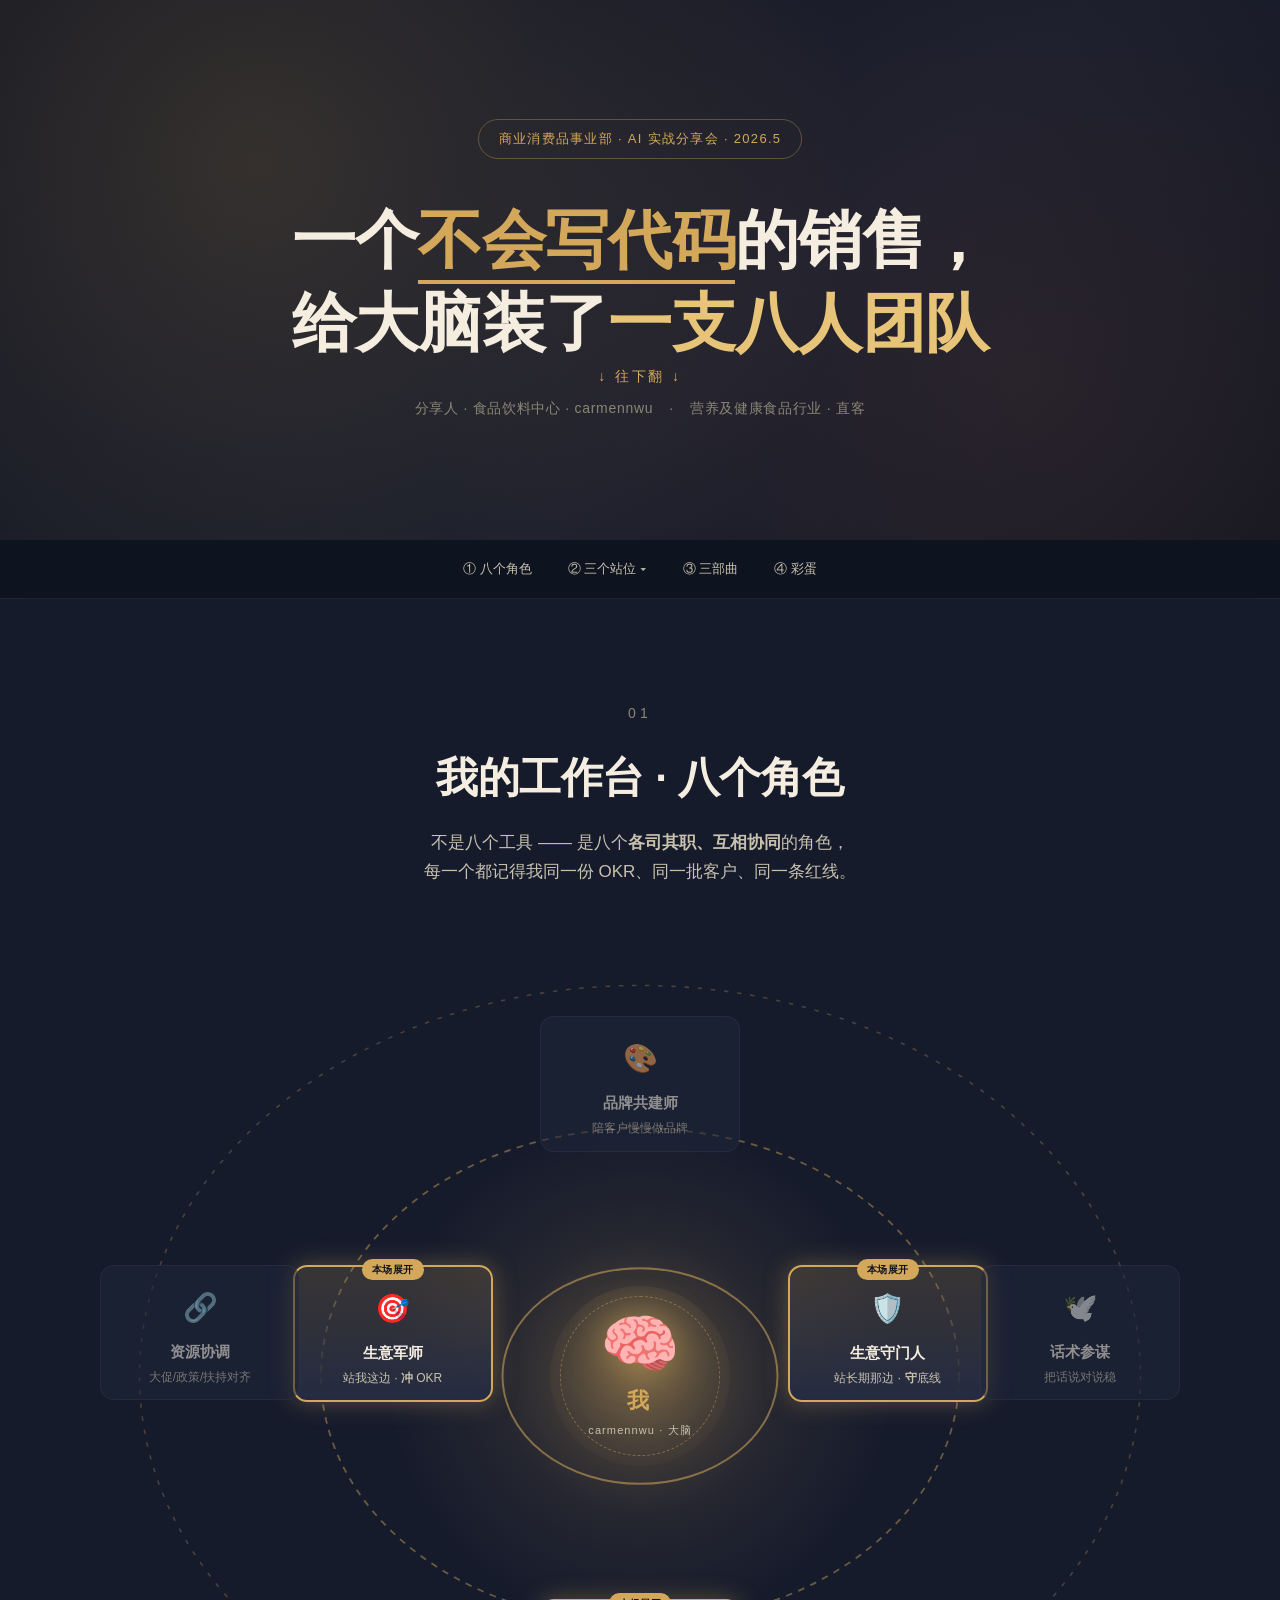
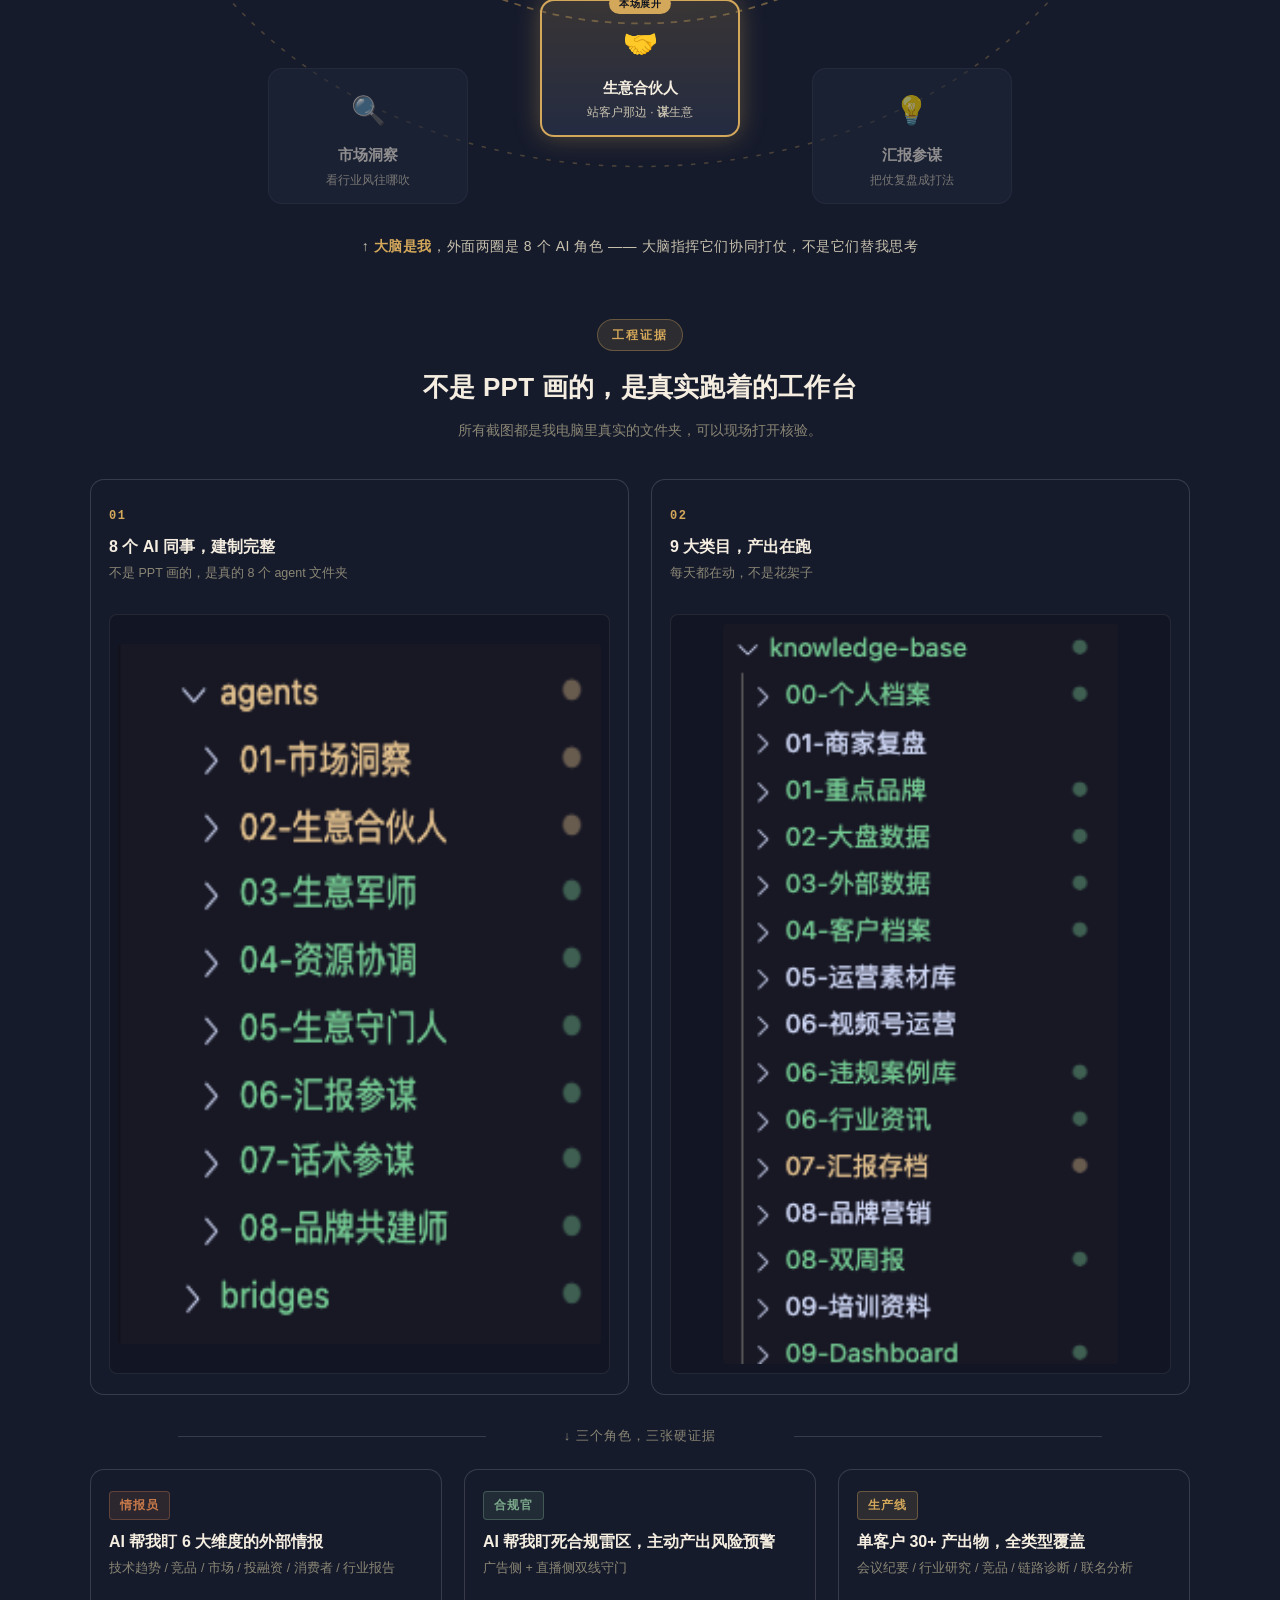
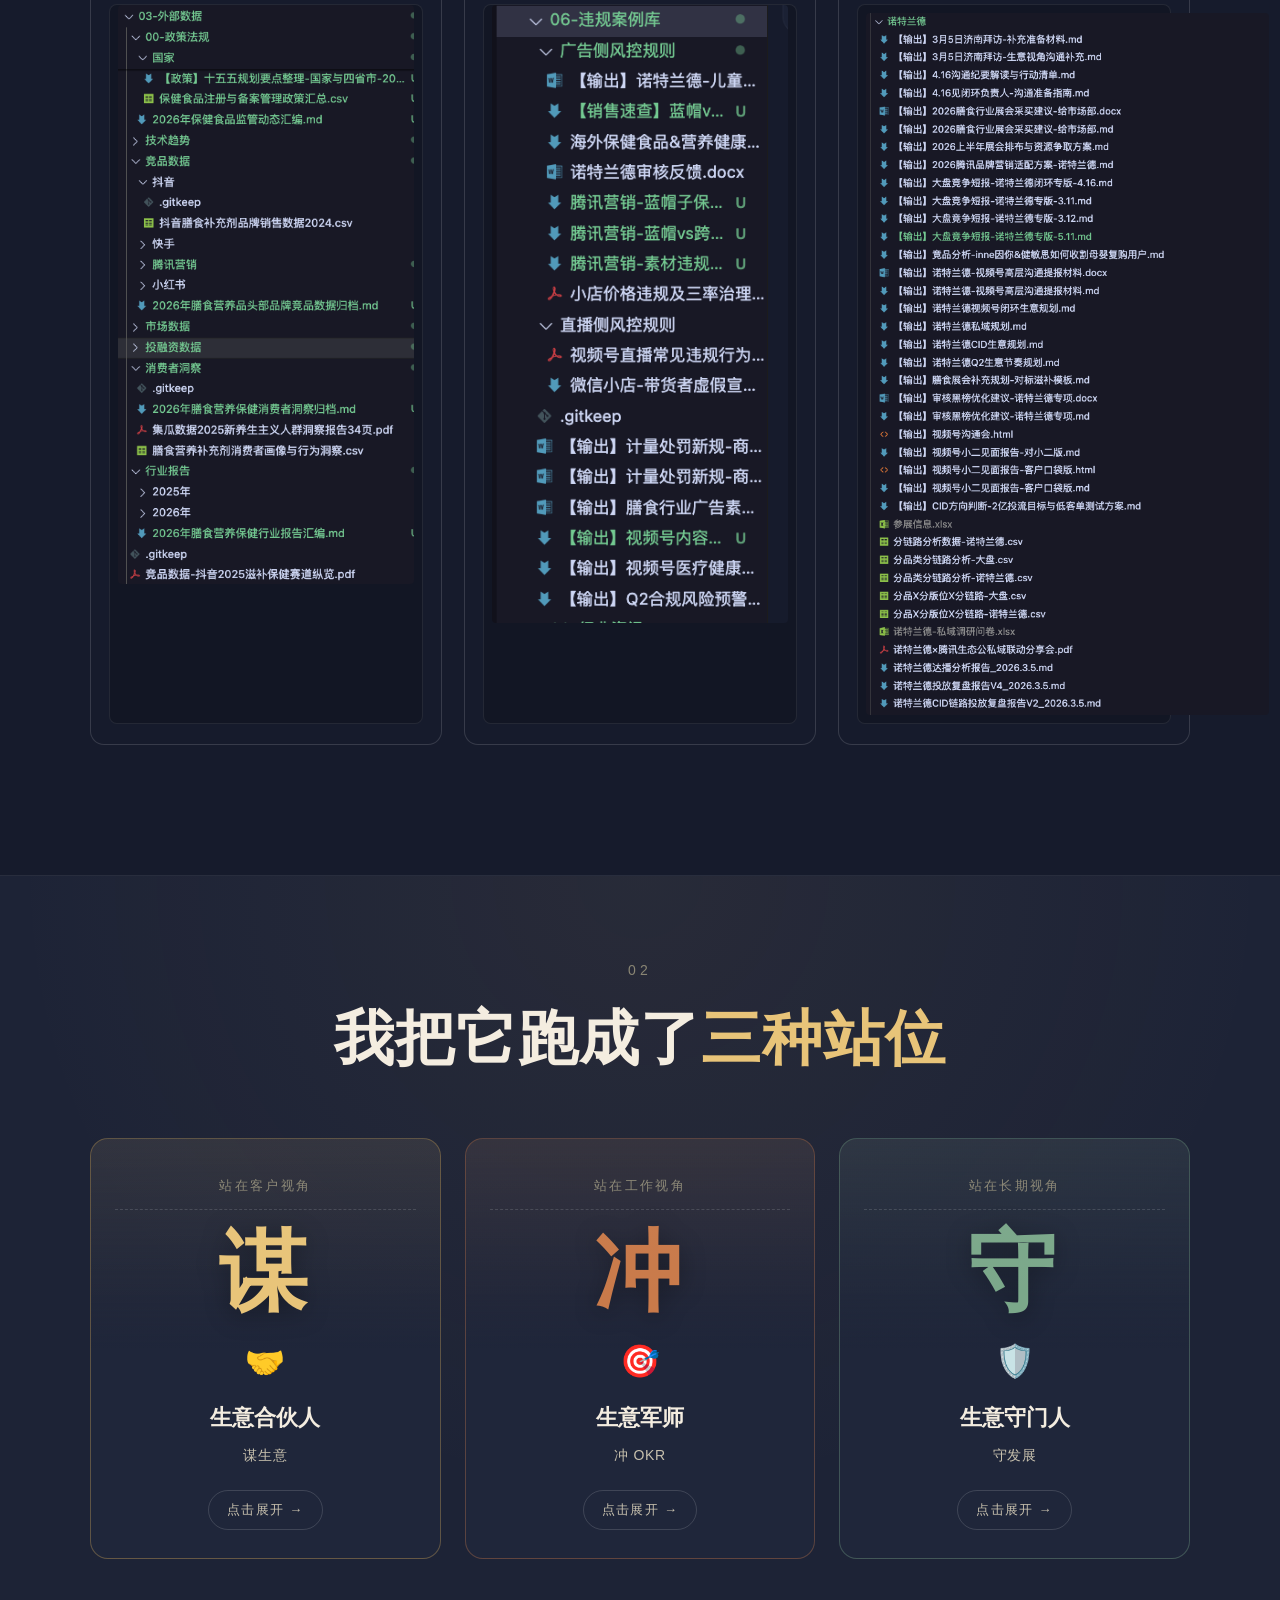
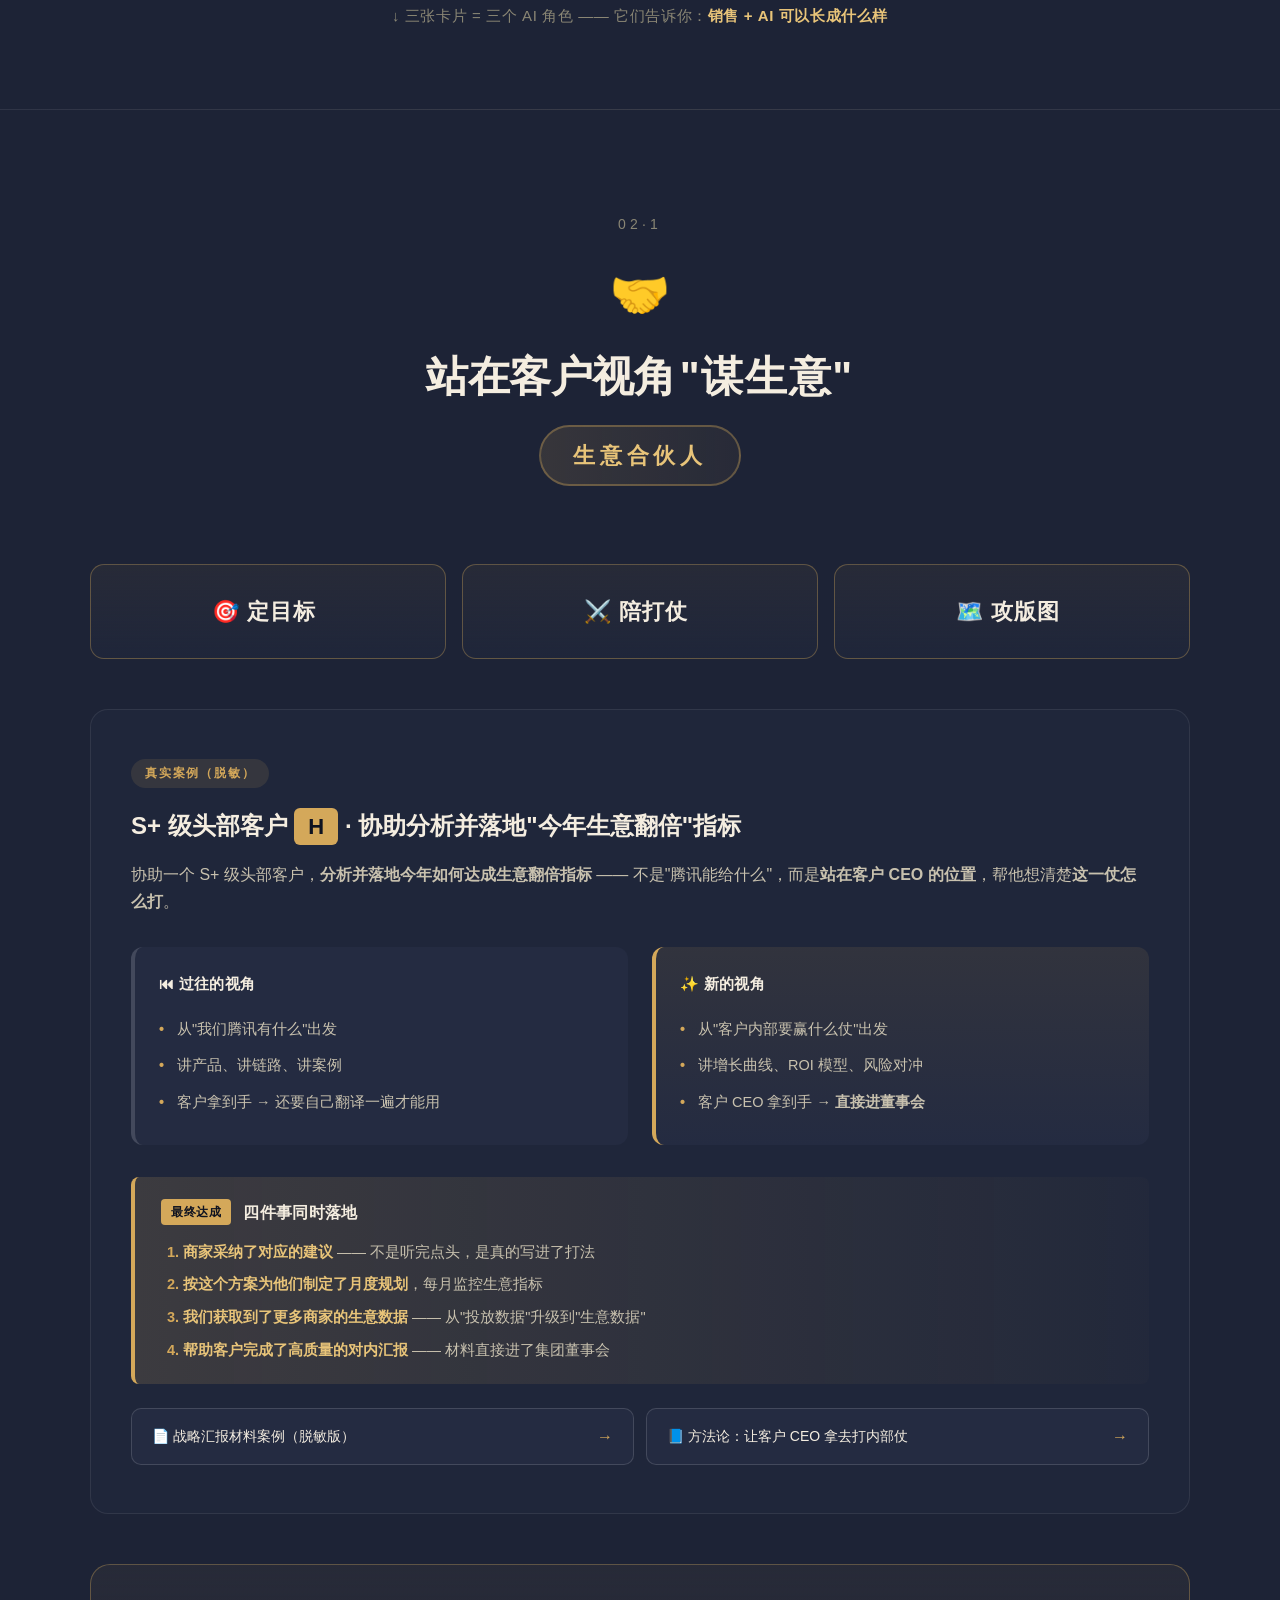
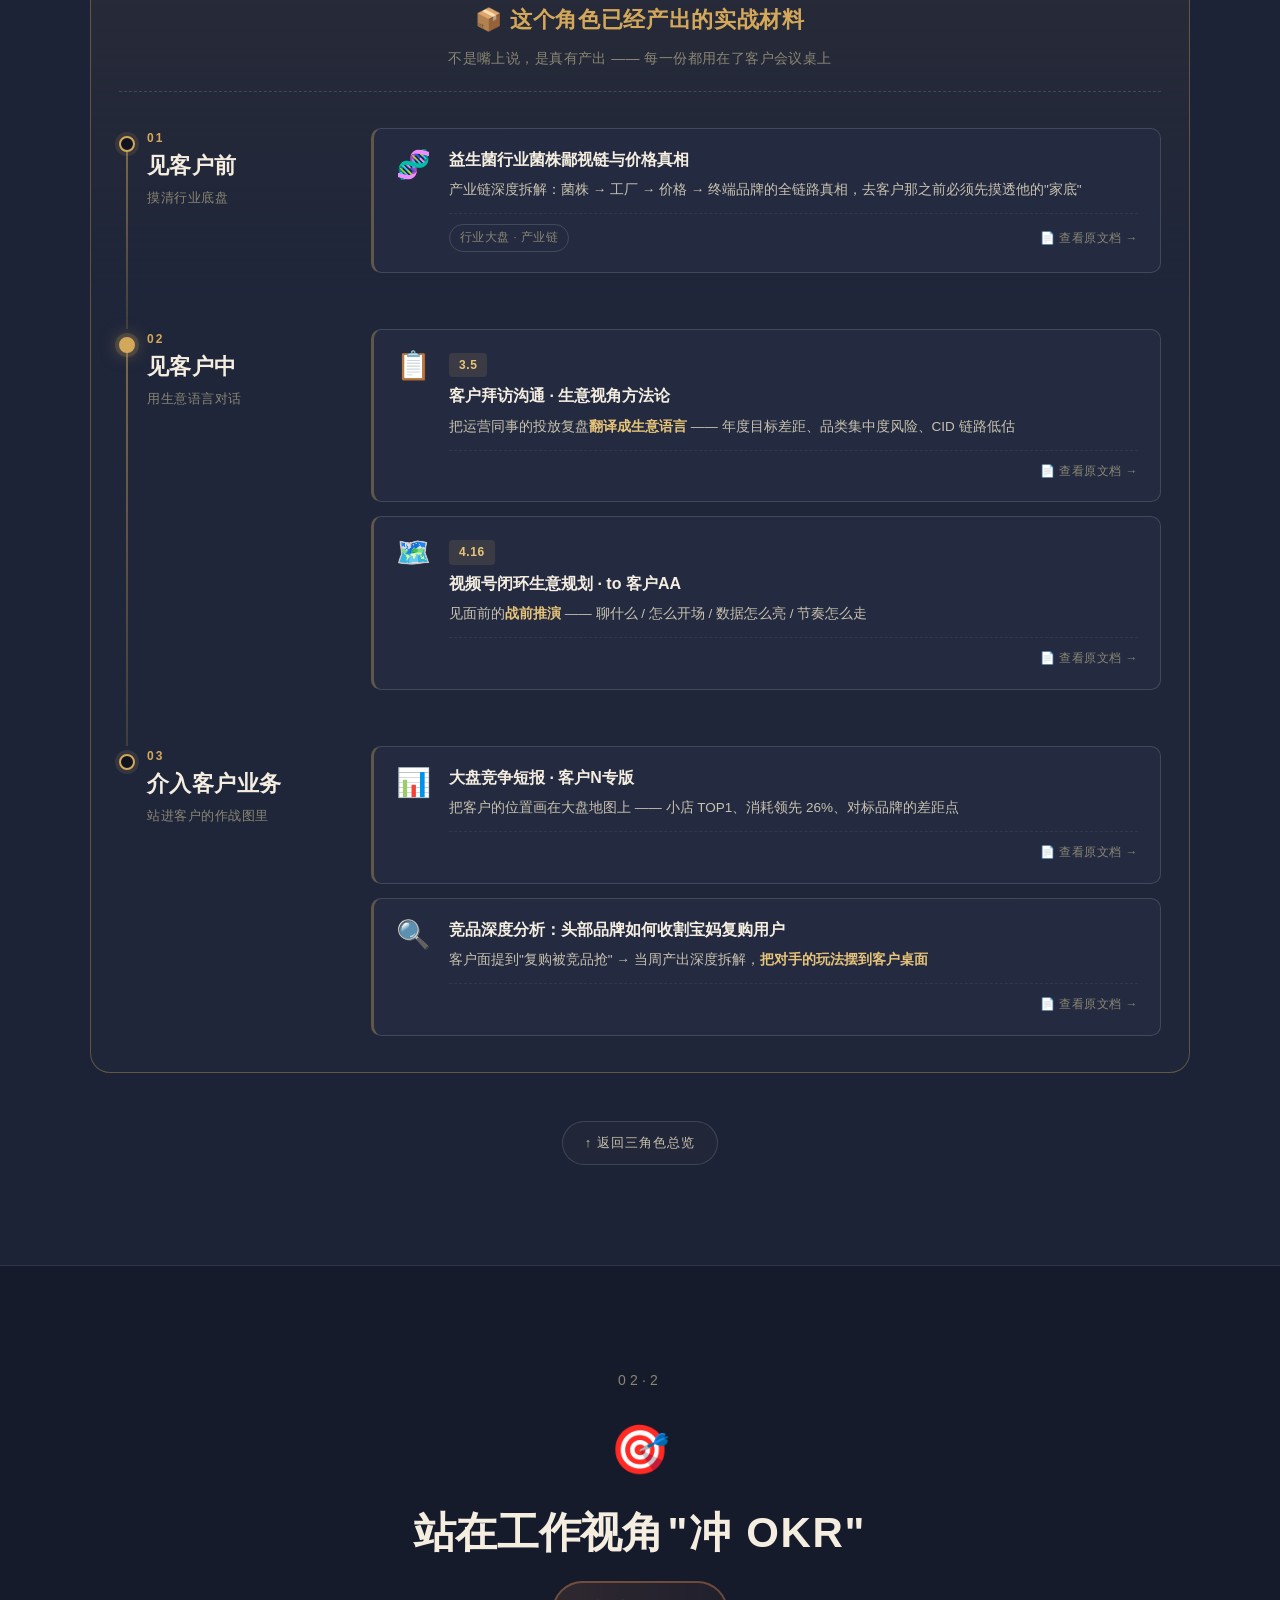
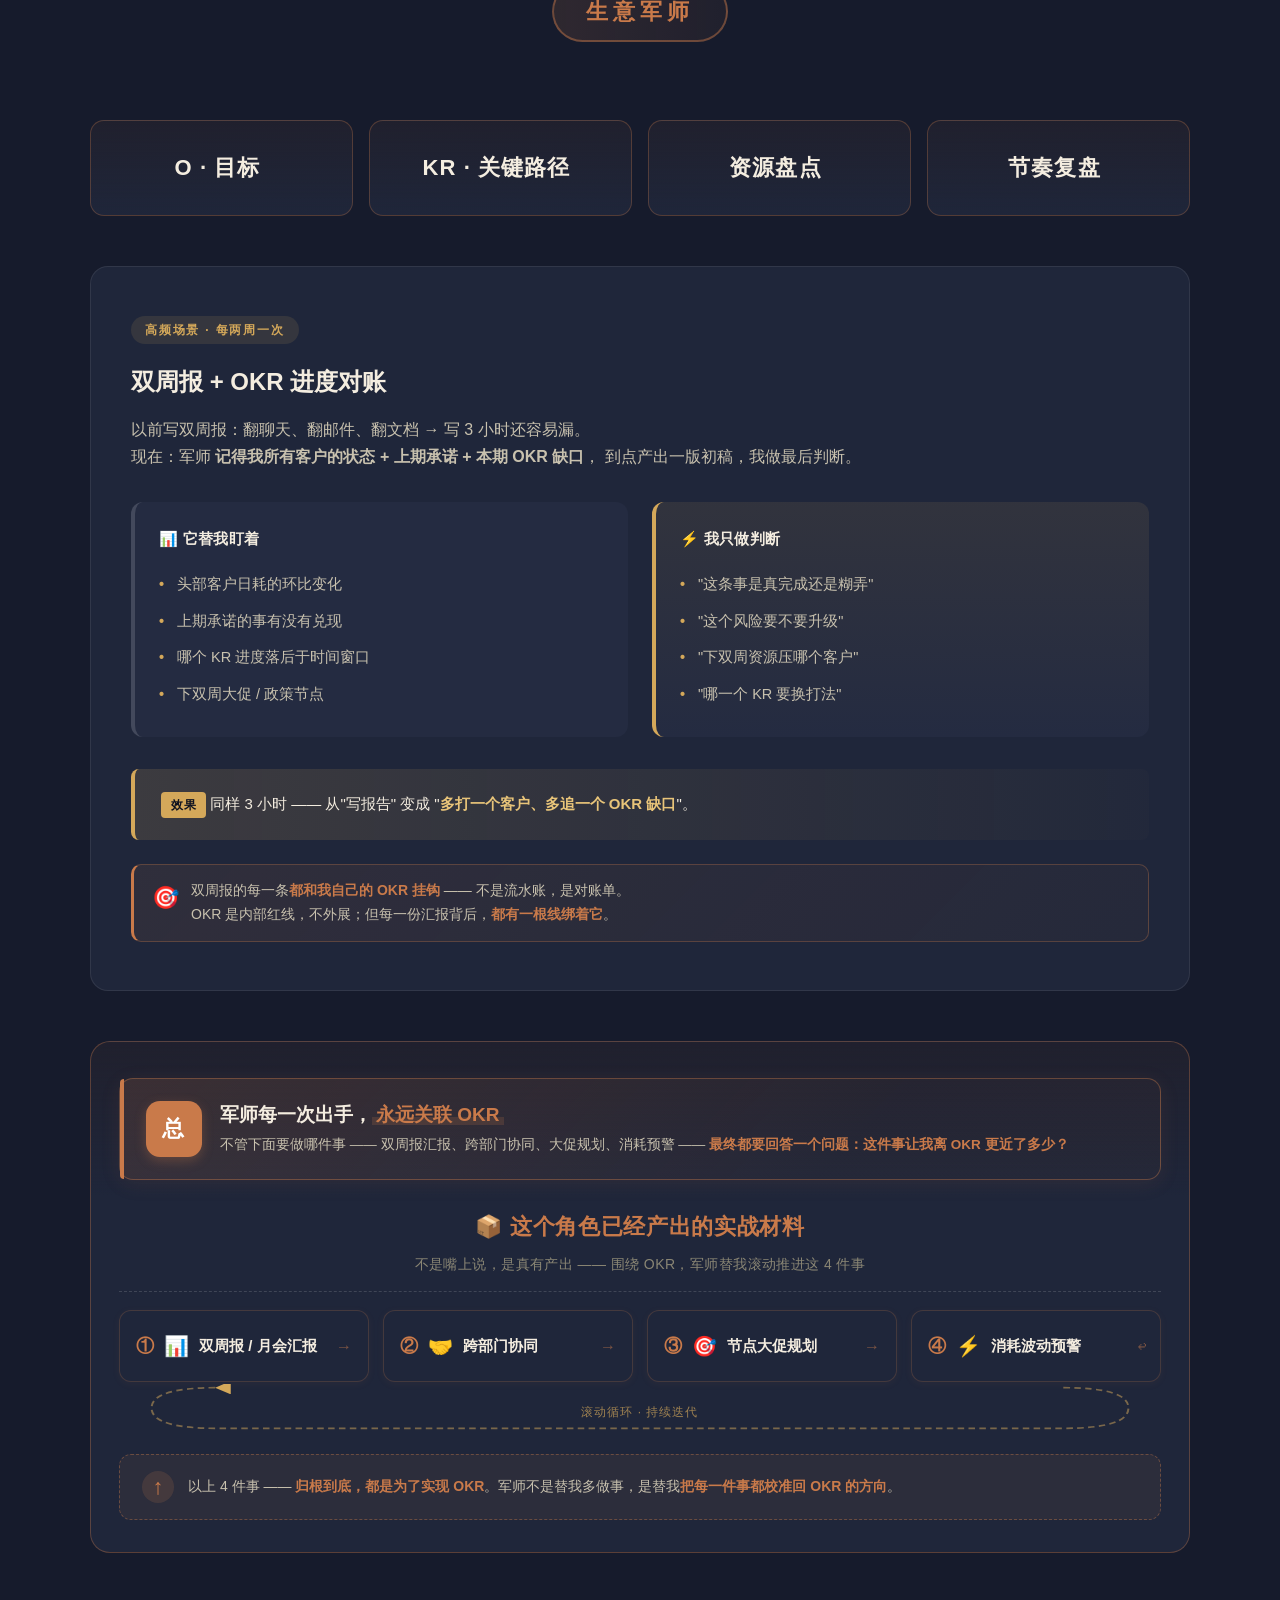
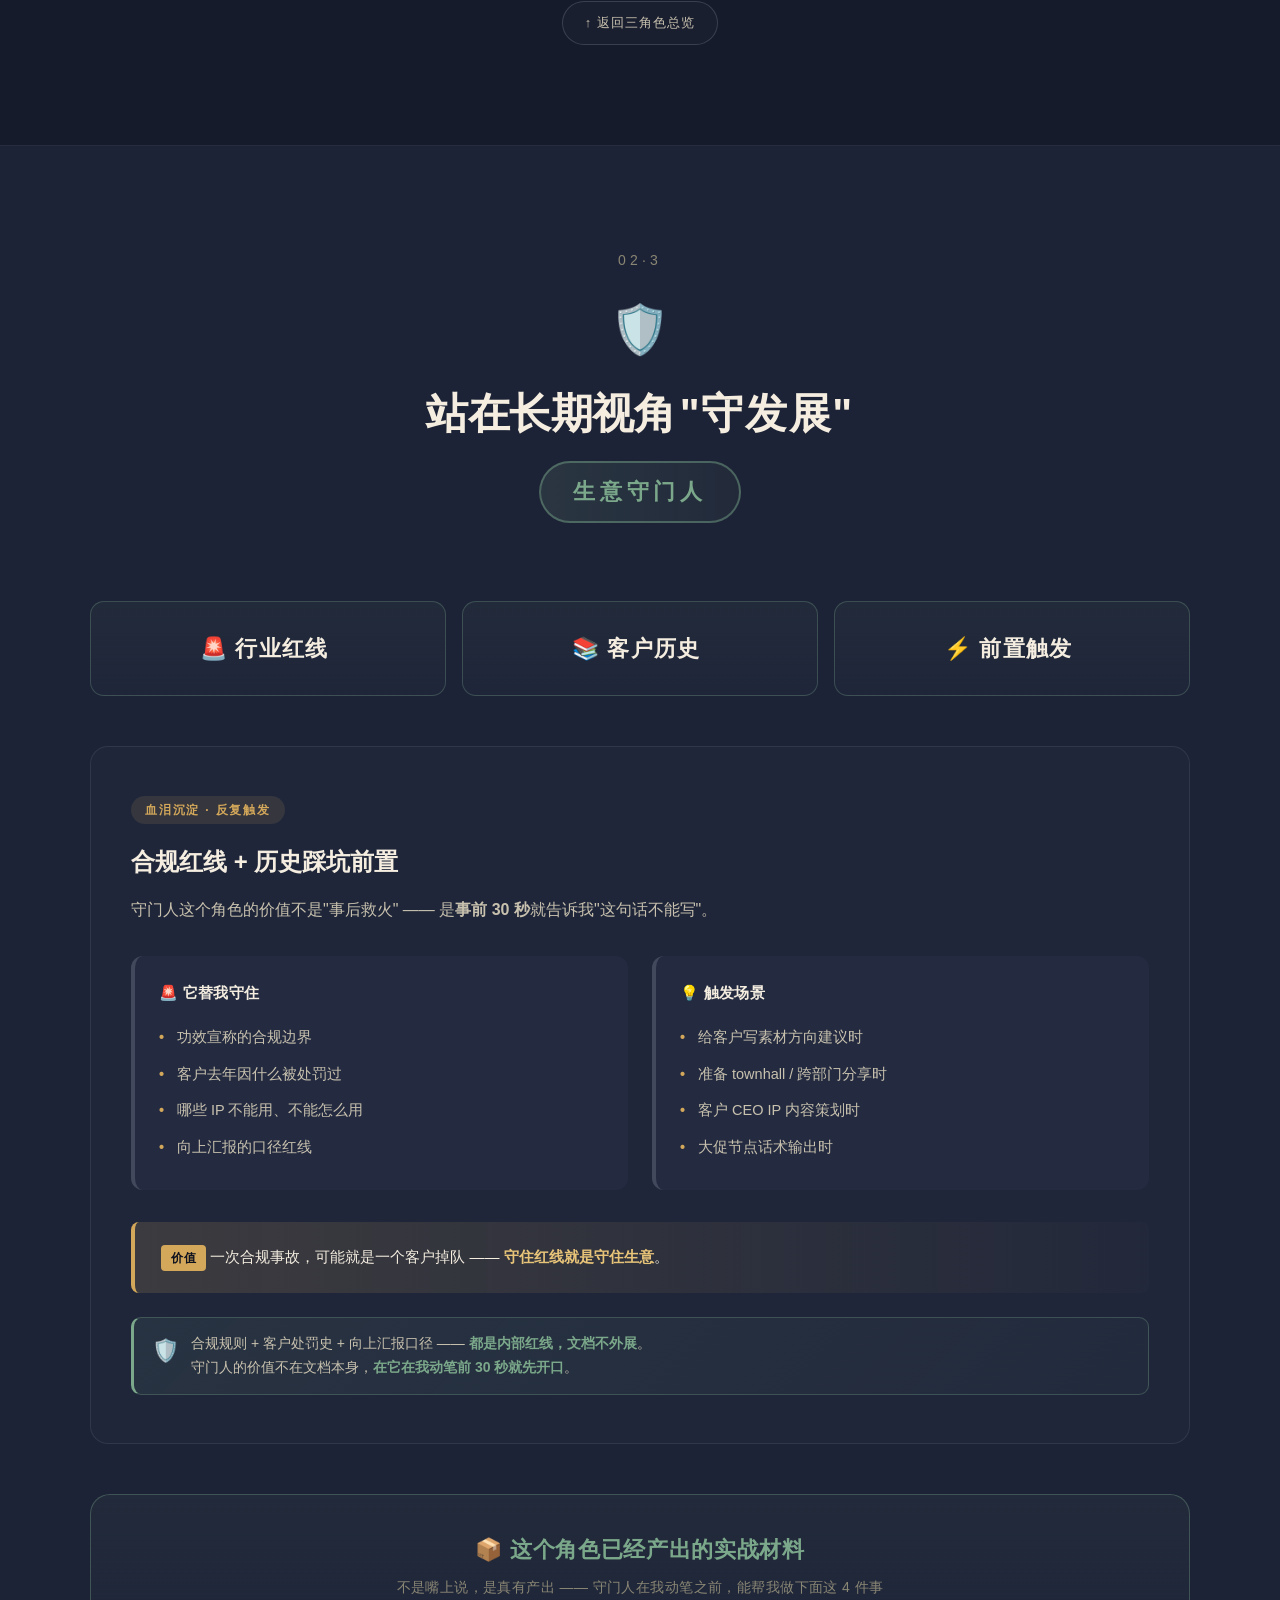
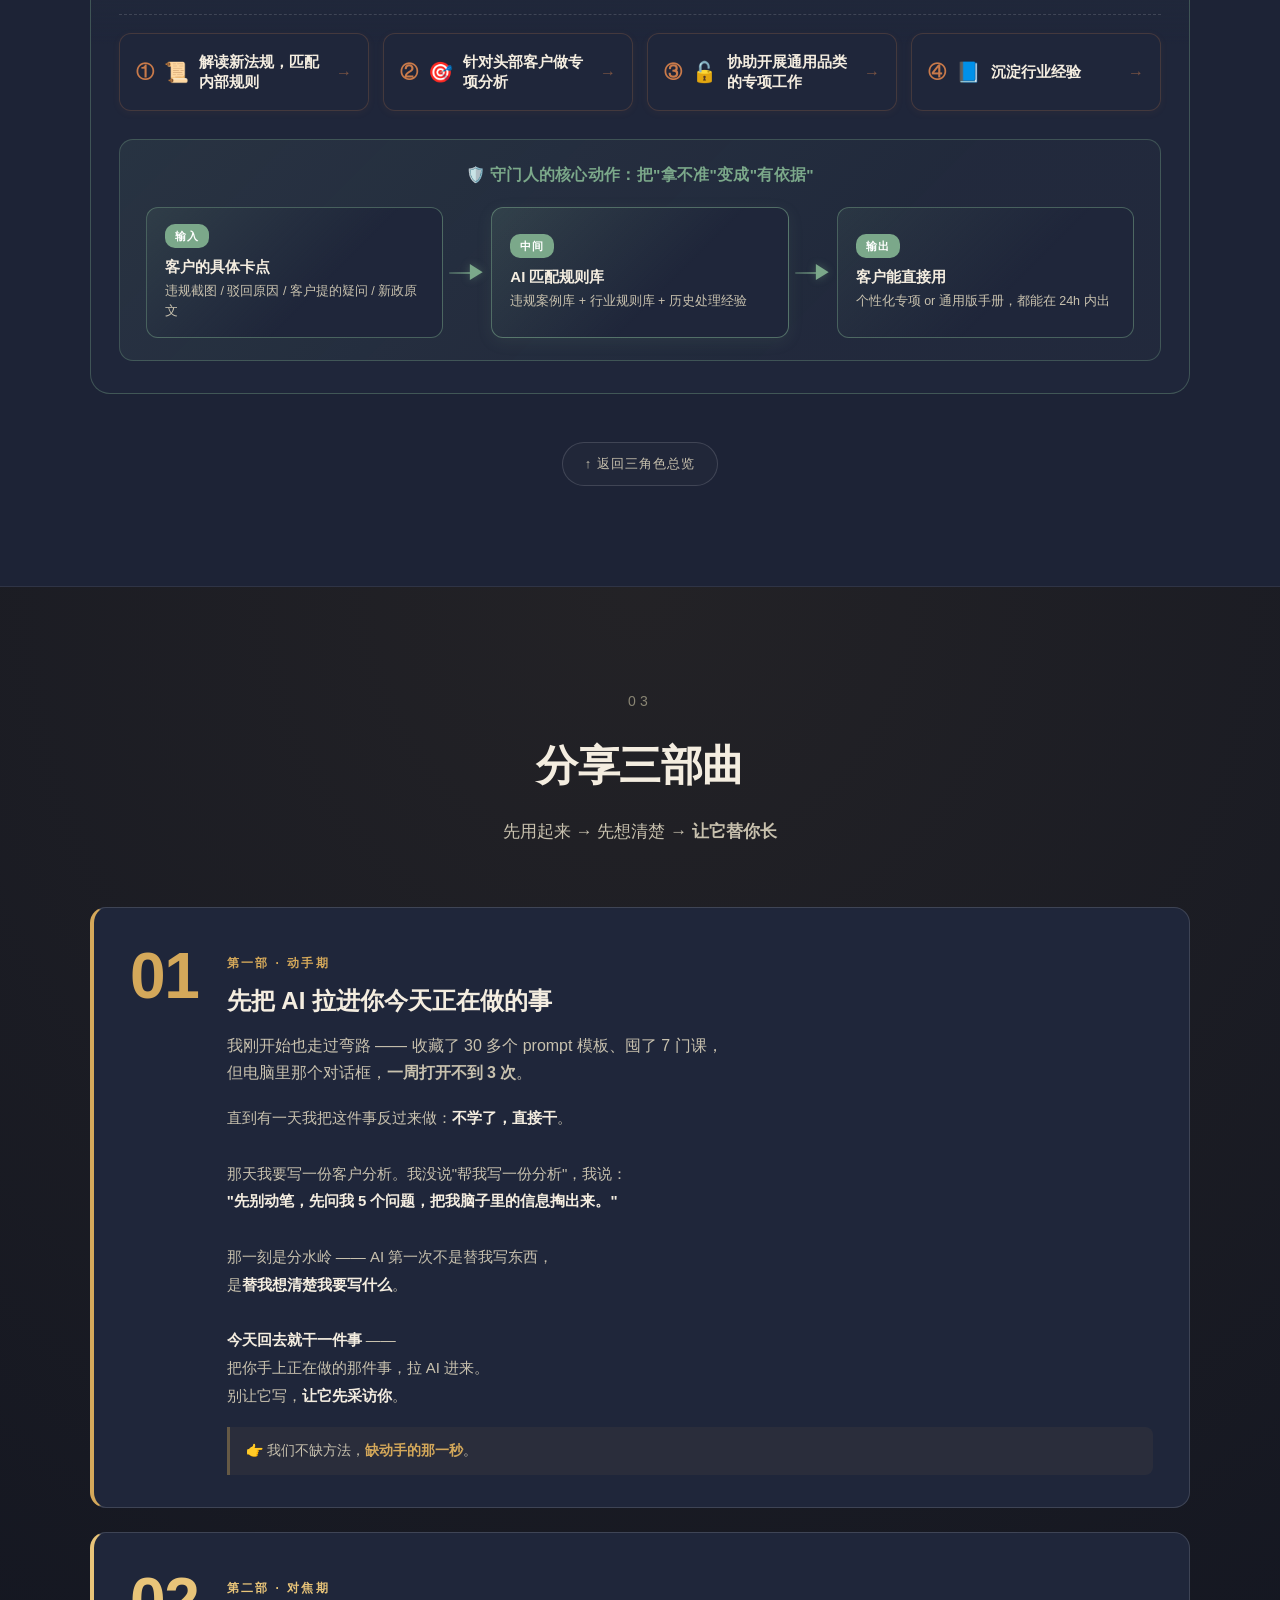
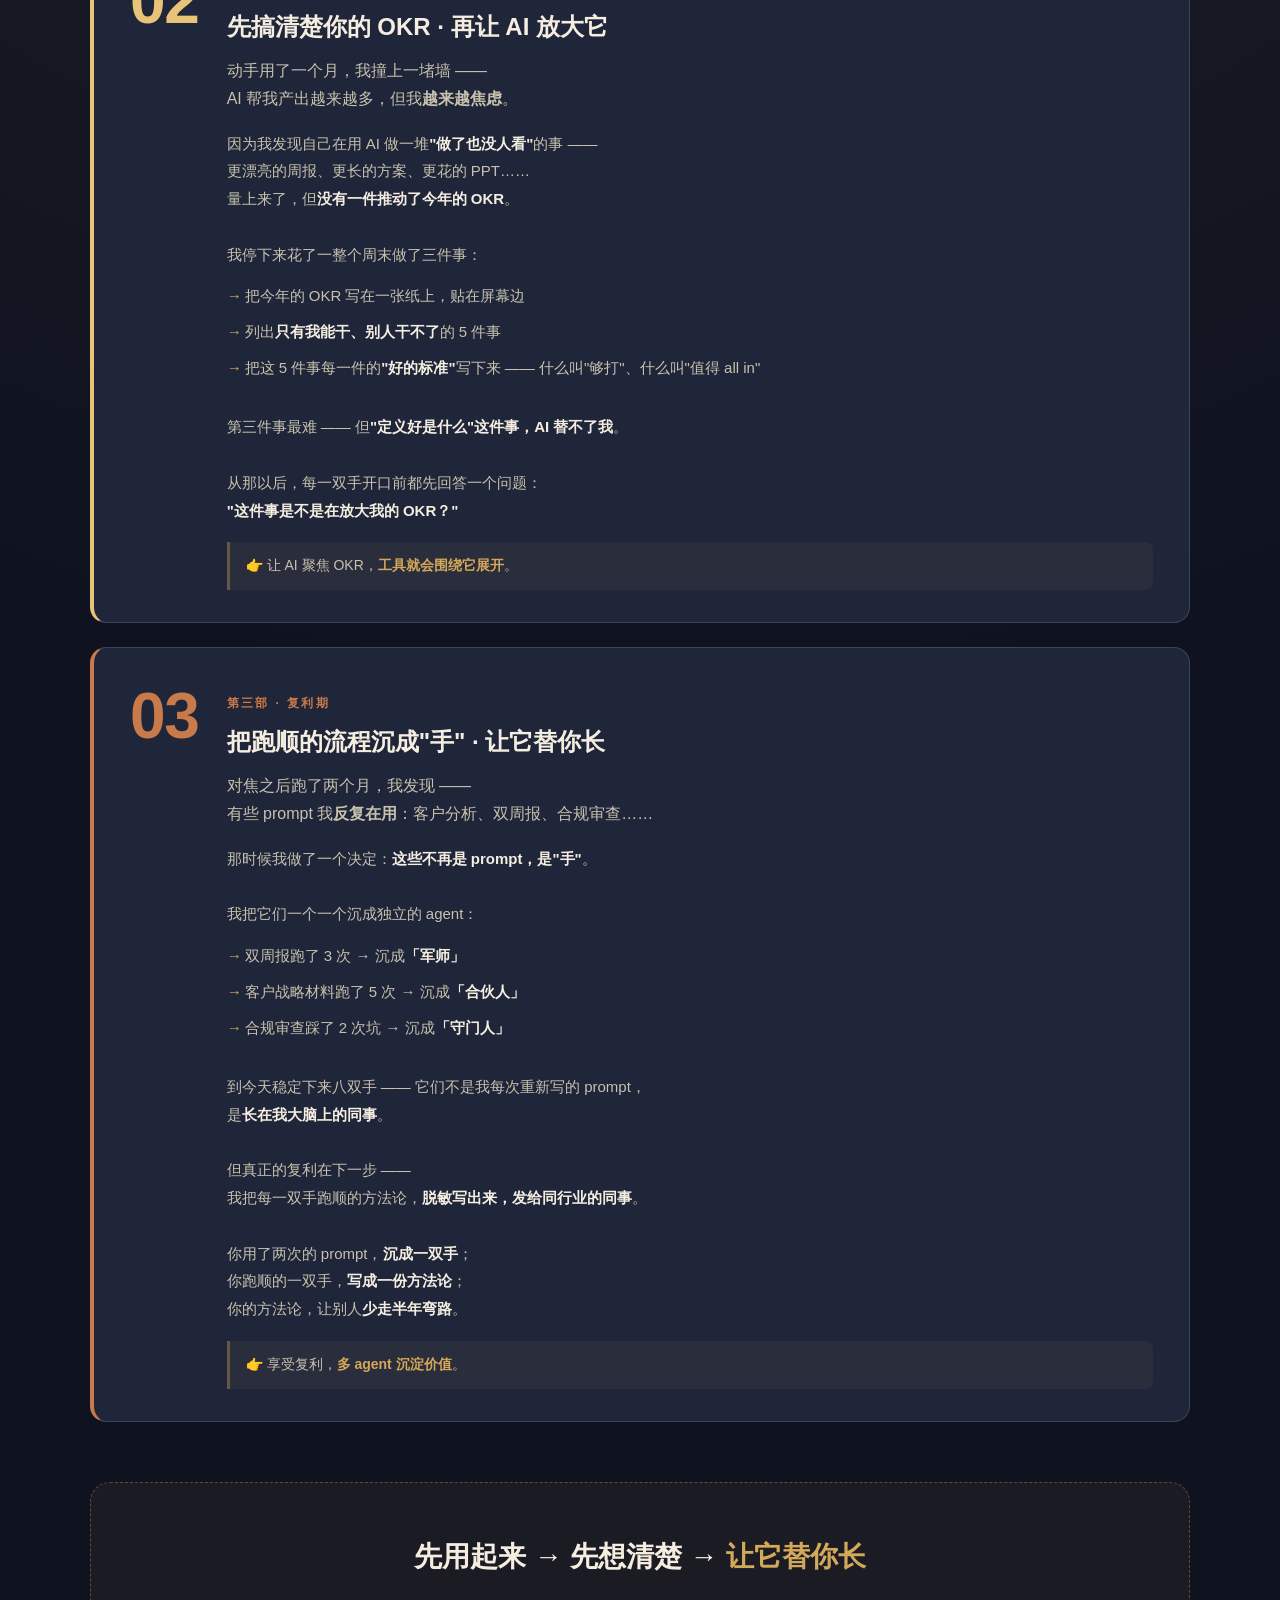
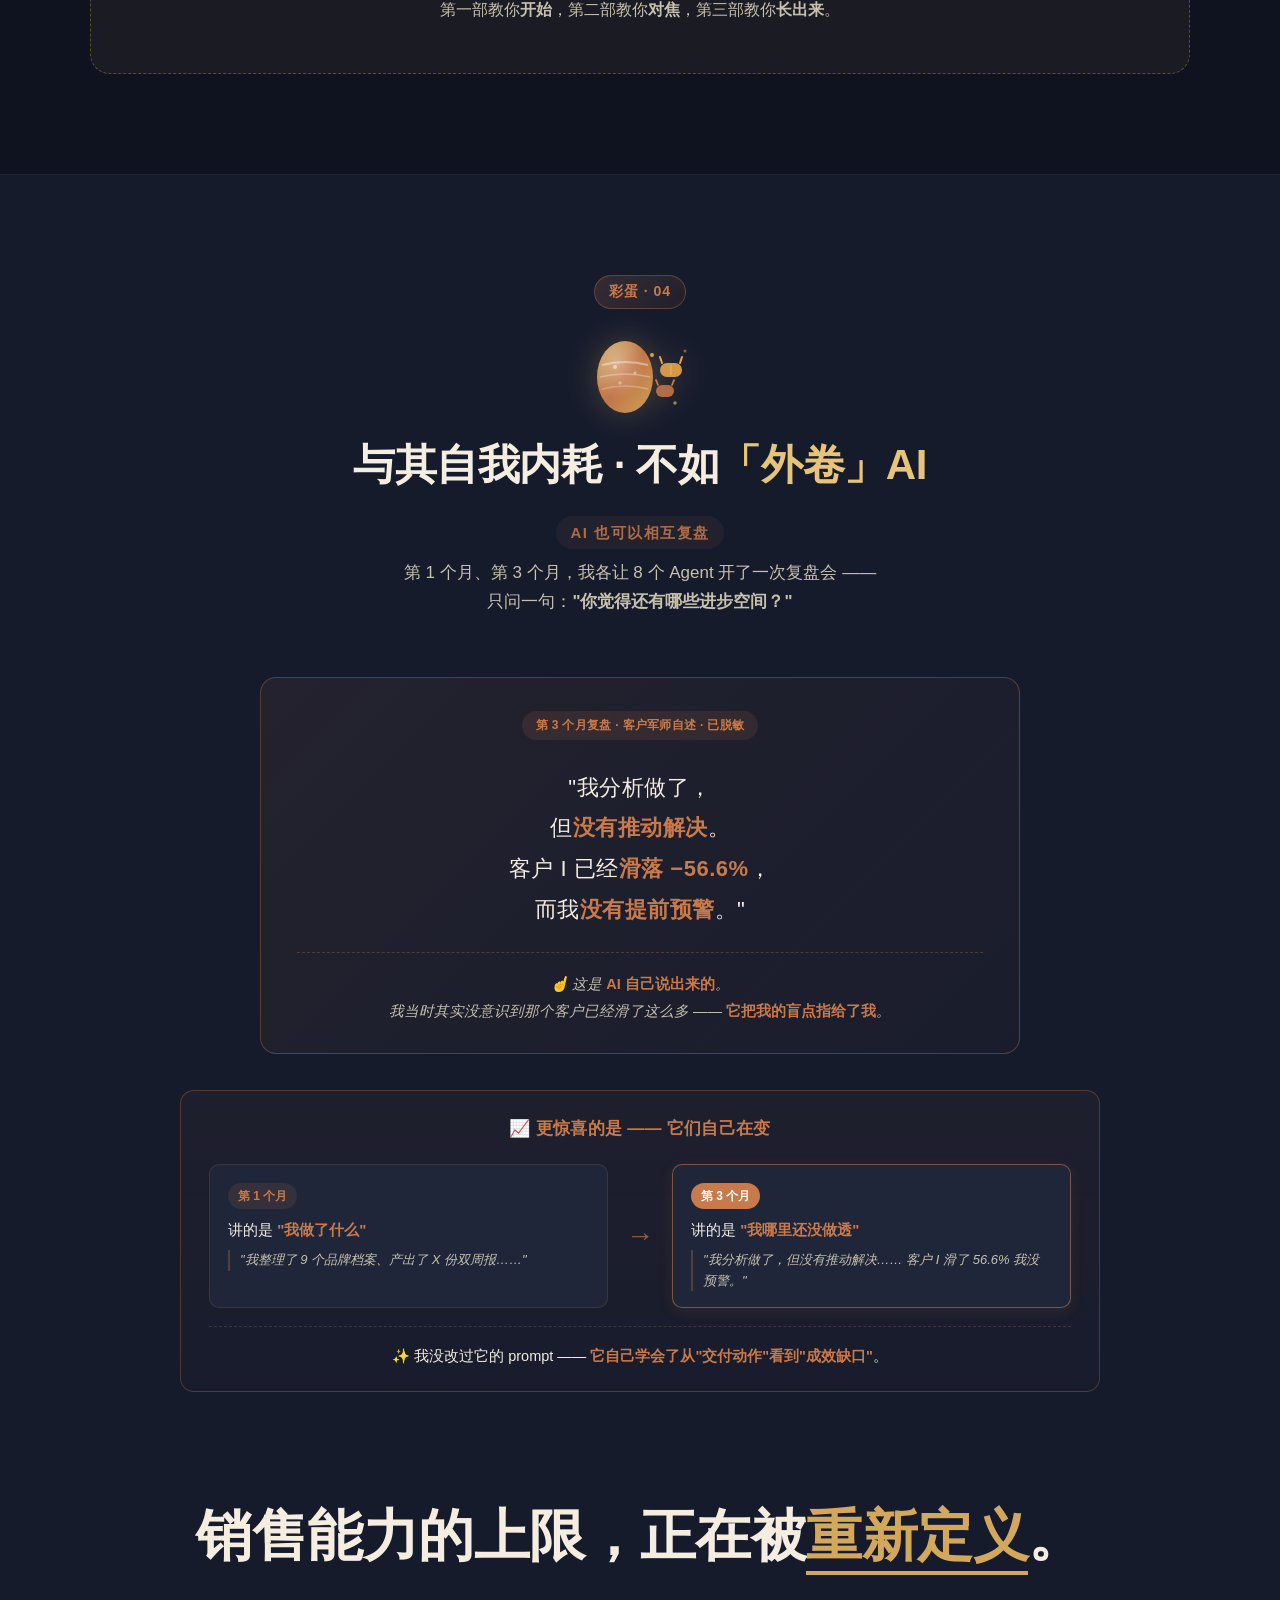
==== index.html @ 31c2bcc7 "init: townhall ai showcase 2026.5" ====
<!DOCTYPE html>
<html lang="zh-CN">
<head>
<meta charset="UTF-8">
<meta name="viewport" content="width=device-width, initial-scale=1.0">
<title>一个不会写代码的销售，给大脑装了一支团队 · carmennwu</title>
<meta name="description" content="商业消费品事业部 · AI 实战分享会 · 2026.5">
<link rel="stylesheet" href="style.css">
</head>
<body>

<!-- ============ HERO 封面 ============ -->
<section class="hero">
  <div class="hero-inner">
    <div class="hero-tag">商业消费品事业部 · AI 实战分享会 · 2026.5</div>
    <h1 class="hero-title">
      一个<span class="hl">不会写代码</span>的销售，<br>
      给大脑装了<span class="hl-2">一支八人团队</span>
    </h1>
    <div class="hero-meta">
      <span>分享人 · 食品饮料中心 · carmennwu</span>
      <span>·</span>
      <span>营养及健康食品行业 · 直客</span>
    </div>
    <div class="hero-scroll">↓ 往下翻 ↓</div>
  </div>
</section>

<!-- ============ 章节导航 ============ -->
<nav class="toc">
  <a href="#m1">① 八个角色</a>
  <div class="toc-group">
    <a href="#m-trio" class="toc-group-main">② 三个站位 ▾</a>
    <div class="toc-sub">
      <a href="#m2">谋 · 合伙人</a>
      <a href="#m3">冲 · 军师</a>
      <a href="#m4">守 · 守门人</a>
    </div>
  </div>
  <a href="#m5">③ 三部曲</a>
  <a href="#m56">④ 彩蛋</a>
</nav>

<!-- ============ 模块 1：八个角色全景 + 截图占位 ============ -->
<section class="module" id="m1">
  <div class="module-inner">
    <div class="module-head">
      <div class="module-num">01</div>
      <h2>我的工作台 · 八个角色</h2>
      <p class="module-sub">
        不是八个工具 —— 是八个<strong>各司其职、互相协同</strong>的角色，<br>
        每一个都记得我同一份 OKR、同一批客户、同一条红线。
      </p>
    </div>

    <!-- 大脑 + 8 只手 神经突触图 -->
    <div class="brain-hub">
      <!-- SVG 突触连接线（绝对定位铺满） -->
      <svg class="brain-svg" viewBox="0 0 1000 780" preserveAspectRatio="none" aria-hidden="true">
        <defs>
          <radialGradient id="brainGlow" cx="50%" cy="50%" r="50%">
            <stop offset="0%" stop-color="rgba(212,168,90,0.38)"/>
            <stop offset="55%" stop-color="rgba(212,168,90,0.08)"/>
            <stop offset="100%" stop-color="rgba(212,168,90,0)"/>
          </radialGradient>
        </defs>

        <!-- 大脑光晕 -->
        <circle cx="500" cy="390" r="230" fill="url(#brainGlow)"/>

        <!-- 三个同心圆（核心视觉）：core / 内圆 / 外圆 -->
        <!-- 核心圆（贴着大脑的金色实线圈）-->
        <ellipse cx="500" cy="390" rx="125" ry="98" fill="none"
                 stroke="rgba(212,168,90,0.55)" stroke-width="1.8"/>
        <!-- 内圆（套住3个聚光灯，金色虚线，更明显）-->
        <ellipse cx="500" cy="390" rx="290" ry="225" fill="none"
                 stroke="rgba(212,168,90,0.45)" stroke-width="1.6"
                 stroke-dasharray="6 6"/>
        <!-- 外圆（套住5个辅助，灰金色虚线）-->
        <ellipse cx="500" cy="390" rx="455" ry="355" fill="none"
                 stroke="rgba(212,168,90,0.28)" stroke-width="1.4"
                 stroke-dasharray="4 8"/>
      </svg>

      <!-- 中心大脑节点 -->
      <div class="brain-core">
        <div class="brain-core-emoji">🧠</div>
        <div class="brain-core-label">我</div>
        <div class="brain-core-sub">carmennwu · 大脑</div>
        <div class="brain-core-ring"></div>
      </div>

      <!-- 8 个角色节点：内圈 3 个 + 外圈 5 个 -->
      <!-- 内圈（金色高亮，靠近大脑）-->
      <div class="role-node inner pos-inner-b">
        <div class="card-mini highlight">
          <div class="card-badge">本场展开</div>
          <div class="card-emoji">🤝</div>
          <div class="card-name">生意合伙人</div>
          <div class="card-role">站客户那边 · <strong>谋</strong>生意</div>
        </div>
      </div>

      <div class="role-node inner pos-inner-tl">
        <div class="card-mini highlight">
          <div class="card-badge">本场展开</div>
          <div class="card-emoji">🎯</div>
          <div class="card-name">生意军师</div>
          <div class="card-role">站我这边 · <strong>冲</strong> OKR</div>
        </div>
      </div>

      <div class="role-node inner pos-inner-tr">
        <div class="card-mini highlight">
          <div class="card-badge">本场展开</div>
          <div class="card-emoji">🛡️</div>
          <div class="card-name">生意守门人</div>
          <div class="card-role">站长期那边 · <strong>守</strong>底线</div>
        </div>
      </div>

      <!-- 外圈（暗色辅助，远离大脑）-->
      <div class="role-node outer pos-outer-l">
        <div class="card-mini dim">
          <div class="card-emoji">🔍</div>
          <div class="card-name">市场洞察</div>
          <div class="card-role">看行业风往哪吹</div>
        </div>
      </div>

      <div class="role-node outer pos-outer-r">
        <div class="card-mini dim">
          <div class="card-emoji">💡</div>
          <div class="card-name">汇报参谋</div>
          <div class="card-role">把仗复盘成打法</div>
        </div>
      </div>

      <div class="role-node outer pos-outer-tl">
        <div class="card-mini dim">
          <div class="card-emoji">🔗</div>
          <div class="card-name">资源协调</div>
          <div class="card-role">大促/政策/扶持对齐</div>
        </div>
      </div>

      <div class="role-node outer pos-outer-tr">
        <div class="card-mini dim">
          <div class="card-emoji">🕊️</div>
          <div class="card-name">话术参谋</div>
          <div class="card-role">把话说对说稳</div>
        </div>
      </div>

      <div class="role-node outer pos-outer-t">
        <div class="card-mini dim">
          <div class="card-emoji">🎨</div>
          <div class="card-name">品牌共建师</div>
          <div class="card-role">陪客户慢慢做品牌</div>
        </div>
      </div>
    </div>

    <div class="brain-hub-cap">
      ↑ <strong>大脑是我</strong>，外面两圈是 8 个 AI 角色 —— 大脑指挥它们协同打仗，不是它们替我思考
    </div>

    <!-- ============ 证据墙 · 工程底座（5 张真实截图） ============ -->
    <div class="evidence-section">
      <div class="evidence-section-title">
        <span class="evidence-section-tag">工程证据</span>
        <h3>不是 PPT 画的，是真实跑着的工作台</h3>
        <p class="evidence-section-sub">所有截图都是我电脑里真实的文件夹，可以现场打开核验。</p>
      </div>

      <!-- 上排：开场组合拳 · 建制 + 产出（2 张并排） -->
      <div class="evidence-row evidence-row-2">
        <figure class="evidence-card evidence-card-gold">
          <div class="evidence-card-head">
            <span class="evidence-num">01</span>
            <div class="evidence-card-title">8 个 AI 同事，建制完整</div>
            <div class="evidence-card-sub">不是 PPT 画的，是真的 8 个 agent 文件夹</div>
          </div>
          <div class="evidence-card-img evidence-card-img-agents">
            <img src="images/evidence-1-agents.png?v=20260517" alt="agents 文件树 · 八个 AI 角色">
          </div>
        </figure>

        <figure class="evidence-card evidence-card-gold">
          <div class="evidence-card-head">
            <span class="evidence-num">02</span>
            <div class="evidence-card-title">9 大类目，产出在跑</div>
            <div class="evidence-card-sub">每天都在动，不是花架子</div>
          </div>
          <div class="evidence-card-img evidence-card-img-kb">
            <img src="images/evidence-2-knowledge-base.png" alt="knowledge-base 文件树 · 9 大类目">
          </div>
        </figure>
      </div>

      <div class="evidence-row-divider">
        <span>↓ 三个角色，三张硬证据</span>
      </div>

      <!-- 下排：3 张证据墙 · 情报员 / 合规官 / 生产线 -->
      <div class="evidence-row evidence-row-3">
        <figure class="evidence-card evidence-card-warm">
          <div class="evidence-card-head">
            <span class="evidence-role-tag">情报员</span>
            <div class="evidence-card-title">AI 帮我盯 6 大维度的外部情报</div>
            <div class="evidence-card-sub">技术趋势 / 竞品 / 市场 / 投融资 / 消费者 / 行业报告</div>
          </div>
          <div class="evidence-card-img evidence-card-img-external">
            <img src="images/evidence-4-external-data.png?v=20260517" alt="03-外部数据 · 6 大维度">
          </div>
        </figure>

        <figure class="evidence-card evidence-card-leaf">
          <div class="evidence-card-head">
            <span class="evidence-role-tag evidence-role-tag-leaf">合规官</span>
            <div class="evidence-card-title">AI 帮我盯死合规雷区，主动产出风险预警</div>
            <div class="evidence-card-sub">广告侧 + 直播侧双线守门</div>
          </div>
          <div class="evidence-card-img evidence-card-img-compliance">
            <img src="images/evidence-5-compliance.png" alt="06-违规案例库 · 双线规则">
          </div>
        </figure>

        <figure class="evidence-card evidence-card-gold">
          <div class="evidence-card-head">
            <span class="evidence-role-tag evidence-role-tag-gold">生产线</span>
            <div class="evidence-card-title">单客户 30+ 产出物，全类型覆盖</div>
            <div class="evidence-card-sub">会议纪要 / 行业研究 / 竞品 / 链路诊断 / 联名分析</div>
          </div>
          <div class="evidence-card-img evidence-card-img-noteland">
            <img src="images/evidence-3-noteland.png" alt="头部客户 N · 30+ 输出物">
          </div>
        </figure>
      </div>
    </div>
  </div>
</section>

<!-- ============ 模块 1.5：三角色总览导航卡（演讲入口） ============ -->
<section class="module trio-nav" id="m-trio">
  <div class="module-inner">
    <div class="module-head">
      <div class="module-num">02</div>
      <h2 class="module-title-stance">我把它跑成了<span class="stance-hl">三种站位</span></h2>
    </div>

    <div class="trio-grid">

      <!-- 谋 -->
      <a href="#m2" class="trio-card trio-mou">
        <div class="trio-card-stance">站在客户视角</div>
        <div class="trio-card-bigword">谋</div>
        <div class="trio-card-emoji">🤝</div>
        <div class="trio-card-name">生意合伙人</div>
        <div class="trio-card-line">谋生意</div>
        <div class="trio-card-cta">点击展开 →</div>
      </a>

      <!-- 冲 -->
      <a href="#m3" class="trio-card trio-duan">
        <div class="trio-card-stance">站在工作视角</div>
        <div class="trio-card-bigword">冲</div>
        <div class="trio-card-emoji">🎯</div>
        <div class="trio-card-name">生意军师</div>
        <div class="trio-card-line">冲 OKR</div>
        <div class="trio-card-cta">点击展开 →</div>
      </a>

      <!-- 守 -->
      <a href="#m4" class="trio-card trio-shou">
        <div class="trio-card-stance">站在长期视角</div>
        <div class="trio-card-bigword">守</div>
        <div class="trio-card-emoji">🛡️</div>
        <div class="trio-card-name">生意守门人</div>
        <div class="trio-card-line">守发展</div>
        <div class="trio-card-cta">点击展开 →</div>
      </a>

    </div>

    <div class="trio-cap">
      ↓ 三张卡片 = 三个 AI 角色 —— 它们告诉你：<strong>销售 + AI 可以长成什么样</strong>
    </div>
  </div>
</section>

<!-- ============ 模块 2：合伙人（深化版） ============ -->
<section class="module alt" id="m2">
  <div class="module-inner">
    <div class="module-head">
      <div class="module-num">02·1</div>
      <div class="module-emoji">🤝</div>
      <h2 class="role-bigtitle role-bigtitle-mou">站在客户视角<span class="role-bigtitle-quote">"谋生意"</span></h2>
      <div class="role-name-pill role-name-pill-mou">生意合伙人</div>
    </div>

    <!-- 三层职责（演讲屏 · 只留钩子） -->
    <ul class="layer-list layer-list-tight">
      <li><strong>🎯 定目标</strong></li>
      <li><strong>⚔️ 陪打仗</strong></li>
      <li><strong>🗺️ 攻版图</strong></li>
    </ul>

    <!-- 案例卡 -->
    <div class="case">
      <div class="case-tag">真实案例（脱敏）</div>
      <div class="case-title">
        S+ 级头部客户 <span class="brand-code">H</span> · 协助分析并落地"今年生意翻倍"指标
      </div>
      <div class="case-desc">
        协助一个 S+ 级头部客户，<strong>分析并落地今年如何达成生意翻倍指标</strong> ——
        不是"腾讯能给什么"，而是<strong>站在客户 CEO 的位置</strong>，帮他想清楚<strong>这一仗怎么打</strong>。
      </div>

      <div class="case-grid">
        <div class="case-col">
          <div class="case-col-head">⏮ 过往的视角</div>
          <ul>
            <li>从"我们腾讯有什么"出发</li>
            <li>讲产品、讲链路、讲案例</li>
            <li>客户拿到手 → 还要自己翻译一遍才能用</li>
          </ul>
        </div>
        <div class="case-col case-col-right">
          <div class="case-col-head">✨ 新的视角</div>
          <ul>
            <li>从"客户内部要赢什么仗"出发</li>
            <li>讲增长曲线、ROI 模型、风险对冲</li>
            <li>客户 CEO 拿到手 → <strong>直接进董事会</strong></li>
          </ul>
        </div>
      </div>

      <div class="case-result">
        <div class="case-result-head">
          <span class="case-result-label">最终达成</span>
          四件事同时落地
        </div>
        <ol class="case-result-list">
          <li><strong>商家采纳了对应的建议</strong> —— 不是听完点头，是真的写进了打法</li>
          <li><strong>按这个方案为他们制定了月度规划</strong>，每月监控生意指标</li>
          <li><strong>我们获取到了更多商家的生意数据</strong> —— 从"投放数据"升级到"生意数据"</li>
          <li><strong>帮助客户完成了高质量的对内汇报</strong> —— 材料直接进了集团董事会</li>
        </ol>
      </div>

      <div class="case-links">
        <a href="https://doc.weixin.qq.com/doc/w3_AcQAYgblAHkCNOMmdiGmsTeC1jId9?scode=AJEAIQdfAAoIws0OCIAcQAYgblAHk" class="link-doc" target="_blank" rel="noopener">
          📄 战略汇报材料案例（脱敏版）
          <span class="link-arrow">→</span>
        </a>
        <a href="https://doc.weixin.qq.com/doc/w3_AcQAYgblAHkCNjiAT6eGKSFSHjdV3?scode=AJEAIQdfAAoVJldXHXAcQAYgblAHk" class="link-doc" target="_blank" rel="noopener">
          📘 方法论：让客户 CEO 拿去打内部仗
          <span class="link-arrow">→</span>
        </a>
      </div>
    </div>

    <!-- ===== 实战材料板 · 合伙人已产出 ===== -->
    <div class="evidence-board evidence-mou">
      <div class="evidence-head">
        <div class="evidence-title">📦 这个角色已经产出的实战材料</div>
        <div class="evidence-sub">不是嘴上说，是真有产出 —— 每一份都用在了客户会议桌上</div>
      </div>

      <!-- ============ 时间轴 · 见客户前 → 中 → 介入业务 ============ -->
      <div class="timeline">

        <!-- 阶段 1：见客户前 -->
        <div class="timeline-stage">
          <div class="timeline-node">
            <div class="timeline-dot"></div>
            <div class="timeline-stage-label">
              <div class="timeline-stage-num">01</div>
              <div class="timeline-stage-title">见客户前</div>
              <div class="timeline-stage-sub">摸清行业底盘</div>
            </div>
          </div>
          <div class="timeline-cards">
            <a href="docs/【脱敏】益生菌行业深度拆解-菌株鄙视链与价格真相.html" target="_blank" rel="noopener" class="timeline-card">
              <div class="timeline-card-icon">🧬</div>
              <div class="timeline-card-body">
                <div class="timeline-card-name">益生菌行业菌株鄙视链与价格真相</div>
                <div class="timeline-card-desc">产业链深度拆解：菌株 → 工厂 → 价格 → 终端品牌的全链路真相，去客户那之前必须先摸透他的"家底"</div>
                <div class="timeline-card-foot">
                  <span class="timeline-card-tag">行业大盘 · 产业链</span>
                  <span class="timeline-card-link">📄 查看原文档 →</span>
                </div>
              </div>
            </a>
          </div>
        </div>

        <!-- 阶段 2：见客户中 -->
        <div class="timeline-stage">
          <div class="timeline-node">
            <div class="timeline-dot timeline-dot-active"></div>
            <div class="timeline-stage-label">
              <div class="timeline-stage-num">02</div>
              <div class="timeline-stage-title">见客户中</div>
              <div class="timeline-stage-sub">用生意语言对话</div>
            </div>
          </div>
          <div class="timeline-cards">
            <a href="https://doc.weixin.qq.com/doc/w3_AcQAYgblAHkCNJsnAtpAMTX0UVPW7?scode=AJEAIQdfAAo80RNTWgAcQAYgblAHk" target="_blank" rel="noopener" class="timeline-card">
              <div class="timeline-card-icon">📋</div>
              <div class="timeline-card-body">
                <div class="timeline-card-date">3.5</div>
                <div class="timeline-card-name">客户拜访沟通 · 生意视角方法论</div>
                <div class="timeline-card-desc">把运营同事的投放复盘<strong>翻译成生意语言</strong> —— 年度目标差距、品类集中度风险、CID 链路低估</div>
                <div class="timeline-card-foot">
                  <span class="timeline-card-link">📄 查看原文档 →</span>
                </div>
              </div>
            </a>
            <a href="https://doc.weixin.qq.com/doc/w3_AcQAYgblAHkCNASrGKFuMTbip1GsL?scode=AJEAIQdfAAoEt7kkJJAcQAYgblAHk" target="_blank" rel="noopener" class="timeline-card">
              <div class="timeline-card-icon">🗺️</div>
              <div class="timeline-card-body">
                <div class="timeline-card-date">4.16</div>
                <div class="timeline-card-name">视频号闭环生意规划 · to 客户AA</div>
                <div class="timeline-card-desc">见面前的<strong>战前推演</strong> —— 聊什么 / 怎么开场 / 数据怎么亮 / 节奏怎么走</div>
                <div class="timeline-card-foot">
                  <span class="timeline-card-link">📄 查看原文档 →</span>
                </div>
              </div>
            </a>
          </div>
        </div>

        <!-- 阶段 3：介入客户业务 -->
        <div class="timeline-stage">
          <div class="timeline-node timeline-node-last">
            <div class="timeline-dot"></div>
            <div class="timeline-stage-label">
              <div class="timeline-stage-num">03</div>
              <div class="timeline-stage-title">介入客户业务</div>
              <div class="timeline-stage-sub">站进客户的作战图里</div>
            </div>
          </div>
          <div class="timeline-cards">
            <a href="https://doc.weixin.qq.com/doc/w3_AcQAYgblAHkCNb2MnJPQ7RnuA0ZGK?scode=AJEAIQdfAAoBku9In8AcQAYgblAHk" target="_blank" rel="noopener" class="timeline-card">
              <div class="timeline-card-icon">📊</div>
              <div class="timeline-card-body">
                <div class="timeline-card-name">大盘竞争短报 · 客户N专版</div>
                <div class="timeline-card-desc">把客户的位置画在大盘地图上 —— 小店 TOP1、消耗领先 26%、对标品牌的差距点</div>
                <div class="timeline-card-foot">
                  <span class="timeline-card-link">📄 查看原文档 →</span>
                </div>
              </div>
            </a>
            <a href="https://doc.weixin.qq.com/doc/w3_AcQAYgblAHkCN1ArQ1Z16SROjCUty?scode=AJEAIQdfAAonj03VbNAcQAYgblAHk" target="_blank" rel="noopener" class="timeline-card">
              <div class="timeline-card-icon">🔍</div>
              <div class="timeline-card-body">
                <div class="timeline-card-name">竞品深度分析：头部品牌如何收割宝妈复购用户</div>
                <div class="timeline-card-desc">客户面提到"复购被竞品抢" → 当周产出深度拆解，<strong>把对手的玩法摆到客户桌面</strong></div>
                <div class="timeline-card-foot">
                  <span class="timeline-card-link">📄 查看原文档 →</span>
                </div>
              </div>
            </a>
          </div>
        </div>

      </div>
      <!-- ============ /时间轴 ============ -->
    </div>

    <a href="#m-trio" class="back-to-trio">↑ 返回三角色总览</a>
  </div>
</section>

<!-- ============ 模块 3：军师（修正版） ============ -->
<section class="module" id="m3">
  <div class="module-inner">
    <div class="module-head">
      <div class="module-num">02·2</div>
      <div class="module-emoji">🎯</div>
      <h2 class="role-bigtitle role-bigtitle-duan">站在工作视角<span class="role-bigtitle-quote">"冲 OKR"</span></h2>
      <div class="role-name-pill role-name-pill-duan">生意军师</div>
    </div>

    <!-- 四层拆解（演讲屏 · 只留钩子） -->
    <ul class="layer-list layer-list-tight">
      <li><strong>O · 目标</strong></li>
      <li><strong>KR · 关键路径</strong></li>
      <li><strong>资源盘点</strong></li>
      <li><strong>节奏复盘</strong></li>
    </ul>

    <div class="case">
      <div class="case-tag">高频场景 · 每两周一次</div>
      <div class="case-title">双周报 + OKR 进度对账</div>
      <div class="case-desc">
        以前写双周报：翻聊天、翻邮件、翻文档 → 写 3 小时还容易漏。<br>
        现在：军师 <strong>记得我所有客户的状态 + 上期承诺 + 本期 OKR 缺口</strong>，
        到点产出一版初稿，我做最后判断。
      </div>

      <div class="case-grid-2">
        <div class="case-col">
          <div class="case-col-head">📊 它替我盯着</div>
          <ul>
            <li>头部客户日耗的环比变化</li>
            <li>上期承诺的事有没有兑现</li>
            <li>哪个 KR 进度落后于时间窗口</li>
            <li>下双周大促 / 政策节点</li>
          </ul>
        </div>
        <div class="case-col case-col-right">
          <div class="case-col-head">⚡ 我只做判断</div>
          <ul>
            <li>"这条事是真完成还是糊弄"</li>
            <li>"这个风险要不要升级"</li>
            <li>"下双周资源压哪个客户"</li>
            <li>"哪一个 KR 要换打法"</li>
          </ul>
        </div>
      </div>

      <div class="case-result">
        <span class="case-result-label">效果</span>
        同样 3 小时 —— 从"写报告" 变成 "<strong>多打一个客户、多追一个 OKR 缺口</strong>"。
      </div>

      <div class="case-okr-note">
        <span class="case-okr-icon">🎯</span>
        <span class="case-okr-text">双周报的每一条<strong>都和我自己的 OKR 挂钩</strong> —— 不是流水账，是对账单。<br>OKR 是内部红线，不外展；但每一份汇报背后，<strong>都有一根线绑着它</strong>。</span>
      </div>
    </div>

    <!-- ===== 实战材料板 · 军师已产出（总-分结构） ===== -->
    <div class="evidence-board evidence-duan">

      <!-- 【总】军师的中心句 -->
      <div class="duan-anchor">
        <div class="duan-anchor-badge">总</div>
        <div class="duan-anchor-main">
          <div class="duan-anchor-title">军师每一次出手，<strong>永远关联 OKR</strong></div>
          <div class="duan-anchor-sub">不管下面要做哪件事 —— 双周报汇报、跨部门协同、大促规划、消耗预警 —— <strong>最终都要回答一个问题：这件事让我离 OKR 更近了多少？</strong></div>
        </div>
      </div>

      <!-- 【分】4 件围绕 OKR 展开的事 -->
      <div class="evidence-head evidence-head-tight">
        <div class="evidence-title">📦 这个角色已经产出的实战材料</div>
        <div class="evidence-sub">不是嘴上说，是真有产出 —— 围绕 OKR，军师替我滚动推进这 4 件事</div>
      </div>

      <!-- ===== 4 卡片入口（循环闭环 · ④ 回到 ①） ===== -->
      <div class="okr-entry-loop-wrap">
        <div class="okr-entry-grid">
          <a class="okr-entry-card" href="https://doc.weixin.qq.com/doc/w3_AcQAYgblAHkCN0TWEUXJSR0u7uOq6?scode=AJEAIQdfAAoep6lde7AcQAYgblAHk" target="_blank" rel="noopener">
            <span class="okr-entry-num">①</span>
            <span class="okr-entry-emoji">📊</span>
            <span class="okr-entry-title">双周报 / 月会汇报</span>
            <span class="okr-entry-arrow">→</span>
          </a>
          <a class="okr-entry-card" href="https://doc.weixin.qq.com/doc/w3_AcQAYgblAHkCNVyu7naSYRfK5vpG1?scode=AJEAIQdfAAoLOCn073AcQAYgblAHk" target="_blank" rel="noopener">
            <span class="okr-entry-num">②</span>
            <span class="okr-entry-emoji">🤝</span>
            <span class="okr-entry-title">跨部门协同</span>
            <span class="okr-entry-arrow">→</span>
          </a>
          <a class="okr-entry-card" href="https://doc.weixin.qq.com/doc/w3_AcQAYgblAHkCNsfdhWOszTnSt1woP?scode=AJEAIQdfAAolb810SvAcQAYgblAHk" target="_blank" rel="noopener">
            <span class="okr-entry-num">③</span>
            <span class="okr-entry-emoji">🎯</span>
            <span class="okr-entry-title">节点大促规划</span>
            <span class="okr-entry-arrow">→</span>
          </a>
          <a class="okr-entry-card" href="https://doc.weixin.qq.com/doc/w3_AcQAYgblAHkCNuiecfQvOS5uEkAWC?scode=AJEAIQdfAAokRSKwzKAcQAYgblAHk" target="_blank" rel="noopener">
            <span class="okr-entry-num">④</span>
            <span class="okr-entry-emoji">⚡</span>
            <span class="okr-entry-title">消耗波动预警</span>
            <span class="okr-entry-arrow okr-entry-arrow-loop">↩</span>
          </a>
        </div>
        <!-- 循环回指箭头：④ 回到 ① -->
        <div class="okr-loop-back">
          <svg class="okr-loop-back-svg" viewBox="0 0 960 52" preserveAspectRatio="none" aria-hidden="true">
            <defs>
              <linearGradient id="loopGrad" x1="100%" y1="0" x2="0%" y2="0">
                <stop offset="0%" stop-color="rgba(212,168,90,0.5)"/>
                <stop offset="100%" stop-color="rgba(212,168,90,0.5)"/>
              </linearGradient>
              <marker id="loopArrow" viewBox="0 0 10 10" refX="1" refY="5"
                      markerWidth="8" markerHeight="8" orient="auto">
                <path d="M 10 0 L 0 5 L 10 10 z" fill="var(--gold, #d4a85a)"/>
              </marker>
            </defs>
            <!-- 路径：从右侧（④）向下绕到左侧（①），箭头指向① -->
            <path d="M 870,4 Q 930,4 930,26 Q 930,48 870,48 L 90,48 Q 30,48 30,26 Q 30,4 90,4"
                  fill="none" stroke="url(#loopGrad)" stroke-width="1.8"
                  stroke-dasharray="6 4" marker-end="url(#loopArrow)"/>
          </svg>
          <span class="okr-loop-back-label">滚动循环 · 持续迭代</span>
        </div>
      </div>



      <!-- 收尾回扣总句 -->
      <div class="duan-anchor-recall">
        <span class="duan-anchor-recall-icon">↑</span>
        <span class="duan-anchor-recall-text">以上 4 件事 —— <strong>归根到底，都是为了实现 OKR</strong>。军师不是替我多做事，是替我<strong>把每一件事都校准回 OKR 的方向</strong>。</span>
      </div>

    </div>

    <a href="#m-trio" class="back-to-trio">↑ 返回三角色总览</a>
  </div>
</section>

<!-- ============ 模块 4：守门人 ============ -->
<section class="module alt" id="m4">
  <div class="module-inner">
    <div class="module-head">
      <div class="module-num">02·3</div>
      <div class="module-emoji">🛡️</div>
      <h2 class="role-bigtitle role-bigtitle-shou">站在长期视角<span class="role-bigtitle-quote">"守发展"</span></h2>
      <div class="role-name-pill role-name-pill-shou">生意守门人</div>
    </div>

    <ul class="layer-list layer-list-tight">
      <li><strong>🚨 行业红线</strong></li>
      <li><strong>📚 客户历史</strong></li>
      <li><strong>⚡ 前置触发</strong></li>
    </ul>

    <div class="case">
      <div class="case-tag">血泪沉淀 · 反复触发</div>
      <div class="case-title">合规红线 + 历史踩坑前置</div>
      <div class="case-desc">
        守门人这个角色的价值不是"事后救火" —— 是<strong>事前 30 秒</strong>就告诉我"这句话不能写"。
      </div>

      <div class="case-grid-2">
        <div class="case-col">
          <div class="case-col-head">🚨 它替我守住</div>
          <ul>
            <li>功效宣称的合规边界</li>
            <li>客户去年因什么被处罚过</li>
            <li>哪些 IP 不能用、不能怎么用</li>
            <li>向上汇报的口径红线</li>
          </ul>
        </div>
        <div class="case-col">
          <div class="case-col-head">💡 触发场景</div>
          <ul>
            <li>给客户写素材方向建议时</li>
            <li>准备 townhall / 跨部门分享时</li>
            <li>客户 CEO IP 内容策划时</li>
            <li>大促节点话术输出时</li>
          </ul>
        </div>
      </div>

      <div class="case-result">
        <span class="case-result-label">价值</span>
        一次合规事故，可能就是一个客户掉队 —— <strong>守住红线就是守住生意</strong>。
      </div>

      <div class="case-okr-note case-okr-note-shou">
        <span class="case-okr-icon">🛡️</span>
        <span class="case-okr-text">合规规则 + 客户处罚史 + 向上汇报口径 —— <strong>都是内部红线，文档不外展</strong>。<br>守门人的价值不在文档本身，<strong>在它在我动笔前 30 秒就先开口</strong>。</span>
      </div>
    </div>

    <!-- ===== 实战材料板 · 守门人已产出（4 件事） ===== -->
    <div class="evidence-board evidence-shou">
      <div class="evidence-head evidence-head-tight">
        <div class="evidence-title">📦 这个角色已经产出的实战材料</div>
        <div class="evidence-sub">不是嘴上说，是真有产出 —— 守门人在我动笔之前，能帮我做下面这 4 件事</div>
      </div>

      <!-- ===== 4 卡片入口（简洁横排 · 整卡可点 · 跳脱敏文档） ===== -->
      <div class="okr-entry-grid okr-entry-grid-shou">
        <a class="okr-entry-card" href="https://doc.weixin.qq.com/doc/w3_AcQAYgblAHkCNxMcZVLEDRNONFHur?scode=AJEAIQdfAAoGIsBniKAcQAYgblAHk" target="_blank" rel="noopener">
          <span class="okr-entry-num">①</span>
          <span class="okr-entry-emoji">📜</span>
          <span class="okr-entry-title">解读新法规，匹配内部规则</span>
          <span class="okr-entry-arrow">→</span>
        </a>
        <a class="okr-entry-card" href="https://doc.weixin.qq.com/doc/w3_AcQAYgblAHkCNRrkR6dBCQdiWetKZ?scode=AJEAIQdfAAoYd5SjdAAcQAYgblAHk" target="_blank" rel="noopener">
          <span class="okr-entry-num">②</span>
          <span class="okr-entry-emoji">🎯</span>
          <span class="okr-entry-title">针对头部客户做专项分析</span>
          <span class="okr-entry-arrow">→</span>
        </a>
        <a class="okr-entry-card" href="https://doc.weixin.qq.com/doc/w3_AcQAYgblAHkCN1dpSbIB0TXGrozdV?scode=AJEAIQdfAAoHIH8XfMAcQAYgblAHk" target="_blank" rel="noopener">
          <span class="okr-entry-num">③</span>
          <span class="okr-entry-emoji">🔓</span>
          <span class="okr-entry-title">协助开展通用品类的专项工作</span>
          <span class="okr-entry-arrow">→</span>
        </a>
        <a class="okr-entry-card" href="https://doc.weixin.qq.com/doc/w3_AcQAYgblAHkCNYlfLfkUtS06JMPDL?scode=AJEAIQdfAAo1Z7AMsnAcQAYgblAHk" target="_blank" rel="noopener">
          <span class="okr-entry-num">④</span>
          <span class="okr-entry-emoji">📘</span>
          <span class="okr-entry-title">沉淀行业经验</span>
          <span class="okr-entry-arrow">→</span>
        </a>
      </div>

      <!-- 守门人价值底注：输入 → 中间 → 输出（带箭头流程图） -->
      <div class="shou-flow">
        <div class="shou-flow-head">🛡️ 守门人的核心动作：把"拿不准"变成"有依据"</div>
        <div class="shou-flow-pipeline">

          <div class="shou-flow-node shou-flow-node-in">
            <div class="shou-flow-node-tag">输入</div>
            <div class="shou-flow-node-name">客户的具体卡点</div>
            <div class="shou-flow-node-desc">违规截图 / 驳回原因 / 客户提的疑问 / 新政原文</div>
          </div>

          <div class="shou-flow-arrow" aria-hidden="true">
            <span class="shou-flow-arrow-line"></span>
            <span class="shou-flow-arrow-head">▶</span>
          </div>

          <div class="shou-flow-node shou-flow-node-mid">
            <div class="shou-flow-node-tag">中间</div>
            <div class="shou-flow-node-name">AI 匹配规则库</div>
            <div class="shou-flow-node-desc">违规案例库 + 行业规则库 + 历史处理经验</div>
          </div>

          <div class="shou-flow-arrow" aria-hidden="true">
            <span class="shou-flow-arrow-line"></span>
            <span class="shou-flow-arrow-head">▶</span>
          </div>

          <div class="shou-flow-node shou-flow-node-out">
            <div class="shou-flow-node-tag">输出</div>
            <div class="shou-flow-node-name">客户能直接用</div>
            <div class="shou-flow-node-desc">个性化专项 or 通用版手册，都能在 24h 内出</div>
          </div>

        </div>
      </div>
    </div>

    <a href="#m-trio" class="back-to-trio">↑ 返回三角色总览</a>
  </div>
</section>

<!-- ============ 模块 5：三步走（替代"抄作业"） ============ -->
<section class="module climax" id="m5">
  <div class="module-inner">
    <div class="module-head">
      <div class="module-num">03</div>
      <h2>分享三部曲</h2>
      <p class="module-sub">
        先用起来 → 先想清楚 → <strong>让它替你长</strong>
      </p>
    </div>

    <div class="ladder">

      <!-- 第一部 · 动手期 -->
      <div class="ladder-card">
        <div class="ladder-num">01</div>
        <div class="ladder-body">
          <div class="ladder-stage">第一部 · 动手期</div>
          <div class="ladder-name">先把 AI 拉进你今天正在做的事</div>
          <div class="ladder-line">
            我刚开始也走过弯路 —— 收藏了 30 多个 prompt 模板、囤了 7 门课，<br>
            但电脑里那个对话框，<strong>一周打开不到 3 次</strong>。
          </div>
          <div class="ladder-detail">
            直到有一天我把这件事反过来做：<strong>不学了，直接干</strong>。<br><br>
            那天我要写一份客户分析。我没说"帮我写一份分析"，我说：<br>
            <strong>"先别动笔，先问我 5 个问题，把我脑子里的信息掏出来。"</strong><br><br>
            那一刻是分水岭 —— AI 第一次不是替我写东西，<br>
            是<strong>替我想清楚我要写什么</strong>。<br><br>
            <strong>今天回去就干一件事</strong> ——<br>
            把你手上正在做的那件事，拉 AI 进来。<br>
            别让它写，<strong>让它先采访你</strong>。
            <div class="ladder-audience">
              👉 我们不缺方法，<strong>缺动手的那一秒</strong>。
            </div>
          </div>
        </div>
      </div>

      <!-- 第二部 · 对焦期 -->
      <div class="ladder-card lv2">
        <div class="ladder-num">02</div>
        <div class="ladder-body">
          <div class="ladder-stage">第二部 · 对焦期</div>
          <div class="ladder-name">先搞清楚你的 OKR · 再让 AI 放大它</div>
          <div class="ladder-line">
            动手用了一个月，我撞上一堵墙 ——<br>
            AI 帮我产出越来越多，但我<strong>越来越焦虑</strong>。
          </div>
          <div class="ladder-detail">
            因为我发现自己在用 AI 做一堆<strong>"做了也没人看"</strong>的事 ——<br>
            更漂亮的周报、更长的方案、更花的 PPT……<br>
            量上来了，但<strong>没有一件推动了今年的 OKR</strong>。<br><br>
            我停下来花了一整个周末做了三件事：
            <ul>
              <li>把今年的 OKR 写在一张纸上，贴在屏幕边</li>
              <li>列出<strong>只有我能干、别人干不了</strong>的 5 件事</li>
              <li>把这 5 件事每一件的<strong>"好的标准"</strong>写下来 —— 什么叫"够打"、什么叫"值得 all in"</li>
            </ul>
            <br>
            第三件事最难 —— 但<strong>"定义好是什么"这件事，AI 替不了我</strong>。<br><br>
            从那以后，每一双手开口前都先回答一个问题：<br>
            <strong>"这件事是不是在放大我的 OKR？"</strong>
            <div class="ladder-audience">
              👉 让 AI 聚焦 OKR，<strong>工具就会围绕它展开</strong>。
            </div>
          </div>
        </div>
      </div>

      <!-- 第三部 · 复利期 -->
      <div class="ladder-card lv3">
        <div class="ladder-num">03</div>
        <div class="ladder-body">
          <div class="ladder-stage">第三部 · 复利期</div>
          <div class="ladder-name">把跑顺的流程沉成"手" · 让它替你长</div>
          <div class="ladder-line">
            对焦之后跑了两个月，我发现 ——<br>
            有些 prompt 我<strong>反复在用</strong>：客户分析、双周报、合规审查……
          </div>
          <div class="ladder-detail">
            那时候我做了一个决定：<strong>这些不再是 prompt，是"手"</strong>。<br><br>
            我把它们一个一个沉成独立的 agent：
            <ul>
              <li>双周报跑了 3 次 → 沉成<strong>「军师」</strong></li>
              <li>客户战略材料跑了 5 次 → 沉成<strong>「合伙人」</strong></li>
              <li>合规审查踩了 2 次坑 → 沉成<strong>「守门人」</strong></li>
            </ul>
            <br>
            到今天稳定下来八双手 —— 它们不是我每次重新写的 prompt，<br>
            是<strong>长在我大脑上的同事</strong>。<br><br>
            但真正的复利在下一步 ——<br>
            我把每一双手跑顺的方法论，<strong>脱敏写出来，发给同行业的同事</strong>。<br><br>
            你用了两次的 prompt，<strong>沉成一双手</strong>；<br>
            你跑顺的一双手，<strong>写成一份方法论</strong>；<br>
            你的方法论，让别人<strong>少走半年弯路</strong>。
            <div class="ladder-audience">
              👉 享受复利，<strong>多 agent 沉淀价值</strong>。
            </div>
          </div>
        </div>
      </div>

    </div>

    <div class="climax-quote">
      <div class="climax-quote-text">
        先用起来 → 先想清楚 → <strong>让它替你长</strong>
      </div>
      <div class="climax-quote-sub">
        第一部教你<strong>开始</strong>，第二部教你<strong>对焦</strong>，第三部教你<strong>长出来</strong>。
      </div>
    </div>
  </div>
</section>

<!-- ============ 模块 5.6：Agent 自我进化（三个月一次复盘） ============ -->
<section class="module evolve" id="m56">
  <div class="module-inner">
    <div class="module-head">
      <div class="module-num">彩蛋 · 04</div>
      <div class="module-emoji evolve-egg-candy">
        <svg class="egg-candy-svg" width="120" height="100" viewBox="0 0 120 100" aria-hidden="true">
          <!-- 彩蛋 -->
          <defs>
            <linearGradient id="eggGrad" x1="0" y1="0" x2="1" y2="1">
              <stop offset="0%" stop-color="#d4a85a"/>
              <stop offset="50%" stop-color="#c97a4a"/>
              <stop offset="100%" stop-color="#d4a85a"/>
            </linearGradient>
            <radialGradient id="eggShine" cx="35%" cy="30%" r="50%">
              <stop offset="0%" stop-color="rgba(255,255,255,0.35)"/>
              <stop offset="100%" stop-color="rgba(255,255,255,0)"/>
            </radialGradient>
          </defs>
          <!-- 蛋体 -->
          <ellipse cx="45" cy="52" rx="28" ry="36" fill="url(#eggGrad)" opacity="0.95"/>
          <ellipse cx="45" cy="52" rx="28" ry="36" fill="url(#eggShine)"/>
          <!-- 蛋上装饰条纹 -->
          <path d="M 22 40 Q 45 34 68 40" stroke="rgba(255,255,255,0.4)" stroke-width="2" fill="none"/>
          <path d="M 20 52 Q 45 46 70 52" stroke="rgba(255,255,255,0.3)" stroke-width="1.5" fill="none"/>
          <path d="M 22 64 Q 45 58 68 64" stroke="rgba(255,255,255,0.25)" stroke-width="1.5" fill="none"/>
          <!-- 蛋上小星星装饰 -->
          <circle cx="35" cy="42" r="2" fill="rgba(255,255,255,0.5)"/>
          <circle cx="55" cy="48" r="1.5" fill="rgba(255,255,255,0.4)"/>
          <circle cx="40" cy="58" r="1.8" fill="rgba(255,255,255,0.35)"/>
          <!-- 糖果 1 -->
          <rect x="80" y="38" width="22" height="14" rx="7" fill="#e8a54b" opacity="0.9"/>
          <line x1="82" y1="38" x2="80" y2="32" stroke="#e8a54b" stroke-width="2" stroke-linecap="round"/>
          <line x1="100" y1="38" x2="102" y2="32" stroke="#e8a54b" stroke-width="2" stroke-linecap="round"/>
          <line x1="91" y1="40" x2="91" y2="50" stroke="rgba(255,255,255,0.3)" stroke-width="1"/>
          <!-- 糖果 2 -->
          <rect x="76" y="60" width="18" height="12" rx="6" fill="#c97a4a" opacity="0.85"/>
          <line x1="78" y1="60" x2="76" y2="55" stroke="#c97a4a" stroke-width="1.8" stroke-linecap="round"/>
          <line x1="92" y1="60" x2="94" y2="55" stroke="#c97a4a" stroke-width="1.8" stroke-linecap="round"/>
          <!-- 散落星光 -->
          <circle cx="72" cy="30" r="2" fill="#d4a85a" opacity="0.6">
            <animate attributeName="opacity" values="0.6;1;0.6" dur="2s" repeatCount="indefinite"/>
          </circle>
          <circle cx="105" cy="26" r="1.5" fill="#e8a54b" opacity="0.5">
            <animate attributeName="opacity" values="0.5;0.9;0.5" dur="2.5s" repeatCount="indefinite"/>
          </circle>
          <circle cx="95" cy="78" r="1.8" fill="#d4a85a" opacity="0.45">
            <animate attributeName="opacity" values="0.45;0.85;0.45" dur="3s" repeatCount="indefinite"/>
          </circle>
        </svg>
      </div>
      <h2 class="evolve-main-title">与其自我内耗 · 不如<span class="hl-inline">「外卷」AI</span></h2>
      <div class="evolve-eyebrow evolve-sub-line">AI 也可以相互复盘</div>
      <p class="module-sub">
        第 1 个月、第 3 个月，我各让 8 个 Agent 开了一次复盘会 ——<br>
        只问一句：<strong>"你觉得还有哪些进步空间？"</strong>
      </p>
    </div>

    <!-- 炸裂金句卡（AI 自己说的那句最锐利的话） -->
    <div class="evolve-punch">
      <div class="evolve-punch-tag">第 3 个月复盘 · 客户军师自述 · 已脱敏</div>
      <div class="evolve-punch-quote">
        "我分析做了，<br>
        但<strong>没有推动解决</strong>。<br>
        客户 I 已经<strong>滑落 −56.6%</strong>，<br>
        而我<strong>没有提前预警</strong>。"
      </div>
      <div class="evolve-punch-note">
        ☝️ 这是 <strong>AI 自己说出来的</strong>。<br>
        我当时其实没意识到那个客户已经滑了这么多 —— <strong>它把我的盲点指给了我</strong>。
      </div>
    </div>

    <!-- 关键发现：它们在自己成长 -->
    <div class="evolve-grow">
      <div class="evolve-grow-head">📈 更惊喜的是 —— 它们自己在变</div>
      <div class="evolve-grow-grid">
        <div class="evolve-grow-col">
          <div class="evolve-grow-tag">第 1 个月</div>
          <div class="evolve-grow-line">讲的是 <strong>"我做了什么"</strong></div>
          <div class="evolve-grow-quote">"我整理了 9 个品牌档案、产出了 X 份双周报……"</div>
        </div>
        <div class="evolve-grow-arrow">→</div>
        <div class="evolve-grow-col evolve-grow-col-now">
          <div class="evolve-grow-tag">第 3 个月</div>
          <div class="evolve-grow-line">讲的是 <strong>"我哪里还没做透"</strong></div>
          <div class="evolve-grow-quote">"我分析做了，但没有推动解决…… 客户 I 滑了 56.6% 我没预警。"</div>
        </div>
      </div>
      <div class="evolve-grow-note">
        ✨ 我没改过它的 prompt —— <strong>它自己学会了从"交付动作"看到"成效缺口"</strong>。
      </div>
    </div>

    <div class="finale-statement">
      <div class="finale-closing">销售能力的上限，正在被<strong>重新定义</strong>。</div>
    </div>

  </div>
</section>

<!-- ============ Footer ============ -->
<footer>
  <div class="footer-inner">
    <div>carmennwu · 食品饮料中心 · 营养及健康食品行业 · 直客</div>
    <div class="footer-meta">2026.5 · AI 实战分享会</div>
    <div class="footer-tiny">本网页所有客户名称均已脱敏处理</div>
  </div>
</footer>

<script src="script.js"></script>
</body>
</html>
---- style.css ----
/* ============ 基础 · 全站深色 + 暖金 ============ */
* { margin: 0; padding: 0; box-sizing: border-box; }

:root {
  /* 深色底色（统一全站） */
  --bg-1: #0f1320;          /* 最深 · 用于 hero / ending */
  --bg-2: #161b2c;          /* 标准深 · 主体 module */
  --bg-3: #1d2336;          /* 略浅 · 交替 module */
  --bg-card: #1f263a;       /* 卡片底 */
  --bg-card-2: #242b41;     /* 卡片高亮底 */

  /* 文字 */
  --text-1: #f4ede0;        /* 主文字（米白） */
  --text-2: #c8c1ae;        /* 次文字（暖灰） */
  --text-3: #8a8674;        /* 弱文字 */
  --text-4: #5a5648;        /* 极弱 */

  /* 金色系（点缀） */
  --gold: #d4a85a;          /* 主金 */
  --gold-2: #e8c479;        /* 亮金 */
  --gold-soft: rgba(212,168,90,0.12);
  --gold-line: rgba(212,168,90,0.35);

  /* 辅色（极少用，只用于"对比"色） */
  --warm: #c97a4a;          /* 暖橙（结果 / 强调） */
  --leaf: #7ba88a;          /* 茶绿（守门人专用） */

  /* 线条 */
  --line: rgba(255,255,255,0.08);
  --line-2: rgba(255,255,255,0.14);

  /* 全站统一中文字体（一处改全站改） */
  --font-zh: -apple-system, "PingFang SC", "Microsoft YaHei", "Helvetica Neue", Arial, sans-serif;
}

html { scroll-behavior: smooth; }

body {
  font-family: var(--font-zh);
  color: var(--text-1);
  background: var(--bg-2);
  line-height: 1.7;
  font-size: 16px;
}

/* ============ HERO ============ */
.hero {
  min-height: 60vh;
  background:
    radial-gradient(circle at 20% 30%, rgba(212,168,90,0.18) 0%, transparent 55%),
    radial-gradient(circle at 80% 70%, rgba(201,122,74,0.12) 0%, transparent 55%),
    linear-gradient(135deg, #0f1320 0%, #161b2c 60%, #0f1320 100%);
  color: var(--text-1);
  display: flex;
  align-items: center;
  justify-content: center;
  position: relative;
  padding: 40px 24px;
}
.hero-inner { position: relative; max-width: 900px; text-align: center; }
.hero-tag {
  display: inline-block;
  padding: 8px 20px;
  border: 1px solid var(--gold-line);
  border-radius: 999px;
  font-size: 13px;
  letter-spacing: 0.1em;
  color: var(--gold);
  margin-bottom: 40px;
}
.hero-title {
  font-size: clamp(36px, 6vw, 64px);
  font-weight: 800;
  line-height: 1.3;
  margin-bottom: 32px;
  letter-spacing: -0.01em;
}
.hl  { color: var(--gold); border-bottom: 4px solid var(--gold); padding-bottom: 4px; }
.hl-2 { color: var(--gold-2); }
.hl-warm { color: var(--warm); }

.hero-sub {
  font-size: clamp(18px, 2.4vw, 24px);
  color: var(--text-2);
  margin-bottom: 48px;
  line-height: 1.6;
}
.hero-sub strong { color: var(--text-1); font-weight: 600; }
.hero-meta {
  display: flex; justify-content: center; gap: 16px;
  font-size: 14px; color: var(--text-3);
  letter-spacing: 0.05em; flex-wrap: wrap;
}
.hero-scroll {
  position: absolute; bottom: 32px; left: 50%;
  transform: translateX(-50%);
  color: var(--gold);
  font-size: 14px;
  animation: bounce 2s infinite;
  letter-spacing: 0.2em;
}
@keyframes bounce {
  0%,100% { transform: translateX(-50%) translateY(0); }
  50%     { transform: translateX(-50%) translateY(8px); }
}

/* ============ TOC 导航（深色） ============ */
.toc {
  position: sticky; top: 0; z-index: 100;
  background: rgba(15,19,32,0.92);
  backdrop-filter: blur(10px);
  border-bottom: 1px solid var(--line);
  padding: 12px 24px;
  display: flex; gap: 8px; justify-content: center; flex-wrap: wrap;
  font-size: 13px;
}
.toc a {
  color: var(--text-2);
  text-decoration: none;
  padding: 6px 14px;
  border-radius: 6px;
  transition: all 0.2s;
  white-space: nowrap;
}
.toc a:hover { background: var(--gold); color: var(--bg-1); }

/* ============ 通用 module（全站深色） ============ */
.module {
  padding: 100px 24px;
  background: var(--bg-2);
  border-bottom: 1px solid var(--line);
}
.module.alt    { background: var(--bg-3); }
.module.deep   { background: var(--bg-1); }
.module.climax { background: var(--bg-1); position: relative; overflow: hidden; }
.module.climax::before {
  content: ""; position: absolute; inset: 0;
  background:
    radial-gradient(circle at 50% 0%, rgba(212,168,90,0.10) 0%, transparent 60%);
  pointer-events: none;
}
.module.ending { background: var(--bg-1); padding: 120px 24px; }

.module-inner { max-width: 1100px; margin: 0 auto; position: relative; }

.module-head { text-align: center; margin-bottom: 60px; }
.module-num {
  display: inline-block;
  font-family: var(--font-zh);
  font-size: 14px;
  color: var(--text-3);
  letter-spacing: 0.3em;
  margin-bottom: 16px;
}
.module-emoji { font-size: 48px; margin-bottom: 16px; }
.module-head h2 {
  font-size: clamp(28px, 4vw, 42px);
  font-weight: 800;
  margin-bottom: 16px;
  letter-spacing: -0.01em;
  color: var(--text-1);
}

/* "销售这个岗位 + AI —— 我把它跑成了三种站位" 主标题（放大版） */
.module-head h2.module-title-stance {
  font-size: clamp(34px, 5.4vw, 60px);
  font-weight: 800;
  line-height: 1.32;
  letter-spacing: 0.02em;
  margin-bottom: 8px;
}
.module-title-stance .stance-hl {
  color: var(--gold-2);
  font-weight: 900;
}
@media (max-width: 768px) {
  .module-head h2.module-title-stance { font-size: 28px; line-height: 1.35; }
}
.module-sub {
  font-size: 17px;
  color: var(--text-2);
  max-width: 760px;
  margin: 0 auto;
}
.module-note {
  text-align: center; margin-top: 60px;
  font-size: 16px; color: var(--text-2);
}
.muted { color: var(--text-3); font-size: 14px; }

.module-badge-top {
  display: inline-block;
  padding: 6px 18px;
  background: var(--gold);
  color: var(--bg-1);
  border-radius: 999px;
  font-size: 13px;
  font-weight: 700;
  letter-spacing: 0.1em;
  margin-bottom: 16px;
}

/* ============ 八双手网格 ============ */
.grid-8 {
  display: grid;
  grid-template-columns: repeat(4, 1fr);
  gap: 20px;
  margin-bottom: 40px;
}
.card-mini {
  background: var(--bg-card);
  border: 1px solid var(--line);
  border-radius: 14px;
  padding: 28px 20px;
  text-align: center;
  transition: all 0.3s;
  position: relative;
}
.card-mini:hover {
  transform: translateY(-4px);
  box-shadow: 0 12px 32px rgba(0,0,0,0.3);
  border-color: var(--gold-line);
}
/* 三双手高亮（八双手图里的金色三张） */
.card-mini.highlight {
  background: linear-gradient(180deg, rgba(212,168,90,0.18) 0%, var(--bg-card-2) 100%);
  border-color: var(--gold);
  border-width: 2px;
}
.card-mini.dim { opacity: 0.55; }
.card-badge {
  position: absolute;
  top: -10px; left: 50%;
  transform: translateX(-50%);
  background: var(--gold);
  color: var(--bg-1);
  font-size: 11px;
  padding: 3px 12px;
  border-radius: 999px;
  letter-spacing: 0.05em;
  white-space: nowrap;
  font-weight: 700;
}
.card-emoji { font-size: 36px; margin-bottom: 12px; }
.card-name {
  font-weight: 700; font-size: 17px; margin-bottom: 6px;
  color: var(--text-1);
}
.card-role { font-size: 13px; color: var(--text-2); }

/* ============ 大脑 + 8 只手 神经突触图 ============ */
.brain-hub {
  position: relative;
  width: 100%;
  max-width: 1100px;
  margin: 30px auto 30px;
  aspect-ratio: 1000 / 780;
  min-height: 680px;
}
.brain-svg {
  position: absolute;
  inset: 0;
  width: 100%;
  height: 100%;
  pointer-events: none;
  z-index: 1;
}
/* 中心大脑 */
.brain-core {
  position: absolute;
  top: 50%; left: 50%;
  transform: translate(-50%, -50%);
  width: 180px; height: 180px;
  display: flex;
  flex-direction: column;
  align-items: center;
  justify-content: center;
  z-index: 3;
  background: radial-gradient(circle at 50% 40%, rgba(212,168,90,0.25) 0%, rgba(212,168,90,0.05) 60%, transparent 100%);
  border-radius: 50%;
}
.brain-core-emoji {
  font-size: 64px;
  line-height: 1;
  filter: drop-shadow(0 0 18px rgba(212,168,90,0.55));
  animation: brainPulse 3.5s ease-in-out infinite;
}
.brain-core-label {
  font-size: 22px;
  font-weight: 800;
  color: var(--gold);
  margin-top: 6px;
  letter-spacing: 0.15em;
}
.brain-core-sub {
  font-size: 11px;
  color: var(--text-2);
  letter-spacing: 0.1em;
  margin-top: 2px;
}
.brain-core-ring {
  position: absolute;
  inset: 10px;
  border: 1.5px dashed rgba(212,168,90,0.45);
  border-radius: 50%;
  animation: ringSpin 28s linear infinite;
}
@keyframes brainPulse {
  0%, 100% { transform: scale(1); filter: drop-shadow(0 0 18px rgba(212,168,90,0.55)); }
  50% { transform: scale(1.05); filter: drop-shadow(0 0 28px rgba(212,168,90,0.8)); }
}
@keyframes ringSpin {
  to { transform: rotate(360deg); }
}

/* 角色节点（卡片容器） */
.role-node {
  position: absolute;
  z-index: 2;
  width: 200px;
  display: flex;
  flex-direction: column;
  align-items: center;
}
.role-node .hand-icon {
  font-size: 28px;
  line-height: 1;
  margin-bottom: 6px;
  filter: drop-shadow(0 2px 8px rgba(0,0,0,0.4));
  animation: handFloat 4s ease-in-out infinite;
}
.role-node:nth-child(odd) .hand-icon { animation-delay: -1.5s; }
.role-node:nth-child(even) .hand-icon { animation-delay: -3s; }
@keyframes handFloat {
  0%, 100% { transform: translateY(0); }
  50% { transform: translateY(-4px); }
}
.role-node .card-mini {
  width: 100%;
  padding: 18px 12px 14px;
  box-sizing: border-box;
}
.role-node .card-emoji { font-size: 28px; margin-bottom: 8px; }
.role-node .card-name { font-size: 15px; margin-bottom: 4px; }
.role-node .card-role { font-size: 12px; line-height: 1.4; }
.role-node .card-badge { font-size: 10px; padding: 2px 10px; top: -8px; }

/* 内圈三个聚光灯（靠近大脑） */
.role-node.inner .card-mini.highlight {
  box-shadow: 0 0 24px rgba(212,168,90,0.35);
}
/* ========== 同心双圆布局 ==========
   中心 = (50%, 50%)
   内圆半径 r1 ≈ 26%（聚光灯三个，120° 等分）
   外圆半径 r2 ≈ 42%（辅助五个，72° 等分）
   节点宽度 200px，用 margin 负值居中
*/
.role-node {
  margin-left: -100px;  /* 居中：宽度 200 / 2 */
}

/* 内圈 3 个 · 120° 等分 */
/* 军师（冲 OKR）在左 210°: x = 50% - 22.5%, y = 50% - 13% */
.pos-inner-tl { top: 37%; left: 27.5%; }
/* 守门人（守）在右 330°: x = 50% + 22.5%,  y = 50% - 13% */
.pos-inner-tr { top: 37%; left: 72.5%; }
/* 合伙人（谋·主场）在下 90°: x = 50%, y = 50% + 26% = 76% */
.pos-inner-b  { top: 76%; left: 50%; }

/* 外圈 5 个 · 72° 等分 */
/* 品牌共建师 -90° (顶部正中): x=50%, y=50% - 42% = 8% */
.pos-outer-t  { top: 8%;  left: 50%; }
/* 话术参谋 -18°: x = 50% + 42%*cos(-18°) = 50% + 40%, y = 50% + 42%*sin(-18°) = 50% - 13% */
.pos-outer-tr { top: 37%; left: 90%; }
/* 汇报参谋 54°: x = 50% + 42%*cos(54°) = 50% + 24.7%, y = 50% + 42%*sin(54°) = 50% + 34% */
.pos-outer-r  { top: 84%; left: 74.7%; }
/* 市场洞察 126°: x = 50% - 24.7%, y = 50% + 34% */
.pos-outer-l  { top: 84%; left: 25.3%; }
/* 资源协调 198°: x = 50% + 42%*cos(198°) = 50% - 40%, y = 50% - 13% */
.pos-outer-tl { top: 37%; left: 10%; }

.brain-hub-cap {
  text-align: center;
  font-size: 14px;
  color: var(--text-2);
  margin: 10px auto 40px;
  letter-spacing: 0.04em;
}
.brain-hub-cap strong {
  color: var(--gold);
  font-weight: 700;
}

/* 响应式：窄屏降级回原网格 */
@media (max-width: 900px) {
  .brain-hub {
    aspect-ratio: auto;
    min-height: auto;
    display: grid;
    grid-template-columns: repeat(2, 1fr);
    gap: 12px;
    padding: 0;
  }
  .brain-svg { display: none; }
  .brain-core {
    position: static;
    transform: none;
    width: 100%;
    height: 120px;
    grid-column: 1 / -1;
    background: linear-gradient(180deg, rgba(212,168,90,0.18) 0%, transparent 100%);
    border-radius: 14px;
    margin-bottom: 8px;
  }
  .brain-core-emoji { font-size: 44px; }
  .brain-core-label { font-size: 18px; }
  .brain-core-ring { display: none; }
  .role-node {
    position: static;
    transform: none !important;
    width: 100%;
    margin-left: 0 !important;
    top: auto !important; left: auto !important; right: auto !important; bottom: auto !important;
  }
  .role-node .hand-icon { display: none; }
}

/* CodeBuddy 截图占位 */
.screenshot-frame {
  margin: 50px auto 20px;
  max-width: 880px;
  background: var(--bg-card);
  border: 1px solid var(--line-2);
  border-radius: 14px;
  padding: 16px;
}
.screenshot-frame img {
  display: block;
  width: 100%;
  border-radius: 8px;
}
.screenshot-placeholder {
  border: 2px dashed var(--gold-line);
  border-radius: 8px;
  padding: 80px 24px;
  text-align: center;
  color: var(--text-3);
  background: rgba(212,168,90,0.04);
}
.screenshot-placeholder .ph-title {
  font-size: 18px; font-weight: 700; color: var(--gold);
  margin-bottom: 8px;
}
.screenshot-placeholder .ph-sub {
  font-size: 13px; color: var(--text-3);
  font-family: Menlo, Consolas, monospace;
}
.screenshot-cap {
  text-align: center;
  font-size: 13px;
  color: var(--text-3);
  margin-top: 14px;
  letter-spacing: 0.02em;
}

/* ============ 证据墙 · 工程底座（5 张真实截图） ============ */
.evidence-section {
  margin: 60px auto 30px;
  max-width: 1180px;
}
.evidence-section-title {
  text-align: center;
  margin-bottom: 36px;
}
.evidence-section-tag {
  display: inline-block;
  font-size: 12px;
  letter-spacing: 0.18em;
  color: var(--gold);
  background: var(--gold-soft);
  border: 1px solid var(--gold-line);
  padding: 5px 14px;
  border-radius: 999px;
  margin-bottom: 14px;
  font-weight: 600;
}
.evidence-section-title h3 {
  font-size: 26px;
  font-weight: 700;
  color: var(--text-1);
  margin-bottom: 10px;
  letter-spacing: 0.01em;
}
.evidence-section-title .evidence-section-sub {
  font-size: 14px;
  color: var(--text-3);
}

.evidence-row {
  display: grid;
  gap: 22px;
  margin-bottom: 18px;
}
.evidence-row-2 { grid-template-columns: 1fr 1fr; }
.evidence-row-3 { grid-template-columns: 1fr 1fr 1fr; }

.evidence-row-divider {
  text-align: center;
  margin: 30px 0 22px;
  color: var(--text-3);
  font-size: 13px;
  letter-spacing: 0.08em;
  position: relative;
}
.evidence-row-divider::before,
.evidence-row-divider::after {
  content: "";
  position: absolute;
  top: 50%;
  width: 28%;
  height: 1px;
  background: var(--line-2);
}
.evidence-row-divider::before { left: 8%; }
.evidence-row-divider::after  { right: 8%; }

.evidence-card {
  background: var(--bg-card);
  border: 1px solid var(--line);
  border-radius: 14px;
  padding: 18px 18px 16px;
  display: flex;
  flex-direction: column;
  transition: transform 0.25s ease, border-color 0.25s ease;
}
.evidence-card:hover {
  transform: translateY(-3px);
  border-color: var(--gold-line);
}
.evidence-card-gold { border-top: 3px solid var(--gold); }
.evidence-card-warm { border-top: 3px solid var(--warm); }
.evidence-card-leaf { border-top: 3px solid var(--leaf); }

.evidence-card-head {
  margin-bottom: 14px;
  min-height: 92px;
}
.evidence-num {
  display: inline-block;
  font-family: "SF Mono", Menlo, monospace;
  font-size: 12px;
  color: var(--gold);
  letter-spacing: 0.12em;
  margin-bottom: 8px;
  font-weight: 700;
}
.evidence-role-tag {
  display: inline-block;
  font-size: 12px;
  font-weight: 700;
  letter-spacing: 0.08em;
  color: var(--warm);
  background: rgba(201,122,74,0.12);
  border: 1px solid rgba(201,122,74,0.35);
  padding: 3px 10px;
  border-radius: 4px;
  margin-bottom: 10px;
}
.evidence-role-tag-leaf {
  color: var(--leaf);
  background: rgba(123,168,138,0.12);
  border-color: rgba(123,168,138,0.35);
}
.evidence-role-tag-gold {
  color: var(--gold);
  background: var(--gold-soft);
  border-color: var(--gold-line);
}
.evidence-card-title {
  font-size: 16px;
  font-weight: 700;
  color: var(--text-1);
  line-height: 1.45;
  margin-bottom: 6px;
}
.evidence-card-sub {
  font-size: 12.5px;
  color: var(--text-3);
  line-height: 1.55;
}

.evidence-card-img {
  background: rgba(0,0,0,0.18);
  border: 1px solid var(--line);
  border-radius: 8px;
  padding: 8px;
  flex-grow: 1;
  display: flex;
  align-items: flex-start;
  justify-content: center;
  overflow: hidden;
}
.evidence-card-img img {
  display: block;
  width: 100%;
  height: auto;
  border-radius: 4px;
}

/* 上排（2 张并排）：长图，要把核心信息露足 */
.evidence-row-2 .evidence-card-img {
  height: 760px;
  position: relative;
}
.evidence-row-2 .evidence-card-img img {
  position: absolute;
  left: 8px;
  right: 8px;
  width: calc(100% - 16px);
  height: auto;
}

/* 01 · agents：新图已是裁好的 8 个 agent 精简版（234×290），按比例放大居中填满卡片 */
.evidence-card-img-agents {
  align-items: center !important;
  justify-content: center !important;
}
.evidence-card-img-agents img {
  position: static !important;
  width: auto !important;
  height: 100% !important;
  max-width: 100%;
  max-height: 700px;
  margin: 0 auto;
  top: auto !important;
}

/* 02 · knowledge-base：新图已是裁好的 9 大类目精简版（194×364），按比例放大填满卡片 */
.evidence-card-img-kb {
  height: 760px !important;
  align-items: center !important;
  justify-content: center !important;
}
.evidence-card-img-kb img {
  position: static !important;
  width: auto !important;
  height: 100% !important;
  max-width: 100%;
  max-height: 740px;
  margin: 0 auto;
}

/* 下排（3 张并排）：3 张并列，单卡高度受限但要把核心露出 */
.evidence-row-3 .evidence-card-img {
  height: 720px;
  position: relative;
}
.evidence-row-3 .evidence-card-img img {
  position: absolute;
  left: 8px;
  right: 8px;
  width: calc(100% - 16px);
  height: auto;
}

/* 04 · 外部数据：从 0 开始，6 大维度尽量展示 */
.evidence-card-img-external img {
  top: 0;
}

/* 05 · 合规库：原图较短可整张展示 */
.evidence-card-img-compliance img {
  top: 0;
}

/* 03 · 诺特兰德：新图是干净的输出物清单（624×1086，无《半熟》）
   按高度撑满整张卡片，宽度等比例放大；允许向右溢出卡片以保证字够大 */
.evidence-card-img-noteland {
  overflow: visible !important;
  position: relative;
}
.evidence-card-img-noteland img {
  position: absolute !important;
  top: 8px !important;
  left: 8px !important;
  right: auto !important;
  width: auto !important;
  height: calc(100% - 16px) !important;
  max-width: none !important;
  z-index: 2;
}

@media (max-width: 900px) {
  .evidence-row-2,
  .evidence-row-3 { grid-template-columns: 1fr; }
  .evidence-card-head { min-height: auto; }
  .evidence-row-2 .evidence-card-img,
  .evidence-row-3 .evidence-card-img { height: 600px; }
}

/* ============ 案例卡（深色版） ============ */
.case {
  background: var(--bg-card);
  border-radius: 18px;
  padding: 48px 40px;
  border: 1px solid var(--line);
  margin-bottom: 40px;
}
.case-tag {
  display: inline-block;
  font-size: 12px;
  letter-spacing: 0.15em;
  color: var(--gold);
  background: var(--gold-soft);
  padding: 4px 14px;
  border-radius: 999px;
  margin-bottom: 20px;
  font-weight: 700;
}
.case-title {
  font-size: 24px;
  font-weight: 700;
  margin-bottom: 16px;
  line-height: 1.5;
  color: var(--text-1);
}
.brand-code {
  display: inline-block;
  background: var(--gold);
  color: var(--bg-1);
  font-family: var(--font-zh);
  padding: 2px 14px;
  border-radius: 6px;
  font-size: 22px;
  font-weight: 700;
}
.case-desc {
  font-size: 16px;
  color: var(--text-2);
  margin-bottom: 32px;
}
.case-grid, .case-grid-2 {
  display: grid;
  grid-template-columns: 1fr 1fr;
  gap: 24px;
  margin-bottom: 32px;
}
.case-grid-3 {
  display: grid;
  grid-template-columns: repeat(3, 1fr);
  gap: 18px;
  margin-bottom: 32px;
}
.case-col {
  background: var(--bg-card-2);
  border-radius: 12px;
  padding: 24px;
  border-left: 4px solid var(--line-2);
}
.case-col-right {
  border-left-color: var(--gold);
  background: linear-gradient(180deg, rgba(212,168,90,0.10) 0%, var(--bg-card-2) 100%);
}
.case-col-head {
  font-weight: 700;
  font-size: 15px;
  margin-bottom: 14px;
  letter-spacing: 0.02em;
  color: var(--text-1);
}
.case-col ul { list-style: none; }
.case-col li {
  padding: 6px 0 6px 18px;
  position: relative;
  font-size: 14.5px;
  color: var(--text-2);
}
.case-col li::before {
  content: "•";
  position: absolute; left: 0;
  color: var(--gold);
  font-weight: 700;
}
.case-result {
  background: linear-gradient(90deg, rgba(212,168,90,0.16) 0%, rgba(212,168,90,0.02) 100%);
  border-left: 4px solid var(--gold);
  padding: 22px 26px;
  border-radius: 8px;
  font-size: 15px;
  color: var(--text-1);
  margin-bottom: 24px;
}
.case-result-head {
  display: flex;
  align-items: center;
  gap: 12px;
  margin-bottom: 14px;
  font-size: 16px;
  font-weight: 600;
  color: var(--text-1);
  letter-spacing: 0.02em;
}
.case-result-label {
  display: inline-block;
  background: var(--gold);
  color: var(--bg-1);
  font-size: 12px;
  padding: 3px 10px;
  border-radius: 4px;
  font-weight: 700;
  letter-spacing: 0.05em;
}
.case-result-list {
  margin: 0;
  padding-left: 22px;
  display: flex;
  flex-direction: column;
  gap: 8px;
}
.case-result-list li {
  font-size: 14.5px;
  line-height: 1.7;
  color: var(--text-2);
}
.case-result-list li::marker {
  color: var(--gold);
  font-weight: 700;
}
.case-result strong { color: var(--gold-2); }

/* ============ 三层职责小标 ============ */
.layer-list {
  list-style: none;
  margin-bottom: 32px;
}
.layer-list li {
  padding: 16px 20px;
  background: var(--bg-card-2);
  border-left: 3px solid var(--gold);
  border-radius: 8px;
  margin-bottom: 10px;
  font-size: 15px;
  color: var(--text-2);
}
.layer-list li strong {
  color: var(--gold);
  display: inline-block;
  margin-right: 8px;
  font-weight: 700;
}

/* ============ 文档链接 ============ */
.case-links {
  display: flex; gap: 12px; flex-wrap: wrap;
}
.link-doc {
  flex: 1; min-width: 240px;
  display: flex; align-items: center; justify-content: space-between;
  padding: 14px 20px;
  background: var(--bg-card-2);
  border: 1px solid var(--line-2);
  border-radius: 10px;
  text-decoration: none;
  color: var(--text-1);
  font-size: 14px; font-weight: 500;
  transition: all 0.2s;
}
.link-doc:hover {
  background: var(--gold);
  color: var(--bg-1);
  border-color: var(--gold);
}
.link-pending {
  font-size: 11px;
  color: var(--text-3);
  background: rgba(255,255,255,0.06);
  padding: 2px 8px;
  border-radius: 4px;
  margin-left: 12px;
  font-weight: 400;
}
.link-doc:hover .link-pending {
  background: rgba(15,19,32,0.2);
  color: var(--bg-1);
}
.link-arrow {
  font-size: 16px;
  font-weight: 700;
  color: var(--gold);
  margin-left: 12px;
  transition: transform 0.2s;
  display: inline-block;
}
.link-doc:hover .link-arrow {
  color: var(--bg-1);
  transform: translateX(4px);
}

/* ============ 引言块（深色版） ============ */
.quote-block {
  text-align: center;
  padding: 40px 24px 0;
  position: relative;
}
.quote-mark {
  font-family: var(--font-zh);
  font-size: 80px;
  color: var(--gold);
  line-height: 1;
  margin-bottom: 4px;
  opacity: 0.7;
}
.quote-text {
  font-size: 22px;
  font-weight: 600;
  color: var(--text-1);
  line-height: 1.7;
  max-width: 760px;
  margin: 0 auto;
}
.quote-text strong { color: var(--gold); }

/* ============ 收尾三层 · 重写版（替代原"抄作业"） ============ */
.ladder {
  display: grid;
  grid-template-columns: 1fr;
  gap: 24px;
  margin-bottom: 60px;
}
.ladder-card {
  background: var(--bg-card);
  border-radius: 16px;
  padding: 36px 36px 32px;
  border: 1px solid var(--line-2);
  border-left: 4px solid var(--gold);
  position: relative;
  display: grid;
  grid-template-columns: auto 1fr;
  gap: 28px;
  align-items: start;
}
.ladder-card.lv2 { border-left-color: var(--gold-2); }
.ladder-card.lv3 { border-left-color: var(--warm); }
.ladder-num {
  font-family: var(--font-zh);
  font-size: 64px;
  font-weight: 800;
  color: var(--gold);
  line-height: 1;
  letter-spacing: -0.02em;
}
.ladder-card.lv2 .ladder-num { color: var(--gold-2); }
.ladder-card.lv3 .ladder-num { color: var(--warm); }
.ladder-body { padding-top: 4px; }
.ladder-stage {
  display: inline-block;
  font-size: 12px;
  letter-spacing: 0.2em;
  color: var(--gold);
  margin-bottom: 8px;
  font-weight: 700;
}
.ladder-card.lv2 .ladder-stage { color: var(--gold-2); }
.ladder-card.lv3 .ladder-stage { color: var(--warm); }
.ladder-name {
  font-size: 24px;
  font-weight: 800;
  margin-bottom: 10px;
  color: var(--text-1);
}
.ladder-line {
  font-size: 16px;
  color: var(--text-2);
  margin-bottom: 18px;
  font-weight: 500;
}
.ladder-detail {
  font-size: 15px;
  color: var(--text-2);
  line-height: 1.85;
}
.ladder-detail strong { color: var(--text-1); }
.ladder-detail ul {
  list-style: none;
  margin-top: 10px;
}
.ladder-detail li {
  padding: 4px 0 4px 18px;
  position: relative;
}
.ladder-detail li::before {
  content: "→";
  position: absolute; left: 0;
  color: var(--gold);
  font-weight: 700;
}
.ladder-audience {
  margin-top: 18px;
  padding: 12px 16px;
  background: rgba(212,168,90,0.06);
  border-left: 3px solid var(--gold-line);
  border-radius: 0 8px 8px 0;
  font-size: 14px;
  color: var(--text-2);
  line-height: 1.7;
}
.ladder-audience strong { color: var(--gold); }

.climax-quote {
  text-align: center;
  padding: 50px 24px;
  background: rgba(212,168,90,0.06);
  border-radius: 20px;
  border: 1px dashed var(--gold-line);
  position: relative;
}
.climax-quote-text {
  font-size: clamp(20px, 2.6vw, 28px);
  font-weight: 800;
  line-height: 1.7;
  margin-bottom: 16px;
  color: var(--text-1);
}
.climax-quote-text strong { color: var(--gold); }
.climax-quote-sub {
  font-size: 16px;
  color: var(--text-2);
}

/* ============ 收尾金句（对标首页hero-title字体） ============ */
.finale-statement {
  text-align: center;
  padding: 60px 24px 40px;
  margin-top: 3rem;
}
.finale-line {
  font-size: clamp(20px, 2.6vw, 28px);
  font-weight: 600;
  color: var(--text-2);
  line-height: 1.6;
  margin-bottom: 24px;
}
.finale-line strong { color: var(--gold); }
.finale-closing {
  font-size: clamp(32px, 5vw, 56px);
  font-weight: 800;
  line-height: 1.3;
  letter-spacing: -0.01em;
  color: var(--text-1);
}
.finale-closing strong {
  color: var(--gold);
  border-bottom: 4px solid var(--gold);
  padding-bottom: 4px;
}

/* ============ 模块 5.5：三联金句压轴板（谋/冲/守 · 三色对仗） ============ */
.module.trio {
  background: var(--bg-1);
  position: relative;
  overflow: hidden;
  padding: 110px 24px;
}
.module.trio::before {
  content: "";
  position: absolute; inset: 0;
  background:
    radial-gradient(circle at 50% 50%, rgba(212,168,90,0.08) 0%, transparent 70%);
  pointer-events: none;
}
.trio-grid {
  display: grid;
  grid-template-columns: repeat(3, 1fr);
  gap: 24px;
  margin-bottom: 50px;
  position: relative;
  max-width: 1100px;
  margin-left: auto;
  margin-right: auto;
}
.trio-card {
  background: var(--bg-card);
  border: 1.5px solid var(--line-2);
  border-radius: 18px;
  padding: 44px 28px 40px;
  text-align: center;
  position: relative;
  transition: all 0.35s;
}
/* 三色独立：合伙人(金) / 军师(暖橙) / 守门人(茶绿) */
.trio-card.trio-mou {
  background: linear-gradient(180deg, rgba(212,168,90,0.08) 0%, var(--bg-card) 75%);
  border-color: var(--gold-line);
}
.trio-card.trio-mou:hover {
  border-color: var(--gold);
  box-shadow: 0 16px 48px rgba(212,168,90,0.20);
  transform: translateY(-4px);
}
.trio-card.trio-duan {
  background: linear-gradient(180deg, rgba(201,122,74,0.08) 0%, var(--bg-card) 75%);
  border-color: rgba(201,122,74,0.35);
}
.trio-card.trio-duan:hover {
  border-color: var(--warm);
  box-shadow: 0 16px 48px rgba(201,122,74,0.20);
  transform: translateY(-4px);
}
.trio-card.trio-shou {
  background: linear-gradient(180deg, rgba(123,168,138,0.08) 0%, var(--bg-card) 75%);
  border-color: rgba(123,168,138,0.35);
}
.trio-card.trio-shou:hover {
  border-color: var(--leaf);
  box-shadow: 0 16px 48px rgba(123,168,138,0.20);
  transform: translateY(-4px);
}

.trio-emoji { font-size: 44px; margin-bottom: 14px; line-height: 1; }
.trio-role {
  font-size: 18px;
  font-weight: 700;
  margin-bottom: 8px;
  letter-spacing: 0.05em;
}
.trio-mou .trio-role { color: var(--gold); }
.trio-duan .trio-role { color: var(--warm); }
.trio-shou .trio-role { color: var(--leaf); }

.trio-stance {
  font-size: 13px;
  color: var(--text-3);
  margin-bottom: 22px;
  letter-spacing: 0.12em;
}

.trio-verb-line {
  padding: 16px 0;
  border-top: 1px dashed var(--line-2);
  border-bottom: 1px dashed var(--line-2);
  margin-bottom: 26px;
  display: flex;
  align-items: baseline;
  justify-content: center;
  gap: 8px;
}
.trio-verb-big {
  font-family: var(--font-zh);
  font-size: 44px;
  font-weight: 800;
  line-height: 1;
}
.trio-mou .trio-verb-big { color: var(--gold-2); }
.trio-duan .trio-verb-big { color: var(--warm); }
.trio-shou .trio-verb-big { color: var(--leaf); }

.trio-verb-obj {
  font-size: 17px;
  color: var(--text-1);
  font-weight: 600;
  letter-spacing: 0.03em;
}

.trio-jinju {
  font-size: clamp(19px, 2.3vw, 24px);
  font-weight: 800;
  line-height: 1.4;
  color: var(--text-1);
  letter-spacing: 0.04em;
  padding: 8px 4px;
  position: relative;
}
.trio-mou .trio-jinju {
  background: linear-gradient(180deg, transparent 60%, rgba(212,168,90,0.30) 60%);
}
.trio-duan .trio-jinju {
  background: linear-gradient(180deg, transparent 60%, rgba(201,122,74,0.30) 60%);
}
.trio-shou .trio-jinju {
  background: linear-gradient(180deg, transparent 60%, rgba(123,168,138,0.30) 60%);
}

.trio-coda {
  text-align: center;
  font-size: clamp(17px, 2vw, 22px);
  color: var(--text-1);
  font-weight: 600;
  padding: 28px 24px;
  border-top: 1px solid var(--gold-line);
  border-bottom: 1px solid var(--gold-line);
  letter-spacing: 0.03em;
  max-width: 1100px;
  margin: 0 auto;
}
.trio-coda strong { color: var(--gold); }
.trio-coda-mou {
  font-family: var(--font-zh);
  font-size: 30px;
  font-weight: 800;
  color: var(--gold-2);
  vertical-align: middle;
  margin: 0 4px;
}
.trio-coda-duan {
  font-family: var(--font-zh);
  font-size: 30px;
  font-weight: 800;
  color: var(--warm);
  vertical-align: middle;
  margin: 0 4px;
}
.trio-coda-shou {
  font-family: var(--font-zh);
  font-size: 30px;
  font-weight: 800;
  color: var(--leaf);
  vertical-align: middle;
  margin: 0 4px;
}

/* ============ 模块 5.6：Agent 自我进化段 ============ */
.module.evolve {
  background: var(--bg-2);
  padding: 100px 24px;
}

/* 三联机制卡 */
.evolve-mech {
  display: grid;
  grid-template-columns: repeat(3, 1fr);
  gap: 20px;
  margin-bottom: 60px;
}
.evolve-mech-card {
  background: var(--bg-card);
  border: 1px solid var(--line-2);
  border-radius: 14px;
  padding: 28px 24px;
  text-align: center;
  transition: all 0.3s;
}
.evolve-mech-card:hover {
  border-color: var(--gold-line);
  transform: translateY(-3px);
}
.evolve-mech-num {
  font-family: var(--font-zh);
  font-size: 36px;
  color: var(--gold);
  font-weight: 800;
  line-height: 1;
  margin-bottom: 12px;
}
.evolve-mech-title {
  font-size: 18px;
  font-weight: 800;
  color: var(--text-1);
  margin-bottom: 12px;
  letter-spacing: 0.04em;
}
.evolve-mech-desc {
  font-size: 14px;
  color: var(--text-2);
  line-height: 1.7;
}
.evolve-mech-desc strong { color: var(--gold); }

/* 真实节选区 */
.evolve-cite {
  background: var(--bg-card);
  border-radius: 18px;
  padding: 40px 36px 32px;
  border: 1px solid var(--line-2);
  margin-bottom: 40px;
}
.evolve-cite-tag {
  display: inline-block;
  font-size: 12px;
  letter-spacing: 0.12em;
  color: var(--gold);
  background: var(--gold-soft);
  padding: 4px 14px;
  border-radius: 999px;
  margin-bottom: 28px;
  font-weight: 700;
}
.evolve-cite-block {
  background: var(--bg-card-2);
  border-left: 3px solid var(--gold);
  border-radius: 8px;
  padding: 20px 24px;
  margin-bottom: 16px;
}
.evolve-cite-role {
  font-size: 14px;
  font-weight: 700;
  color: var(--text-1);
  margin-bottom: 12px;
  letter-spacing: 0.02em;
}
.evolve-cite-self {
  display: inline-block;
  background: rgba(201,122,74,0.18);
  color: var(--warm);
  font-size: 11px;
  padding: 2px 8px;
  border-radius: 4px;
  margin-left: 6px;
  letter-spacing: 0.05em;
  font-weight: 700;
}
.evolve-cite-peer {
  display: inline-block;
  background: rgba(123,168,138,0.18);
  color: var(--leaf);
  font-size: 11px;
  padding: 2px 8px;
  border-radius: 4px;
  margin-left: 6px;
  letter-spacing: 0.05em;
  font-weight: 700;
}
.evolve-cite-quant {
  display: inline-block;
  background: var(--gold-soft);
  color: var(--gold);
  font-size: 11px;
  padding: 2px 8px;
  border-radius: 4px;
  margin-left: 6px;
  letter-spacing: 0.05em;
  font-weight: 700;
}
.evolve-cite-text {
  font-size: 14.5px;
  color: var(--text-2);
  line-height: 1.85;
}
.evolve-cite-text strong { color: var(--gold-2); }

.evolve-cite-grid {
  display: grid;
  grid-template-columns: repeat(3, 1fr);
  gap: 14px;
}
.evolve-cite-stat {
  background: var(--bg-card);
  border: 1px solid var(--gold-line);
  border-radius: 10px;
  padding: 16px 12px;
  text-align: center;
}
.evolve-cite-stat.warn { border-color: rgba(201,122,74,0.5); }
.evolve-cite-stat-num {
  font-family: var(--font-zh);
  font-size: 28px;
  font-weight: 800;
  color: var(--gold);
  line-height: 1.1;
  margin-bottom: 6px;
}
.evolve-cite-stat.warn .evolve-cite-stat-num { color: var(--warm); }
.evolve-cite-stat-lbl {
  font-size: 12px;
  color: var(--text-2);
  line-height: 1.5;
}
.evolve-cite-stat .lbl-sub {
  display: block;
  font-size: 10.5px;
  color: var(--text-3);
  margin-top: 2px;
}

/* 段尾金句 */
.evolve-quote {
  text-align: center;
  padding: 40px 24px 0;
}
.evolve-quote-text {
  font-size: clamp(20px, 2.4vw, 26px);
  font-weight: 700;
  color: var(--text-1);
  line-height: 1.7;
  margin-bottom: 14px;
}
.evolve-quote-text strong { color: var(--gold); }
.evolve-quote-sub {
  font-size: 16px;
  color: var(--text-2);
  line-height: 1.7;
}
.evolve-quote-sub strong { color: var(--gold-2); }

/* ===== 彩蛋徽标（module-num "彩蛋 · 05·6"） ===== */
.evolve .module-num {
  background: linear-gradient(135deg, rgba(201,122,74,0.18), rgba(201,122,74,0.06));
  color: var(--accent-warm, #c97a4a);
  border: 1px solid rgba(201,122,74,0.35);
  padding: 4px 14px;
  border-radius: 999px;
  font-weight: 700;
  letter-spacing: 1px;
}

/* ===== 彩蛋 SVG 图形（🥚🍬） ===== */
.evolve-egg-candy {
  font-size: inherit !important;
  margin-bottom: 12px !important;
  display: flex;
  justify-content: center;
  align-items: center;
  filter: drop-shadow(0 0 16px rgba(212,168,90,0.3));
}
.egg-candy-svg {
  width: 120px;
  height: 100px;
}

/* ===== 彩蛋主标题放大（"与其自我内耗·不如外卷AI"） ===== */
.evolve-main-title {
  font-size: clamp(26px, 4.5vw, 44px);
  font-weight: 800;
  margin-bottom: 12px;
  letter-spacing: -0.01em;
  line-height: 1.35;
}

/* ===== 彩蛋副标题缩小（"AI也可以相互复盘"） ===== */
.evolve-sub-line {
  font-size: 15px !important;
  letter-spacing: 1.5px !important;
  margin-top: 4px;
  opacity: 0.85;
}
@media (max-width: 768px) {
  .evolve-egg-candy .egg-candy-svg { width: 90px; height: 75px; }
  .evolve-main-title { font-size: 22px; }
  .evolve-sub-line { font-size: 13px !important; }
}

/* ===== 自评/互评下方的"我的反思批注"小字带 ===== */
.evolve-cite-after {
  margin-top: 12px;
  padding: 12px 14px;
  background: rgba(201,122,74,0.06);
  border-left: 3px solid rgba(201,122,74,0.45);
  border-radius: 6px;
  font-size: 13.5px;
  line-height: 1.75;
  color: var(--text-2, #5a5a5a);
  font-style: italic;
}
.evolve-cite-after strong {
  color: var(--accent-warm, #c97a4a);
  font-style: normal;
}

/* ===== 1 个月 vs 3 个月对比块（关键发现：它们在自我成长） ===== */
.evolve-grow {
  margin: 36px auto 0;
  max-width: 920px;
  padding: 24px 28px 22px;
  background: linear-gradient(180deg, rgba(201,122,74,0.05), rgba(201,122,74,0.01));
  border: 1.5px solid rgba(201,122,74,0.3);
  border-radius: 14px;
}
.evolve-grow-head {
  font-size: 17px;
  font-weight: 700;
  text-align: center;
  color: var(--accent-warm, #c97a4a);
  margin-bottom: 20px;
  letter-spacing: 0.3px;
}
.evolve-grow-grid {
  display: grid;
  grid-template-columns: 1fr auto 1fr;
  gap: 18px;
  align-items: stretch;
}
.evolve-grow-col {
  background: var(--bg-card, #fff);
  padding: 16px 18px;
  border-radius: 10px;
  border: 1px solid rgba(201,122,74,0.18);
}
.evolve-grow-col-now {
  border-color: rgba(201,122,74,0.55);
  box-shadow: 0 4px 14px rgba(201,122,74,0.12);
}
.evolve-grow-tag {
  display: inline-block;
  font-size: 12px;
  padding: 3px 10px;
  background: rgba(201,122,74,0.12);
  color: var(--accent-warm, #c97a4a);
  border-radius: 999px;
  margin-bottom: 10px;
  font-weight: 600;
}
.evolve-grow-col-now .evolve-grow-tag {
  background: var(--accent-warm, #c97a4a);
  color: #fff;
}
.evolve-grow-line {
  font-size: 15px;
  color: var(--text-1, #2c2c2c);
  margin-bottom: 8px;
  line-height: 1.5;
}
.evolve-grow-line strong {
  color: var(--accent-warm, #c97a4a);
}
.evolve-grow-quote {
  font-size: 13px;
  color: var(--text-2, #5a5a5a);
  line-height: 1.6;
  font-style: italic;
  padding-left: 10px;
  border-left: 2px solid rgba(201,122,74,0.3);
}
.evolve-grow-arrow {
  align-self: center;
  font-size: 28px;
  font-weight: 700;
  color: var(--accent-warm, #c97a4a);
  opacity: 0.7;
}
.evolve-grow-note {
  margin-top: 18px;
  padding-top: 16px;
  border-top: 1px dashed rgba(201,122,74,0.25);
  text-align: center;
  font-size: 14.5px;
  color: var(--text-1, #2c2c2c);
  line-height: 1.8;
}
.evolve-grow-note strong {
  color: var(--accent-warm, #c97a4a);
}

/* ===== 彩蛋小钩子句（主标题之上） ===== */
.evolve-eyebrow {
  display: inline-block;
  font-size: 14px;
  color: var(--accent-warm, #c97a4a);
  letter-spacing: 1.2px;
  font-weight: 600;
  margin: 6px 0 10px;
  padding: 4px 14px;
  background: rgba(201,122,74,0.08);
  border-radius: 999px;
}
@media (max-width: 768px) {
  .evolve-eyebrow { font-size: 12.5px; letter-spacing: 0.8px; }
}

/* ===== 炸裂金句卡（AI 自己说出来的那句最锐利的话） ===== */
.evolve-punch {
  max-width: 760px;
  margin: 32px auto 0;
  padding: 32px 36px 28px;
  background: linear-gradient(135deg, rgba(201,122,74,0.08), rgba(201,122,74,0.02));
  border: 1.5px solid rgba(201,122,74,0.35);
  border-radius: 16px;
  text-align: center;
  position: relative;
}
.evolve-punch-tag {
  display: inline-block;
  font-size: 12px;
  padding: 4px 14px;
  background: rgba(201,122,74,0.12);
  color: var(--accent-warm, #c97a4a);
  border-radius: 999px;
  margin-bottom: 18px;
  letter-spacing: 0.3px;
  font-weight: 600;
}
.evolve-punch-quote {
  font-size: 22px;
  line-height: 1.85;
  color: var(--text-1, #2c2c2c);
  font-weight: 500;
  letter-spacing: 0.5px;
  margin: 10px 0 22px;
}
.evolve-punch-quote strong {
  color: var(--accent-warm, #c97a4a);
  font-weight: 700;
}
.evolve-punch-note {
  font-size: 14.5px;
  line-height: 1.85;
  color: var(--text-2, #5a5a5a);
  padding-top: 18px;
  border-top: 1px dashed rgba(201,122,74,0.3);
  font-style: italic;
}
.evolve-punch-note strong {
  color: var(--accent-warm, #c97a4a);
  font-style: normal;
}
@media (max-width: 768px) {
  .evolve-punch { padding: 22px 18px 18px; }
  .evolve-punch-quote { font-size: 17px; line-height: 1.75; }
  .evolve-punch-note { font-size: 13px; }
}

/* 移动端：竖排 */
@media (max-width: 768px) {
  .evolve-grow { padding: 18px 16px; }
  .evolve-grow-grid {
    grid-template-columns: 1fr;
    gap: 12px;
  }
  .evolve-grow-arrow {
    transform: rotate(90deg);
    font-size: 22px;
    justify-self: center;
  }
  .evolve-grow-head { font-size: 15px; }
  .evolve-grow-note { font-size: 13.5px; }
}

/* ============ 收尾段 ============ */
.ending-card { max-width: 800px; margin: 0 auto; text-align: center; }
.ending-tag {
  display: inline-block;
  padding: 6px 18px;
  border: 1px solid var(--gold-line);
  border-radius: 999px;
  font-size: 12px;
  letter-spacing: 0.3em;
  color: var(--gold);
  margin-bottom: 40px;
}
.ending-title {
  font-size: clamp(32px, 5vw, 52px);
  font-weight: 800;
  line-height: 1.4;
  margin-bottom: 40px;
  color: var(--text-1);
}
.ending-sub {
  font-size: 19px;
  color: var(--text-2);
  margin-bottom: 60px;
  line-height: 1.7;
}
.ending-sub strong { color: var(--gold); }
.ending-cta {
  padding: 32px;
  background: var(--bg-card);
  border-radius: 16px;
  border: 1px solid var(--line-2);
}
.ending-cta-text { font-size: 15px; color: var(--text-3); margin-bottom: 14px; }
.ending-cta-action { font-size: 24px; font-weight: 700; color: var(--gold); }

/* ============ Footer ============ */
footer {
  background: var(--bg-1);
  color: var(--text-3);
  padding: 40px 24px;
  text-align: center;
  font-size: 13px;
  border-top: 1px solid var(--line);
}
.footer-meta { margin-top: 8px; color: var(--text-4); }
.footer-tiny {
  margin-top: 16px;
  font-size: 11px;
  color: var(--text-4);
  letter-spacing: 0.05em;
}

/* ============ 响应式 ============ */
@media (max-width: 900px) {
  .grid-8 { grid-template-columns: repeat(2, 1fr); }
  .case-grid, .case-grid-2 { grid-template-columns: 1fr; }
  .case-grid-3 { grid-template-columns: 1fr; }
  .case { padding: 32px 24px; }
  .module { padding: 70px 20px; }
  .toc { font-size: 12px; padding: 10px 12px; gap: 4px; }
  .toc a { padding: 5px 10px; }
  .ladder-card { grid-template-columns: 1fr; gap: 12px; padding: 28px 24px; }
  .ladder-num { font-size: 48px; }
  .screenshot-placeholder { padding: 50px 16px; }
  .trio-grid { grid-template-columns: 1fr; gap: 16px; }
  .evolve-mech { grid-template-columns: 1fr; gap: 14px; }
  .evolve-cite { padding: 28px 20px; }
  .evolve-cite-grid { grid-template-columns: 1fr; }
}
@media (max-width: 560px) {
  .grid-8 { grid-template-columns: 1fr 1fr; gap: 12px; }
  .card-mini { padding: 20px 12px; }
  .card-emoji { font-size: 28px; }
  .card-name { font-size: 15px; }
  .card-role { font-size: 12px; }
}

/* ============================================================ */
/* 角色开篇金句条 · 谋/冲/守 三色独立                              */
/* ============================================================ */
.role-jinju {
  display: inline-flex;
  align-items: center;
  gap: 18px;
  margin: 18px auto 26px;
  padding: 14px 28px;
  border-radius: 999px;
  border: 1.5px solid var(--line-2);
  background: var(--bg-card);
  position: relative;
}
.role-jinju-stance {
  font-size: 13px;
  color: var(--text-3);
  letter-spacing: 0.12em;
}
.role-jinju-bigword {
  font-family: var(--font-zh);
  font-size: 34px;
  font-weight: 800;
  line-height: 1;
  padding: 0 4px;
}
.role-jinju-line {
  font-size: clamp(16px, 1.9vw, 19px);
  font-weight: 700;
  color: var(--text-1);
  letter-spacing: 0.04em;
}
/* 三色独立 */
.role-jinju-mou {
  border-color: var(--gold-line);
  background: linear-gradient(90deg, rgba(212,168,90,0.10) 0%, var(--bg-card) 60%);
}
.role-jinju-mou .role-jinju-bigword { color: var(--gold-2); }

.role-jinju-duan {
  border-color: rgba(201,122,74,0.35);
  background: linear-gradient(90deg, rgba(201,122,74,0.10) 0%, var(--bg-card) 60%);
}
.role-jinju-duan .role-jinju-bigword { color: var(--warm); }

.role-jinju-shou {
  border-color: rgba(123,168,138,0.35);
  background: linear-gradient(90deg, rgba(123,168,138,0.10) 0%, var(--bg-card) 60%);
}
.role-jinju-shou .role-jinju-bigword { color: var(--leaf); }


/* ============================================================ */
/* 角色页头新版式：大字标题（金句整句） + 大药丸（角色名）          */
/* 顺序：02 → emoji → 大字主标题 → 角色名大药丸                    */
/* ============================================================ */
.role-bigtitle {
  font-family: var(--font-zh);
  font-size: clamp(34px, 4.6vw, 54px);
  font-weight: 700;
  line-height: 1.3;
  letter-spacing: 0.06em;
  margin: 14px 0 22px;
}
.role-bigtitle-mou { color: var(--gold-2); }
.role-bigtitle-duan { color: var(--warm); }
.role-bigtitle-shou { color: var(--leaf); }

/* 大字标题中带引号的"动作短语"——略微加重视觉 */
.role-bigtitle-quote {
  margin-left: 0.1em;
  font-weight: 900;
  letter-spacing: 0.04em;
}

/* 角色名大药丸（放在大字标题下方，作为"署名"） */
.role-name-pill {
  display: inline-block;
  font-family: var(--font-zh);
  font-size: 22px;
  font-weight: 700;
  letter-spacing: 0.22em;
  padding: 10px 32px;
  border-radius: 999px;
  margin: 4px 0 18px;
  border: 2px solid var(--line-2);
  background: var(--bg-card);
}
.role-name-pill-mou {
  color: var(--gold-2);
  border-color: var(--gold-line);
  background: linear-gradient(90deg, rgba(212,168,90,0.14), rgba(212,168,90,0.06));
}
.role-name-pill-duan {
  color: var(--warm);
  border-color: rgba(201,122,74,0.45);
  background: linear-gradient(90deg, rgba(201,122,74,0.14), rgba(201,122,74,0.06));
}
.role-name-pill-shou {
  color: var(--leaf);
  border-color: rgba(123,168,138,0.45);
  background: linear-gradient(90deg, rgba(123,168,138,0.14), rgba(123,168,138,0.06));
}

@media (max-width: 768px) {
  .role-bigtitle { font-size: 28px; letter-spacing: 0.04em; margin: 10px 0 16px; }
  .role-name-pill { font-size: 16px; padding: 7px 22px; letter-spacing: 0.18em; }
}


/* ============================================================ */
/* 实战材料板 · evidence-board                                    */
/* ============================================================ */
.evidence-board {
  margin: 50px auto 40px;
  max-width: 1100px;
  padding: 36px 28px 32px;
  border-radius: 20px;
  border: 1.5px solid var(--line-2);
  background: var(--bg-card);
  position: relative;
}
.evidence-mou {
  border-color: var(--gold-line);
  background: linear-gradient(180deg, rgba(212,168,90,0.06) 0%, var(--bg-card) 30%);
}
.evidence-duan {
  border-color: rgba(201,122,74,0.35);
  background: linear-gradient(180deg, rgba(201,122,74,0.06) 0%, var(--bg-card) 30%);
}

/* ============================================================ */
/* 军师板块 "总-分"结构 · 锚定中心句 + 回扣句                   */
/* ============================================================ */

.duan-anchor {
  display: flex;
  align-items: stretch;
  gap: 18px;
  padding: 22px 26px;
  margin-bottom: 28px;
  border-radius: 14px;
  background: linear-gradient(135deg, rgba(201,122,74,0.16), rgba(201,122,74,0.04) 70%);
  border: 1px solid rgba(201,122,74,0.40);
  box-shadow: 0 4px 20px rgba(201,122,74,0.10);
  position: relative;
}
.duan-anchor::before {
  content: "";
  position: absolute;
  left: 0; top: 0; bottom: 0;
  width: 4px;
  background: var(--warm);
  border-radius: 14px 0 0 14px;
}
.duan-anchor-badge {
  flex: 0 0 auto;
  width: 56px;
  height: 56px;
  display: flex;
  align-items: center;
  justify-content: center;
  font-size: 22px;
  font-weight: 700;
  color: #fff;
  background: var(--warm);
  border-radius: 14px;
  letter-spacing: 2px;
  box-shadow: 0 4px 12px rgba(201,122,74,0.30);
}
.duan-anchor-main {
  flex: 1;
  display: flex;
  flex-direction: column;
  justify-content: center;
  gap: 6px;
}
.duan-anchor-title {
  font-size: 19px;
  font-weight: 700;
  color: var(--text-1);
  line-height: 1.45;
}
.duan-anchor-title strong {
  color: var(--warm);
  background: linear-gradient(180deg, transparent 60%, rgba(201,122,74,0.18) 60%);
  padding: 0 4px;
}
.duan-anchor-sub {
  font-size: 13.5px;
  color: var(--text-2);
  line-height: 1.7;
}
.duan-anchor-sub strong {
  color: var(--warm);
}

/* 分项标题：紧凑版（已有 anchor 在上方，所以不需要太大的间距） */
.evidence-head-tight {
  margin-bottom: 18px !important;
  padding-bottom: 14px !important;
}

/* 收尾回扣句 */
.duan-anchor-recall {
  margin-top: 22px;
  padding: 16px 22px;
  border-radius: 12px;
  background: rgba(201,122,74,0.08);
  border: 1px dashed rgba(201,122,74,0.40);
  display: flex;
  align-items: center;
  gap: 14px;
}
.duan-anchor-recall-icon {
  flex: 0 0 auto;
  font-size: 22px;
  font-weight: 700;
  color: var(--warm);
  width: 32px;
  height: 32px;
  display: flex;
  align-items: center;
  justify-content: center;
  border-radius: 50%;
  background: rgba(201,122,74,0.16);
}
.duan-anchor-recall-text {
  font-size: 14px;
  color: var(--text-2);
  line-height: 1.7;
}
.duan-anchor-recall-text strong {
  color: var(--warm);
}


.evidence-shou {
  border-color: rgba(123,168,138,0.35);
  background: linear-gradient(180deg, rgba(123,168,138,0.06) 0%, var(--bg-card) 30%);
}

.evidence-head {
  text-align: center;
  margin-bottom: 28px;
  padding-bottom: 20px;
  border-bottom: 1px dashed var(--line-2);
}
.evidence-title {
  font-size: clamp(18px, 2.2vw, 22px);
  font-weight: 800;
  color: var(--text-1);
  margin-bottom: 8px;
  letter-spacing: 0.03em;
}
.evidence-mou .evidence-title { color: var(--gold); }
.evidence-duan .evidence-title { color: var(--warm); }
.evidence-shou .evidence-title { color: var(--leaf); }

.evidence-sub {
  font-size: 14px;
  color: var(--text-3);
  letter-spacing: 0.03em;
}
.evidence-sub strong { color: var(--text-2); }

.evidence-row {
  margin-bottom: 26px;
}
.evidence-row:last-child { margin-bottom: 0; }

.evidence-row-label {
  font-size: 13px;
  font-weight: 700;
  color: var(--text-3);
  letter-spacing: 0.1em;
  margin-bottom: 14px;
  padding-left: 12px;
  border-left: 3px solid var(--line-2);
}
.evidence-mou .evidence-row-label { border-left-color: var(--gold); color: var(--gold); }
.evidence-duan .evidence-row-label { border-left-color: var(--warm); color: var(--warm); }
.evidence-shou .evidence-row-label { border-left-color: var(--leaf); color: var(--leaf); }

.evidence-cards {
  display: grid;
  grid-template-columns: repeat(auto-fit, minmax(280px, 1fr));
  gap: 14px;
}

.evidence-card {
  background: var(--bg-2);
  border: 1px solid var(--line-2);
  border-radius: 14px;
  padding: 20px 18px;
  transition: all 0.3s;
  position: relative;
  display: flex;
  flex-direction: column;
  gap: 8px;
}
.evidence-card:hover {
  transform: translateY(-3px);
  border-color: var(--gold-line);
  box-shadow: 0 12px 32px rgba(0,0,0,0.25);
}
.evidence-mou .evidence-card:hover { border-color: var(--gold); }
.evidence-duan .evidence-card:hover { border-color: var(--warm); }
.evidence-shou .evidence-card:hover { border-color: var(--leaf); }

.evidence-card-wide {
  grid-column: 1 / -1;
}

.evidence-card-icon {
  font-size: 26px;
  line-height: 1;
  margin-bottom: 4px;
}
.evidence-card-name {
  font-size: 15px;
  font-weight: 700;
  color: var(--text-1);
  line-height: 1.4;
  letter-spacing: 0.02em;
}
.evidence-card-desc {
  font-size: 13px;
  color: var(--text-2);
  line-height: 1.7;
  flex: 1;
}
.evidence-card-desc strong {
  color: var(--text-1);
  font-weight: 700;
}
.evidence-mou .evidence-card-desc strong { color: var(--gold-2); }
.evidence-duan .evidence-card-desc strong { color: var(--warm); }
.evidence-shou .evidence-card-desc strong { color: var(--leaf); }

.evidence-card-tag {
  display: inline-block;
  align-self: flex-start;
  margin-top: 4px;
  padding: 3px 10px;
  font-size: 11px;
  color: var(--text-3);
  background: var(--bg-card);
  border: 1px solid var(--line-2);
  border-radius: 999px;
  letter-spacing: 0.08em;
}

/* ============================================================ */
/* 军师专用 · 5 条能力线网格 + OKR 提示条 + 桥梁卡             */
/* ============================================================ */

/* OKR 提示条（替换"链接稍后补"） */
.case-okr-note {
  margin-top: 20px;
  padding: 14px 18px;
  background: linear-gradient(135deg, rgba(201,122,74,0.10), rgba(201,122,74,0.04));
  border: 1px solid rgba(201,122,74,0.30);
  border-left: 3px solid var(--warm);
  border-radius: 10px;
  display: flex;
  gap: 12px;
  align-items: flex-start;
  font-size: 14px;
  line-height: 1.7;
  color: var(--text-2);
}
.case-okr-icon {
  font-size: 22px;
  flex-shrink: 0;
}
.case-okr-text strong {
  color: var(--warm);
}
.case-okr-note-shou {
  background: linear-gradient(135deg, rgba(123,168,138,0.10), rgba(123,168,138,0.04));
  border-color: rgba(123,168,138,0.30);
  border-left-color: var(--leaf);
}
.case-okr-note-shou .case-okr-text strong {
  color: var(--leaf);
}

/* 5 条能力线网格 */
.duan-grid {
  display: grid;
  grid-template-columns: repeat(2, 1fr);
  gap: 18px;
  margin-top: 8px;
}
.duan-card {
  position: relative;
  background: var(--bg-card);
  border: 1px solid var(--line-2);
  border-left: 4px solid var(--warm);
  border-radius: 12px;
  padding: 20px 22px;
  display: flex;
  flex-direction: column;
  gap: 12px;
  transition: all 0.25s ease;
}
.duan-card:hover {
  border-color: var(--warm);
  border-left-color: var(--gold);
  transform: translateY(-2px);
  box-shadow: 0 6px 24px rgba(201,122,74,0.12);
}
.duan-card-wide {
  grid-column: 1 / -1;
  border-left-color: var(--gold);
  background: linear-gradient(135deg, rgba(212,168,90,0.05), var(--bg-card) 40%);
}
.duan-card-num {
  position: absolute;
  top: 14px;
  right: 18px;
  font-size: 32px;
  font-weight: 800;
  color: rgba(201,122,74,0.18);
  letter-spacing: -0.02em;
}
.duan-card-wide .duan-card-num {
  color: rgba(212,168,90,0.22);
}
.duan-card-head {
  display: flex;
  align-items: flex-start;
  gap: 12px;
  padding-right: 40px;
}
.duan-card-emoji {
  font-size: 28px;
  line-height: 1;
  flex-shrink: 0;
  margin-top: 2px;
}
.duan-card-title {
  font-size: 17px;
  font-weight: 700;
  color: var(--text-1);
  line-height: 1.4;
  margin-bottom: 4px;
}
.duan-card-sub {
  font-size: 13px;
  color: var(--text-3);
  line-height: 1.5;
}
.duan-card-body {
  display: flex;
  flex-direction: column;
  gap: 8px;
  padding-top: 8px;
  border-top: 1px dashed var(--line-2);
}
.duan-card-line {
  font-size: 14px;
  line-height: 1.7;
  color: var(--text-2);
}
.duan-card-line strong {
  color: var(--warm);
  font-weight: 700;
}
.duan-card-wide .duan-card-line strong {
  color: var(--gold);
}
.duan-card-line ul {
  padding-left: 18px;
  margin: 4px 0;
}
.duan-card-line li {
  margin: 3px 0;
}
.duan-card-foot {
  display: flex;
  justify-content: space-between;
  align-items: center;
  margin-top: auto;
  padding-top: 10px;
  border-top: 1px solid var(--line-2);
}
.duan-card-tag {
  display: inline-block;
  padding: 3px 10px;
  font-size: 11px;
  color: var(--warm);
  background: rgba(201,122,74,0.08);
  border: 1px solid rgba(201,122,74,0.25);
  border-radius: 999px;
  letter-spacing: 0.06em;
  font-weight: 600;
}
.duan-card-pending {
  font-size: 11px;
  color: var(--text-3);
  letter-spacing: 0.04em;
  font-style: italic;
}

/* 军师卡片底部链接（替代"内部文档不外展"占位） */
.duan-card-link {
  display: inline-flex;
  align-items: center;
  font-size: 12px;
  color: var(--accent-warm, #c97a4a);
  background: rgba(201,122,74,0.10);
  border: 1px solid rgba(201,122,74,0.35);
  padding: 4px 10px;
  border-radius: 999px;
  text-decoration: none;
  transition: all 0.2s ease;
  white-space: nowrap;
  margin-left: 6px;
}
.duan-card-link:hover {
  background: rgba(201,122,74,0.20);
  border-color: rgba(201,122,74,0.65);
  transform: translateY(-1px);
}
.duan-card-foot {
  flex-wrap: wrap;
  gap: 6px;
}

/* ============================================================ */
/* 军师 · OKR 循环图（中心 OKR + 4 步骤环绕 + 闭环箭头）          */
/* ============================================================ */

.okr-loop {
  margin: 24px 0 28px;
  padding: 24px 20px 18px;
  border-radius: 16px;
  background: linear-gradient(135deg, rgba(201,122,74,0.06), rgba(201,122,74,0.02) 70%);
  border: 1px solid rgba(201,122,74,0.28);
}
.okr-loop-stage {
  position: relative;
  width: 100%;
  max-width: 600px;
  margin: 0 auto;
  aspect-ratio: 1 / 1;
}
.okr-loop-svg {
  position: absolute;
  inset: 0;
  width: 100%;
  height: 100%;
  pointer-events: none;
}

/* 中心 OKR */
.okr-loop-center {
  position: absolute;
  left: 50%;
  top: 50%;
  transform: translate(-50%, -50%);
  width: 28%;
  aspect-ratio: 1;
  border-radius: 50%;
  background: radial-gradient(circle at 30% 30%, #e89a6c, #c97a4a 70%);
  color: #fff;
  display: flex;
  flex-direction: column;
  align-items: center;
  justify-content: center;
  text-align: center;
  box-shadow: 0 8px 24px rgba(201,122,74,0.30),
              inset 0 -4px 12px rgba(0,0,0,0.10);
  z-index: 3;
}
.okr-loop-center-icon {
  font-size: 30px;
  line-height: 1;
  margin-bottom: 4px;
}
.okr-loop-center-label {
  font-size: 22px;
  font-weight: 800;
  letter-spacing: 2px;
  line-height: 1;
}
.okr-loop-center-desc {
  font-size: 10.5px;
  opacity: 0.92;
  margin-top: 6px;
  padding: 0 8px;
  line-height: 1.3;
}

/* 4 个步骤节点 */
.okr-loop-node {
  position: absolute;
  width: 22%;
  aspect-ratio: 1;
  border-radius: 50%;
  background: var(--bg-card, #fff);
  border: 2px solid rgba(201,122,74,0.50);
  display: flex;
  flex-direction: column;
  align-items: center;
  justify-content: center;
  text-align: center;
  padding: 8px;
  box-shadow: 0 4px 14px rgba(201,122,74,0.18);
  z-index: 2;
  transition: transform 0.2s ease, box-shadow 0.2s ease, border-color 0.2s ease, background 0.2s ease;
  /* 作为 <a> 链接时的样式重置 */
  text-decoration: none;
  color: inherit;
  cursor: pointer;
}
.okr-loop-node:hover {
  transform: scale(1.06);
  box-shadow: 0 10px 28px rgba(201,122,74,0.40);
  border-color: rgba(201,122,74,0.95);
  background: linear-gradient(180deg, rgba(201,122,74,0.10), rgba(201,122,74,0.04));
}
.okr-loop-node:focus-visible {
  outline: 3px solid rgba(201,122,74,0.55);
  outline-offset: 4px;
}
.okr-loop-node-1 { left: 50%; top: 0; transform: translateX(-50%); }
.okr-loop-node-2 { right: 0; top: 50%; transform: translateY(-50%); }
.okr-loop-node-3 { left: 50%; bottom: 0; transform: translateX(-50%); }
.okr-loop-node-4 { left: 0; top: 50%; transform: translateY(-50%); }
.okr-loop-node-1:hover { transform: translateX(-50%) scale(1.06); }
.okr-loop-node-2:hover { transform: translateY(-50%) scale(1.06); }
.okr-loop-node-3:hover { transform: translateX(-50%) scale(1.06); }
.okr-loop-node-4:hover { transform: translateY(-50%) scale(1.06); }

.okr-loop-node-num {
  font-size: 13px;
  font-weight: 800;
  color: var(--accent-warm, #c97a4a);
  line-height: 1;
}
.okr-loop-node-emoji {
  font-size: 24px;
  line-height: 1;
  margin: 4px 0 4px;
}
.okr-loop-node-title {
  font-size: 12.5px;
  font-weight: 700;
  color: var(--text-1);
  line-height: 1.25;
}
.okr-loop-caption {
  margin-top: 14px;
  text-align: center;
  font-size: 12.5px;
  color: var(--text-2);
  letter-spacing: 0.3px;
}

/* ===== 4 卡片入口（极简横排 · 替代循环图） ===== */
.okr-entry-grid {
  margin-top: 18px;
  display: grid;
  grid-template-columns: repeat(4, 1fr);
  gap: 14px;
}
.okr-entry-card {
  display: flex;
  align-items: center;
  gap: 10px;
  padding: 18px 16px;
  background: var(--bg-card, #fff);
  border: 1px solid rgba(201,122,74,0.22);
  border-radius: 12px;
  box-shadow: 0 2px 8px rgba(201,122,74,0.06);
  text-decoration: none;
  color: inherit;
  cursor: pointer;
  transition: transform 0.18s ease, box-shadow 0.18s ease, border-color 0.18s ease, background 0.18s ease;
}
.okr-entry-card:hover {
  transform: translateY(-2px);
  border-color: rgba(201,122,74,0.65);
  box-shadow: 0 8px 20px rgba(201,122,74,0.18);
  background: linear-gradient(180deg, rgba(201,122,74,0.06), rgba(201,122,74,0.02));
}
.okr-entry-card:focus-visible {
  outline: 3px solid rgba(201,122,74,0.45);
  outline-offset: 3px;
}
.okr-entry-num {
  font-size: 18px;
  font-weight: 700;
  color: var(--accent-warm, #c97a4a);
  flex-shrink: 0;
}
.okr-entry-emoji {
  font-size: 20px;
  flex-shrink: 0;
}
.okr-entry-title {
  flex: 1;
  font-size: 15px;
  font-weight: 600;
  color: var(--text-1, #2c2c2c);
  line-height: 1.35;
}
.okr-entry-arrow {
  font-size: 16px;
  color: var(--accent-warm, #c97a4a);
  opacity: 0.55;
  flex-shrink: 0;
  transition: transform 0.18s ease, opacity 0.18s ease;
}
.okr-entry-card:hover .okr-entry-arrow {
  opacity: 1;
  transform: translateX(3px);
}

/* ===== 循环回指 · ④ 回到 ① ===== */
.okr-entry-loop-wrap {
  position: relative;
}
.okr-entry-arrow-loop {
  font-size: 18px;
  letter-spacing: -2px;
}
.okr-loop-back {
  position: relative;
  width: 100%;
  margin-top: 2px;
  text-align: center;
}
.okr-loop-back-svg {
  width: 100%;
  height: 48px;
  display: block;
}
.okr-loop-back-label {
  position: absolute;
  left: 50%;
  bottom: 10px;
  transform: translateX(-50%);
  font-size: 12px;
  color: var(--gold, #d4a85a);
  opacity: 0.7;
  letter-spacing: 1px;
  white-space: nowrap;
}

/* 桥梁补充卡 */
.duan-bridge {
  margin-top: 24px;
  padding: 18px 20px;
  background: rgba(15,19,32,0.25);
  border: 1px dashed var(--line-2);
  border-radius: 10px;
}
.duan-bridge-head {
  font-size: 14px;
  color: var(--text-3);
  font-weight: 600;
  margin-bottom: 12px;
  letter-spacing: 0.04em;
}
.duan-bridge-cards {
  display: grid;
  grid-template-columns: repeat(2, 1fr);
  gap: 12px;
}
.duan-bridge-card {
  display: flex;
  flex-direction: column;
  gap: 4px;
  padding: 10px 14px;
  background: var(--bg-card);
  border: 1px solid var(--line-2);
  border-radius: 8px;
  font-size: 13px;
  color: var(--text-2);
  line-height: 1.5;
}
.duan-bridge-tag {
  font-size: 10px;
  color: var(--warm);
  letter-spacing: 0.08em;
  font-weight: 600;
}
.duan-bridge-name {
  font-size: 14px;
  font-weight: 700;
  color: var(--text-1);
}
.duan-bridge-desc {
  font-size: 12px;
  color: var(--text-3);
  line-height: 1.6;
}

/* ============================================================ */
/* 守门人专用 · 5 条能力线（叶绿色版，复用 duan 骨架）          */
/* ============================================================ */

.duan-grid-shou {
  /* 复用 duan-grid 网格结构，仅做颜色覆盖 */
}
.duan-card-shou {
  border-left-color: var(--leaf);
}
.duan-card-shou:hover {
  border-color: var(--leaf);
  border-left-color: var(--leaf-2, var(--leaf));
  box-shadow: 0 6px 24px rgba(123,168,138,0.14);
}
.duan-card-shou .duan-card-num {
  color: rgba(123,168,138,0.20);
}
.duan-card-shou .duan-card-line strong {
  color: var(--leaf);
}
.duan-card-wide-shou {
  border-left-color: var(--leaf) !important;
  background: linear-gradient(135deg, rgba(123,168,138,0.06), var(--bg-card) 40%) !important;
}
.duan-card-wide-shou .duan-card-num {
  color: rgba(123,168,138,0.26) !important;
}
.duan-card-wide-shou .duan-card-line strong {
  color: var(--leaf) !important;
}
.duan-card-tag-shou {
  color: var(--leaf) !important;
  background: rgba(123,168,138,0.08) !important;
  border-color: rgba(123,168,138,0.28) !important;
}

/* 守门人底注：输入→中间→输出 三联卡 */
.duan-bridge-shou .duan-bridge-head {
  color: var(--leaf);
}
.duan-bridge-cards-3 {
  grid-template-columns: repeat(3, 1fr);
}
.duan-bridge-tag-shou {
  color: var(--leaf) !important;
}

/* ============================================================ */
/* 守门人 · 输入→中间→输出 箭头流程图                          */
/* ============================================================ */

.shou-flow {
  margin-top: 28px;
  padding: 22px 26px;
  border-radius: 14px;
  background: linear-gradient(135deg, rgba(123,168,138,0.10), rgba(123,168,138,0.03) 70%);
  border: 1px solid rgba(123,168,138,0.32);
}
.shou-flow-head {
  font-size: 15.5px;
  font-weight: 700;
  color: var(--leaf);
  margin-bottom: 18px;
  text-align: center;
  letter-spacing: 0.3px;
}
.shou-flow-pipeline {
  display: flex;
  align-items: stretch;
  gap: 0;
}
.shou-flow-node {
  flex: 1;
  display: flex;
  flex-direction: column;
  justify-content: center;
  padding: 16px 18px;
  border-radius: 12px;
  background: var(--bg-card);
  border: 1px solid rgba(123,168,138,0.30);
  position: relative;
  min-width: 0;
}
.shou-flow-node-tag {
  display: inline-block;
  align-self: flex-start;
  font-size: 11px;
  font-weight: 700;
  color: #fff;
  background: var(--leaf);
  padding: 3px 10px;
  border-radius: 10px;
  margin-bottom: 8px;
  letter-spacing: 1px;
}
.shou-flow-node-name {
  font-size: 15px;
  font-weight: 700;
  color: var(--text-1);
  margin-bottom: 4px;
  line-height: 1.4;
}
.shou-flow-node-desc {
  font-size: 12.5px;
  color: var(--text-2);
  line-height: 1.6;
}
.shou-flow-node-in {
  border-color: rgba(123,168,138,0.45);
  background: linear-gradient(135deg, rgba(123,168,138,0.10), var(--bg-card) 60%);
}
.shou-flow-node-mid {
  border-color: rgba(123,168,138,0.55);
  background: linear-gradient(135deg, rgba(123,168,138,0.16), var(--bg-card) 60%);
  box-shadow: 0 4px 16px rgba(123,168,138,0.10);
}
.shou-flow-node-out {
  border-color: rgba(123,168,138,0.45);
  background: linear-gradient(135deg, rgba(123,168,138,0.10), var(--bg-card) 60%);
}

/* 箭头 */
.shou-flow-arrow {
  flex: 0 0 auto;
  width: 48px;
  display: flex;
  align-items: center;
  justify-content: center;
  position: relative;
  color: var(--leaf);
}
.shou-flow-arrow-line {
  position: absolute;
  left: 6px;
  right: 18px;
  height: 2px;
  background: linear-gradient(90deg, rgba(123,168,138,0.35), rgba(123,168,138,0.75));
  border-radius: 2px;
}
.shou-flow-arrow-head {
  position: absolute;
  right: 6px;
  font-size: 18px;
  font-weight: 700;
  color: var(--leaf);
  line-height: 1;
  text-shadow: 0 0 8px rgba(123,168,138,0.4);
}

@media (max-width: 720px) {
  .role-jinju {
    flex-wrap: wrap;
    gap: 10px;
    padding: 12px 18px;
  }
  .role-jinju-bigword { font-size: 28px; }
  .role-jinju-line { font-size: 15px; }
  .evidence-board { padding: 24px 16px; }
  .evidence-cards { grid-template-columns: 1fr; }
  /* 军师 5 卡 + 桥梁卡：单列堆叠 */
  .duan-grid { grid-template-columns: 1fr; gap: 14px; }
  .duan-card { padding: 16px 16px; }
  .duan-card-num { font-size: 26px; top: 12px; right: 14px; }
  .duan-card-head { padding-right: 32px; }
  .duan-card-title { font-size: 15px; }
  .duan-card-line { font-size: 13.5px; }
  .duan-anchor { flex-direction: column; padding: 18px 18px; gap: 12px; }
  .duan-anchor-badge { width: 44px; height: 44px; font-size: 18px; align-self: flex-start; }
  .duan-anchor-title { font-size: 16px; }
  .duan-anchor-sub { font-size: 12.5px; }
  .duan-anchor-recall { flex-direction: column; gap: 10px; align-items: flex-start; padding: 14px 16px; }
  .duan-anchor-recall-text { font-size: 13px; }
  .duan-bridge-cards { grid-template-columns: 1fr; }
  .duan-bridge-cards-3 { grid-template-columns: 1fr; }
  .case-okr-note { padding: 12px 14px; font-size: 13px; }
  /* OKR 循环图：移动端缩小，文字降级 */
  .okr-loop { padding: 18px 12px 14px; }
  .okr-loop-stage { max-width: 360px; }
  .okr-loop-center-icon { font-size: 22px; }
  .okr-loop-center-label { font-size: 16px; letter-spacing: 1px; }
  .okr-loop-center-desc { font-size: 9.5px; }
  .okr-loop-node-emoji { font-size: 18px; margin: 3px 0; }
  .okr-loop-node-title { font-size: 10.5px; }
  .okr-loop-node-num { font-size: 11px; }
  .okr-loop-caption { font-size: 11.5px; }
  /* 4 卡片入口：移动端 2 列 */
  .okr-entry-grid { grid-template-columns: repeat(2, 1fr); gap: 10px; }
  .okr-entry-card { padding: 14px 12px; gap: 8px; }
  .okr-entry-title { font-size: 13.5px; }
  .okr-entry-num { font-size: 16px; }
  .okr-entry-emoji { font-size: 18px; }
  /* 守门人流程图：移动端纵向堆叠 */
  .shou-flow { padding: 18px 16px; }
  .shou-flow-pipeline { flex-direction: column; }
  .shou-flow-arrow { width: 100%; height: 32px; }
  .shou-flow-arrow-line {
    left: 50%;
    right: auto;
    top: 4px;
    bottom: 14px;
    width: 2px;
    height: auto;
    background: linear-gradient(180deg, rgba(123,168,138,0.35), rgba(123,168,138,0.75));
  }
  .shou-flow-arrow-head {
    right: auto;
    left: 50%;
    bottom: 0;
    top: auto;
    transform: translateX(-50%) rotate(90deg);
  }
}

/* ============================================================ */
/* 三角色总览导航卡（演讲入口） · trio-nav                          */
/* ============================================================ */
.module.trio-nav {
  background:
    radial-gradient(circle at 50% 0%, rgba(212,168,90,0.06) 0%, transparent 60%),
    var(--bg-3);
  padding: 80px 24px;
}

.trio-grid {
  display: grid;
  grid-template-columns: repeat(3, 1fr);
  gap: 24px;
  max-width: 1100px;
  margin: 48px auto 0;
}

.trio-card {
  position: relative;
  display: flex;
  flex-direction: column;
  align-items: center;
  text-align: center;
  padding: 36px 24px 28px;
  border-radius: 18px;
  background: var(--bg-card);
  border: 1.5px solid var(--line);
  text-decoration: none;
  color: var(--text-1);
  transition: transform 0.28s ease, border-color 0.28s ease, box-shadow 0.28s ease;
  overflow: hidden;
}
.trio-card::before {
  content: "";
  position: absolute;
  inset: 0;
  background: linear-gradient(180deg, rgba(255,255,255,0.03) 0%, transparent 40%);
  pointer-events: none;
}
.trio-card:hover {
  transform: translateY(-6px);
  box-shadow: 0 16px 40px rgba(0,0,0,0.35);
}

.trio-card-stance {
  font-size: 13px;
  letter-spacing: 0.18em;
  color: var(--text-3);
  margin-bottom: 18px;
  padding-bottom: 12px;
  border-bottom: 1px dashed var(--line-2);
  width: 100%;
}

.trio-card-bigword {
  font-size: 88px;
  font-weight: 800;
  line-height: 1;
  letter-spacing: 0.05em;
  margin-bottom: 18px;
  text-shadow: 0 4px 24px rgba(0,0,0,0.35);
}

.trio-card-emoji {
  font-size: 32px;
  margin-bottom: 10px;
}

.trio-card-name {
  font-size: 22px;
  font-weight: 700;
  color: var(--text-1);
  margin-bottom: 8px;
}

.trio-card-line {
  font-size: 14px;
  color: var(--text-2);
  margin-bottom: 22px;
  letter-spacing: 0.05em;
}

.trio-card-cta {
  font-size: 13px;
  letter-spacing: 0.1em;
  padding: 8px 18px;
  border-radius: 999px;
  border: 1px solid var(--line-2);
  color: var(--text-2);
  transition: all 0.25s ease;
}
.trio-card:hover .trio-card-cta {
  background: rgba(255,255,255,0.04);
}

/* 配色：谋（金）/ 冲（暖橙）/ 守（茶绿）*/
.trio-card.trio-mou {
  border-color: var(--gold-line);
  background: linear-gradient(180deg, rgba(212,168,90,0.08) 0%, var(--bg-card) 50%);
}
.trio-card.trio-mou .trio-card-bigword { color: var(--gold-2); }
.trio-card.trio-mou:hover {
  border-color: var(--gold);
  box-shadow: 0 16px 40px rgba(212,168,90,0.18);
}
.trio-card.trio-mou:hover .trio-card-cta {
  color: var(--gold-2);
  border-color: var(--gold);
}

.trio-card.trio-duan {
  border-color: rgba(201,122,74,0.35);
  background: linear-gradient(180deg, rgba(201,122,74,0.08) 0%, var(--bg-card) 50%);
}
.trio-card.trio-duan .trio-card-bigword { color: var(--warm); }
.trio-card.trio-duan:hover {
  border-color: var(--warm);
  box-shadow: 0 16px 40px rgba(201,122,74,0.18);
}
.trio-card.trio-duan:hover .trio-card-cta {
  color: var(--warm);
  border-color: var(--warm);
}

.trio-card.trio-shou {
  border-color: rgba(123,168,138,0.35);
  background: linear-gradient(180deg, rgba(123,168,138,0.08) 0%, var(--bg-card) 50%);
}
.trio-card.trio-shou .trio-card-bigword { color: var(--leaf); }
.trio-card.trio-shou:hover {
  border-color: var(--leaf);
  box-shadow: 0 16px 40px rgba(123,168,138,0.18);
}
.trio-card.trio-shou:hover .trio-card-cta {
  color: var(--leaf);
  border-color: var(--leaf);
}

.trio-cap {
  text-align: center;
  margin-top: 44px;
  font-size: 15px;
  color: var(--text-3);
  letter-spacing: 0.04em;
}
.trio-cap strong {
  color: var(--gold-2);
}

/* 响应式 */
@media (max-width: 900px) {
  .trio-grid { grid-template-columns: 1fr; gap: 18px; }
  .trio-card-bigword { font-size: 72px; }
}

/* ============================================================ */
/* 演讲屏 · layer-list 紧凑版（只留钩子词，不读长句）              */
/* ============================================================ */
.layer-list-tight {
  display: flex;
  flex-wrap: wrap;
  gap: 16px;
  justify-content: center;
  list-style: none;
  padding: 0;
  margin: 32px 0 40px;
}
.layer-list-tight li {
  flex: 1 1 0;
  min-width: 180px;
  padding: 28px 24px;
  border: 1.5px solid var(--line-2);
  border-radius: 14px;
  background: var(--bg-card);
  text-align: center;
  font-size: 22px;
  font-weight: 700;
  letter-spacing: 0.05em;
  color: var(--text-1);
  transition: border-color 0.25s ease, transform 0.25s ease;
}
.layer-list-tight li:hover {
  transform: translateY(-3px);
}
.layer-list-tight li strong {
  font-weight: 700;
  color: var(--text-1);
}

/* 三模块各自的高亮色 */
#m2 .layer-list-tight li {
  border-color: var(--gold-line);
  background: linear-gradient(180deg, rgba(212,168,90,0.06) 0%, var(--bg-card) 100%);
}
#m2 .layer-list-tight li:hover { border-color: var(--gold); }

#m3 .layer-list-tight li {
  border-color: rgba(201,122,74,0.30);
  background: linear-gradient(180deg, rgba(201,122,74,0.06) 0%, var(--bg-card) 100%);
}
#m3 .layer-list-tight li:hover { border-color: var(--warm); }

#m4 .layer-list-tight li {
  border-color: rgba(123,168,138,0.30);
  background: linear-gradient(180deg, rgba(123,168,138,0.06) 0%, var(--bg-card) 100%);
}
#m4 .layer-list-tight li:hover { border-color: var(--leaf); }

@media (max-width: 900px) {
  .layer-list-tight { flex-direction: column; gap: 12px; }
  .layer-list-tight li { font-size: 18px; padding: 20px 16px; }
}

/* ============================================================ */
/* 导航 · 二级下拉（三个角色收进 ②）                              */
/* ============================================================ */
.toc-group {
  position: relative;
  display: inline-block;
}
.toc-group-main {
  color: var(--text-2);
  text-decoration: none;
  padding: 6px 14px;
  border-radius: 6px;
  transition: all 0.2s;
  white-space: nowrap;
  cursor: pointer;
  display: inline-block;
}
.toc-group:hover .toc-group-main,
.toc-group-main:hover {
  background: var(--gold);
  color: var(--bg-1);
}

.toc-sub {
  position: absolute;
  top: calc(100% + 4px);
  left: 50%;
  transform: translateX(-50%) translateY(-6px);
  background: rgba(15,19,32,0.98);
  backdrop-filter: blur(12px);
  border: 1px solid var(--gold-line);
  border-radius: 10px;
  padding: 8px;
  display: flex;
  flex-direction: column;
  gap: 2px;
  min-width: 180px;
  opacity: 0;
  visibility: hidden;
  pointer-events: none;
  transition: opacity 0.22s ease, transform 0.22s ease, visibility 0.22s ease;
  box-shadow: 0 12px 32px rgba(0,0,0,0.45);
  z-index: 101;
}
.toc-group:hover .toc-sub {
  opacity: 1;
  visibility: visible;
  pointer-events: auto;
  transform: translateX(-50%) translateY(0);
}
.toc-sub a {
  padding: 8px 14px;
  border-radius: 6px;
  font-size: 13px;
  color: var(--text-2);
  text-decoration: none;
  white-space: nowrap;
  text-align: center;
  transition: all 0.18s ease;
}
.toc-sub a:hover {
  background: rgba(212,168,90,0.16);
  color: var(--gold-2);
}

/* 移动端：二级菜单展开为常驻 */
@media (max-width: 768px) {
  .toc-group { width: 100%; text-align: center; }
  .toc-sub {
    position: static;
    opacity: 1;
    visibility: visible;
    pointer-events: auto;
    transform: none;
    display: flex;
    flex-direction: row;
    flex-wrap: wrap;
    justify-content: center;
    background: transparent;
    border: none;
    box-shadow: none;
    padding: 4px 0 0;
    margin-top: 4px;
  }
}

/* ============================================================ */
/* 返回三角色总览 · back-to-trio                                  */
/* ============================================================ */
.back-to-trio {
  display: inline-flex;
  align-items: center;
  gap: 6px;
  margin: 48px auto 0;
  padding: 10px 22px;
  border: 1px solid var(--line-2);
  border-radius: 999px;
  background: rgba(255,255,255,0.02);
  color: var(--text-2);
  text-decoration: none;
  font-size: 13px;
  letter-spacing: 0.08em;
  transition: all 0.25s ease;
  text-align: center;
}
.module-inner > .back-to-trio {
  display: flex;
  width: fit-content;
}
.back-to-trio:hover {
  border-color: var(--gold);
  color: var(--gold-2);
  background: rgba(212,168,90,0.08);
  transform: translateY(-2px);
}

/* ============================================================ */
/* 标题内联高亮 · hl-inline（用于 05·6 标题第二行）                */
/* ============================================================ */
.hl-inline {
  color: var(--gold-2);
  font-weight: 800;
}

/* ============================================================ */
/* 时间轴 · timeline（合伙人实战材料板）                          */
/* ============================================================ */
.timeline {
  position: relative;
  padding: 8px 0 4px;
  margin-top: 16px;
}

/* 阶段单元 */
.timeline-stage {
  position: relative;
  display: grid;
  grid-template-columns: 220px 1fr;
  gap: 32px;
  padding-bottom: 56px;
}
.timeline-stage:last-child {
  padding-bottom: 0;
}

/* 节点列（左侧）—— 用伪元素画竖线 */
.timeline-node {
  position: relative;
  padding-left: 28px;
}
.timeline-node::before {
  content: "";
  position: absolute;
  left: 7px;
  top: 18px;
  bottom: -56px;
  width: 2px;
  background: linear-gradient(
    to bottom,
    rgba(212, 168, 90, 0.5) 0%,
    rgba(212, 168, 90, 0.18) 100%
  );
}
.timeline-node-last::before {
  display: none;
}

/* 节点小圆点 */
.timeline-dot {
  position: absolute;
  left: 0;
  top: 8px;
  width: 16px;
  height: 16px;
  border-radius: 50%;
  background: var(--bg-1);
  border: 2px solid var(--gold);
  box-shadow: 0 0 0 4px rgba(212, 168, 90, 0.12);
  z-index: 2;
}
.timeline-dot-active {
  background: var(--gold);
  box-shadow: 0 0 0 4px rgba(212, 168, 90, 0.18),
              0 0 18px rgba(212, 168, 90, 0.55);
  animation: timeline-pulse 2.4s ease-in-out infinite;
}
@keyframes timeline-pulse {
  0%, 100% { box-shadow: 0 0 0 4px rgba(212, 168, 90, 0.18), 0 0 18px rgba(212, 168, 90, 0.55); }
  50%      { box-shadow: 0 0 0 6px rgba(212, 168, 90, 0.10), 0 0 26px rgba(212, 168, 90, 0.75); }
}

/* 阶段标签 */
.timeline-stage-label {
  display: flex;
  flex-direction: column;
  gap: 4px;
}
.timeline-stage-num {
  font-size: 12px;
  letter-spacing: 0.18em;
  color: var(--gold);
  font-weight: 700;
  font-family: var(--font-en, inherit);
}
.timeline-stage-title {
  font-size: 22px;
  font-weight: 700;
  color: var(--text-1);
  letter-spacing: 0.02em;
  line-height: 1.3;
}
.timeline-stage-sub {
  font-size: 13px;
  color: var(--text-3);
  letter-spacing: 0.04em;
  margin-top: 2px;
}

/* 卡片列（右侧） */
.timeline-cards {
  display: flex;
  flex-direction: column;
  gap: 14px;
}

/* 单张卡片 */
.timeline-card {
  display: flex;
  gap: 18px;
  padding: 20px 22px;
  background: var(--bg-card-2, rgba(255, 255, 255, 0.025));
  border: 1px solid var(--line-2, rgba(255, 255, 255, 0.06));
  border-left: 3px solid rgba(212, 168, 90, 0.35);
  border-radius: 10px;
  text-decoration: none;
  color: inherit;
  transition: all 0.25s ease;
  position: relative;
  cursor: pointer;
}
.timeline-card:hover {
  border-color: var(--gold);
  border-left-color: var(--gold);
  background: rgba(212, 168, 90, 0.05);
  transform: translateX(4px);
}

.timeline-card-icon {
  font-size: 28px;
  line-height: 1;
  flex-shrink: 0;
  padding-top: 2px;
}

.timeline-card-body {
  flex: 1;
  min-width: 0;
}

.timeline-card-date {
  display: inline-block;
  font-size: 12px;
  font-weight: 700;
  color: var(--gold-2);
  background: rgba(212, 168, 90, 0.12);
  padding: 2px 10px;
  border-radius: 4px;
  margin-bottom: 8px;
  letter-spacing: 0.05em;
}

.timeline-card-name {
  font-size: 16px;
  font-weight: 600;
  color: var(--text-1);
  margin-bottom: 8px;
  line-height: 1.4;
}

.timeline-card-desc {
  font-size: 13.5px;
  color: var(--text-2);
  line-height: 1.65;
  margin-bottom: 12px;
}
.timeline-card-desc strong {
  color: var(--gold-2);
  font-weight: 600;
}

.timeline-card-foot {
  display: flex;
  align-items: center;
  justify-content: space-between;
  gap: 12px;
  padding-top: 10px;
  border-top: 1px dashed rgba(255, 255, 255, 0.06);
}

.timeline-card-tag {
  font-size: 11.5px;
  color: var(--text-3);
  letter-spacing: 0.04em;
  padding: 3px 10px;
  border: 1px solid var(--line-2);
  border-radius: 999px;
}

.timeline-card-link {
  font-size: 12px;
  color: var(--text-3);
  letter-spacing: 0.04em;
  margin-left: auto;
  transition: color 0.25s ease;
}
.timeline-card:hover .timeline-card-link {
  color: var(--gold-2);
}

/* 待补链接的视觉提示 */
.timeline-card[data-pending="true"] .timeline-card-link::after {
  content: " 链接稍后补";
  opacity: 0.5;
  font-size: 10.5px;
}

/* 响应式：≤900px 改为单列堆叠 */
@media (max-width: 900px) {
  .timeline-stage {
    grid-template-columns: 1fr;
    gap: 16px;
    padding-bottom: 40px;
  }
  .timeline-node {
    padding-left: 24px;
  }
  .timeline-node::before {
    bottom: -40px;
  }
  .timeline-stage-title {
    font-size: 19px;
  }
  .timeline-card {
    padding: 16px 18px;
    gap: 14px;
  }
  .timeline-card-icon {
    font-size: 24px;
  }
  .timeline-card-name {
    font-size: 15px;
  }
}
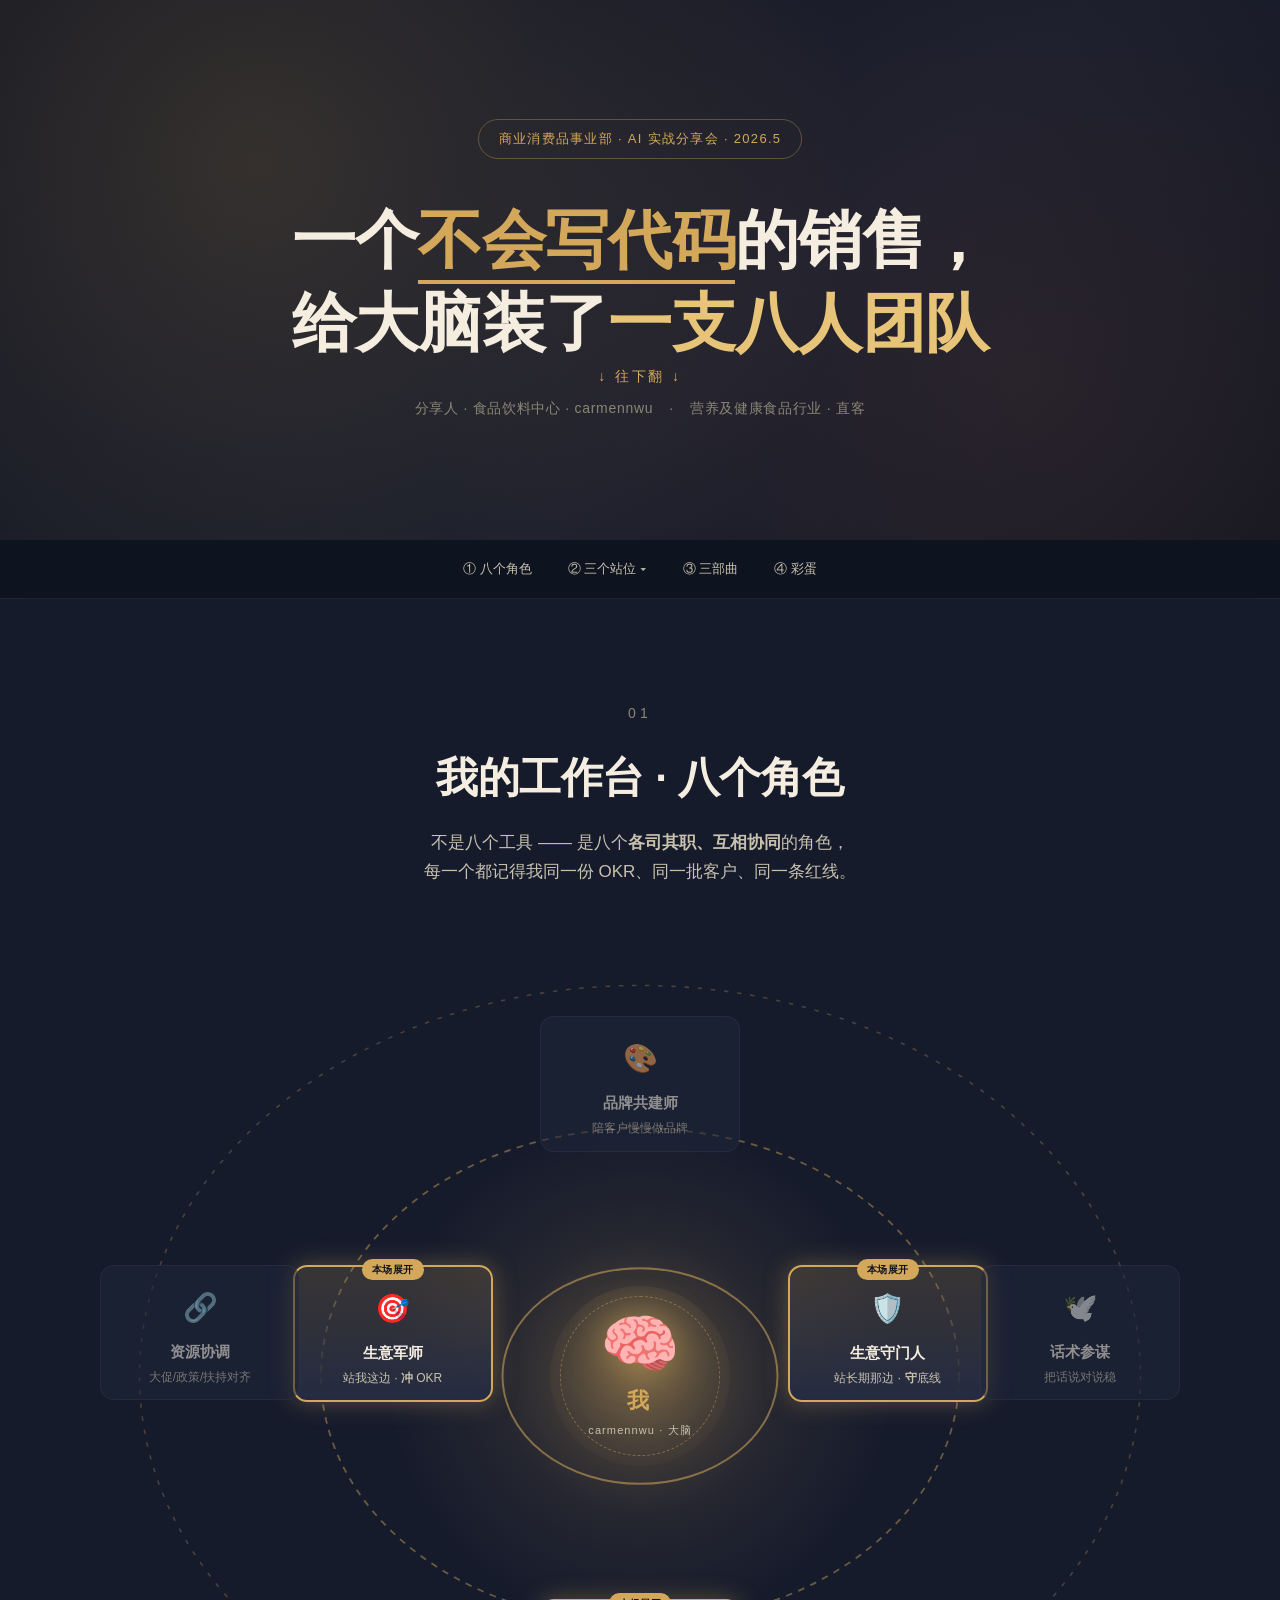
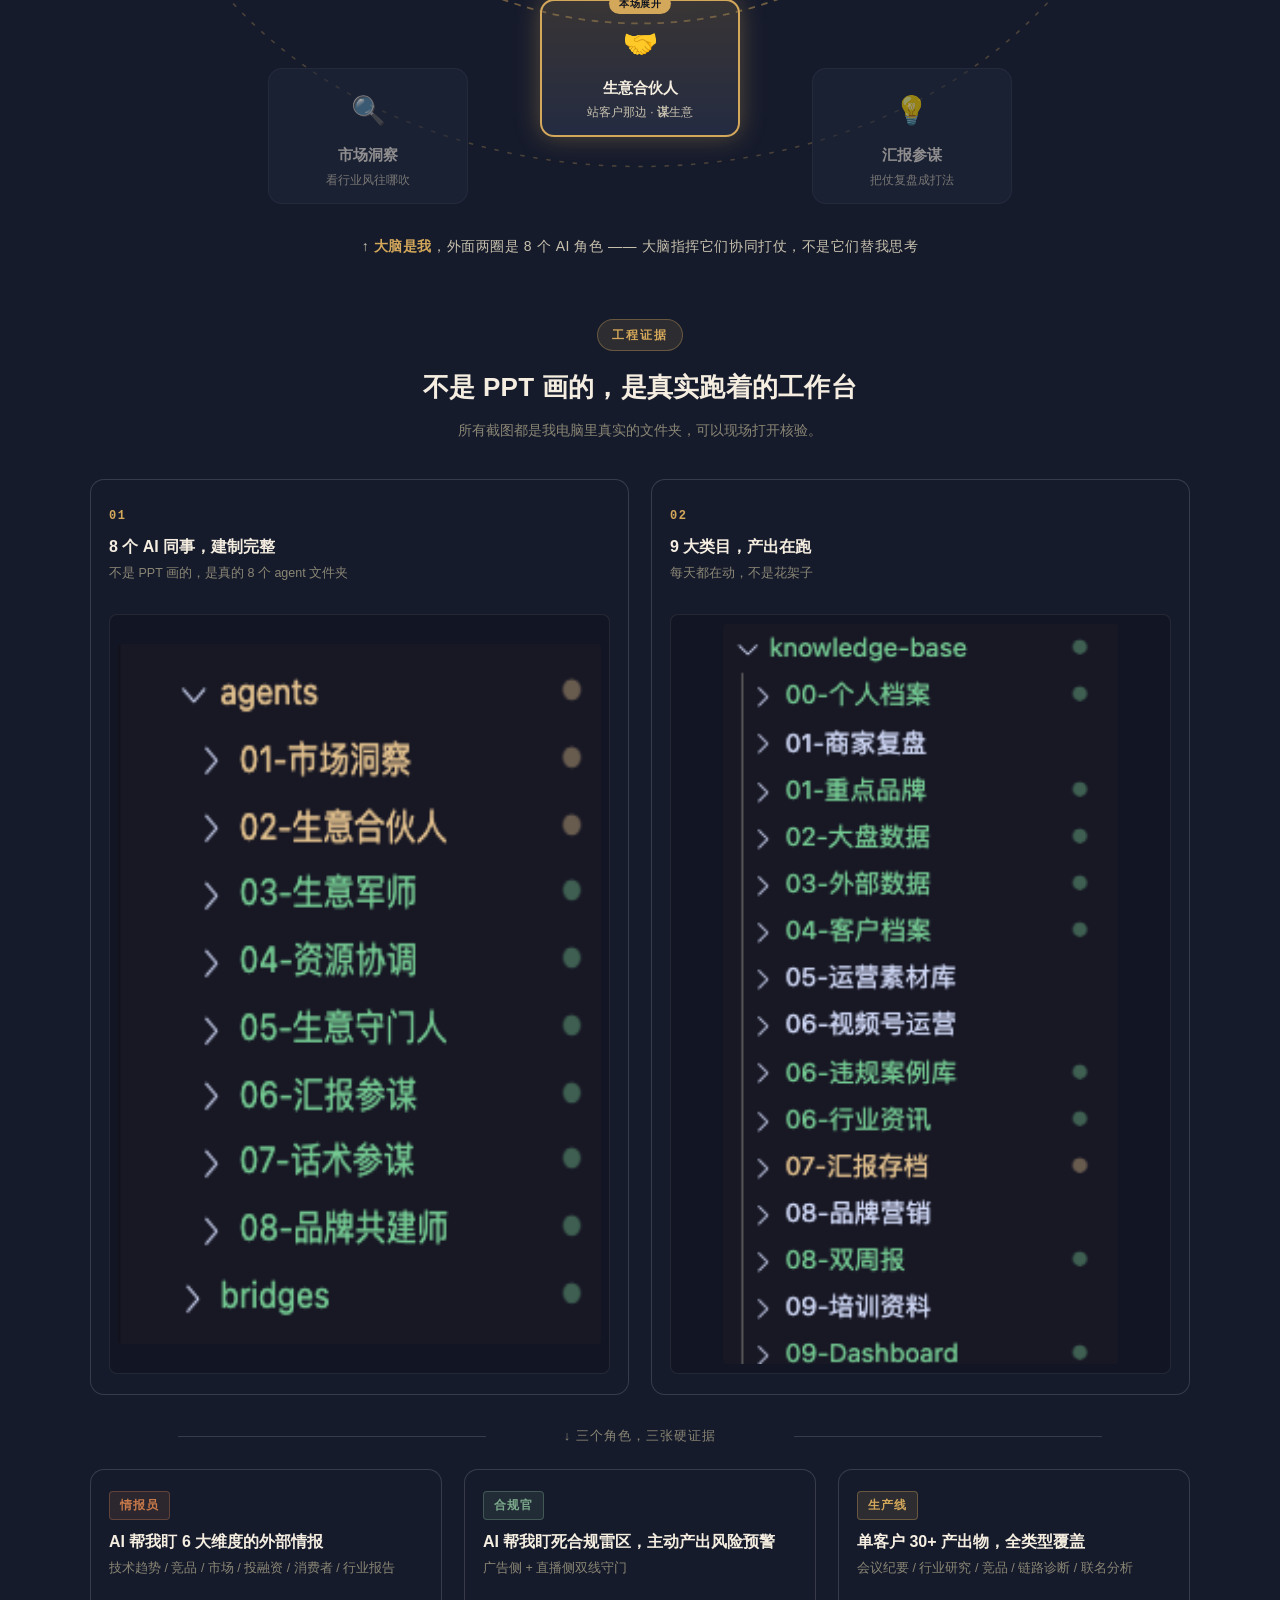
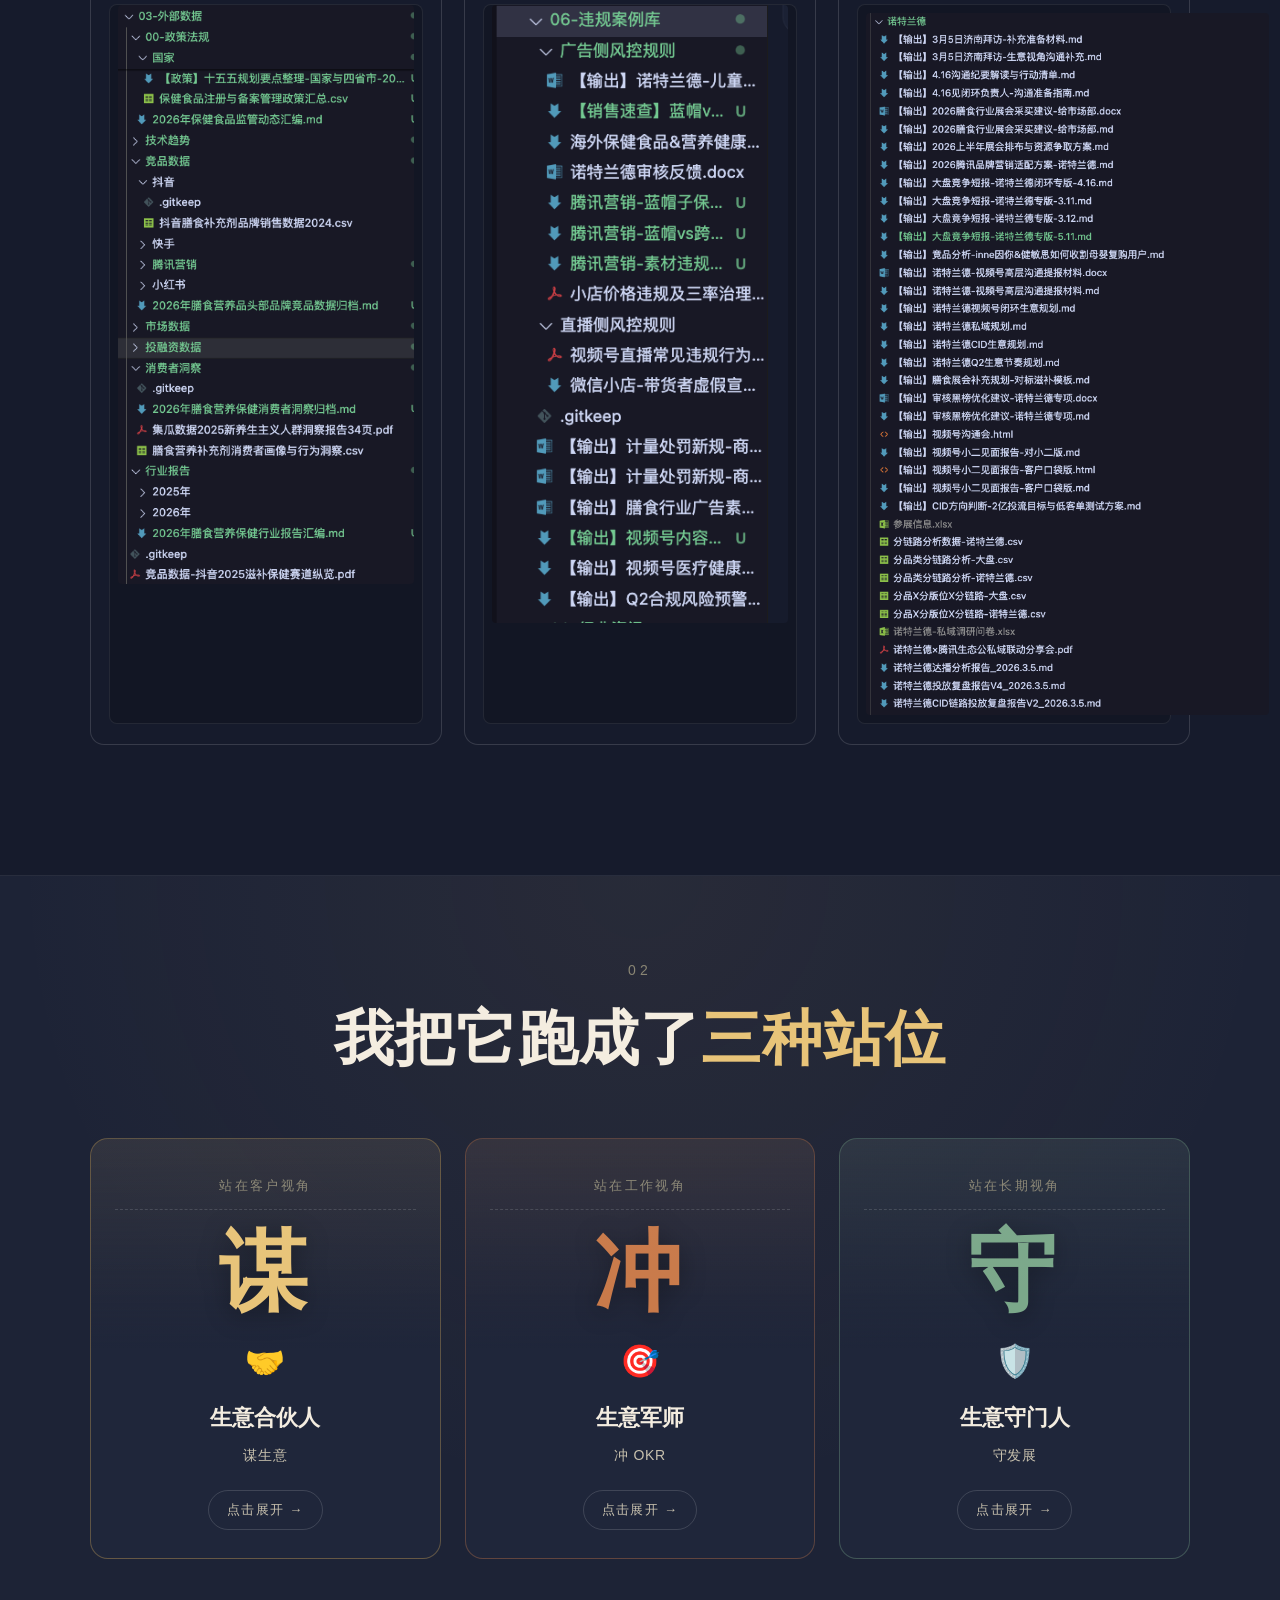
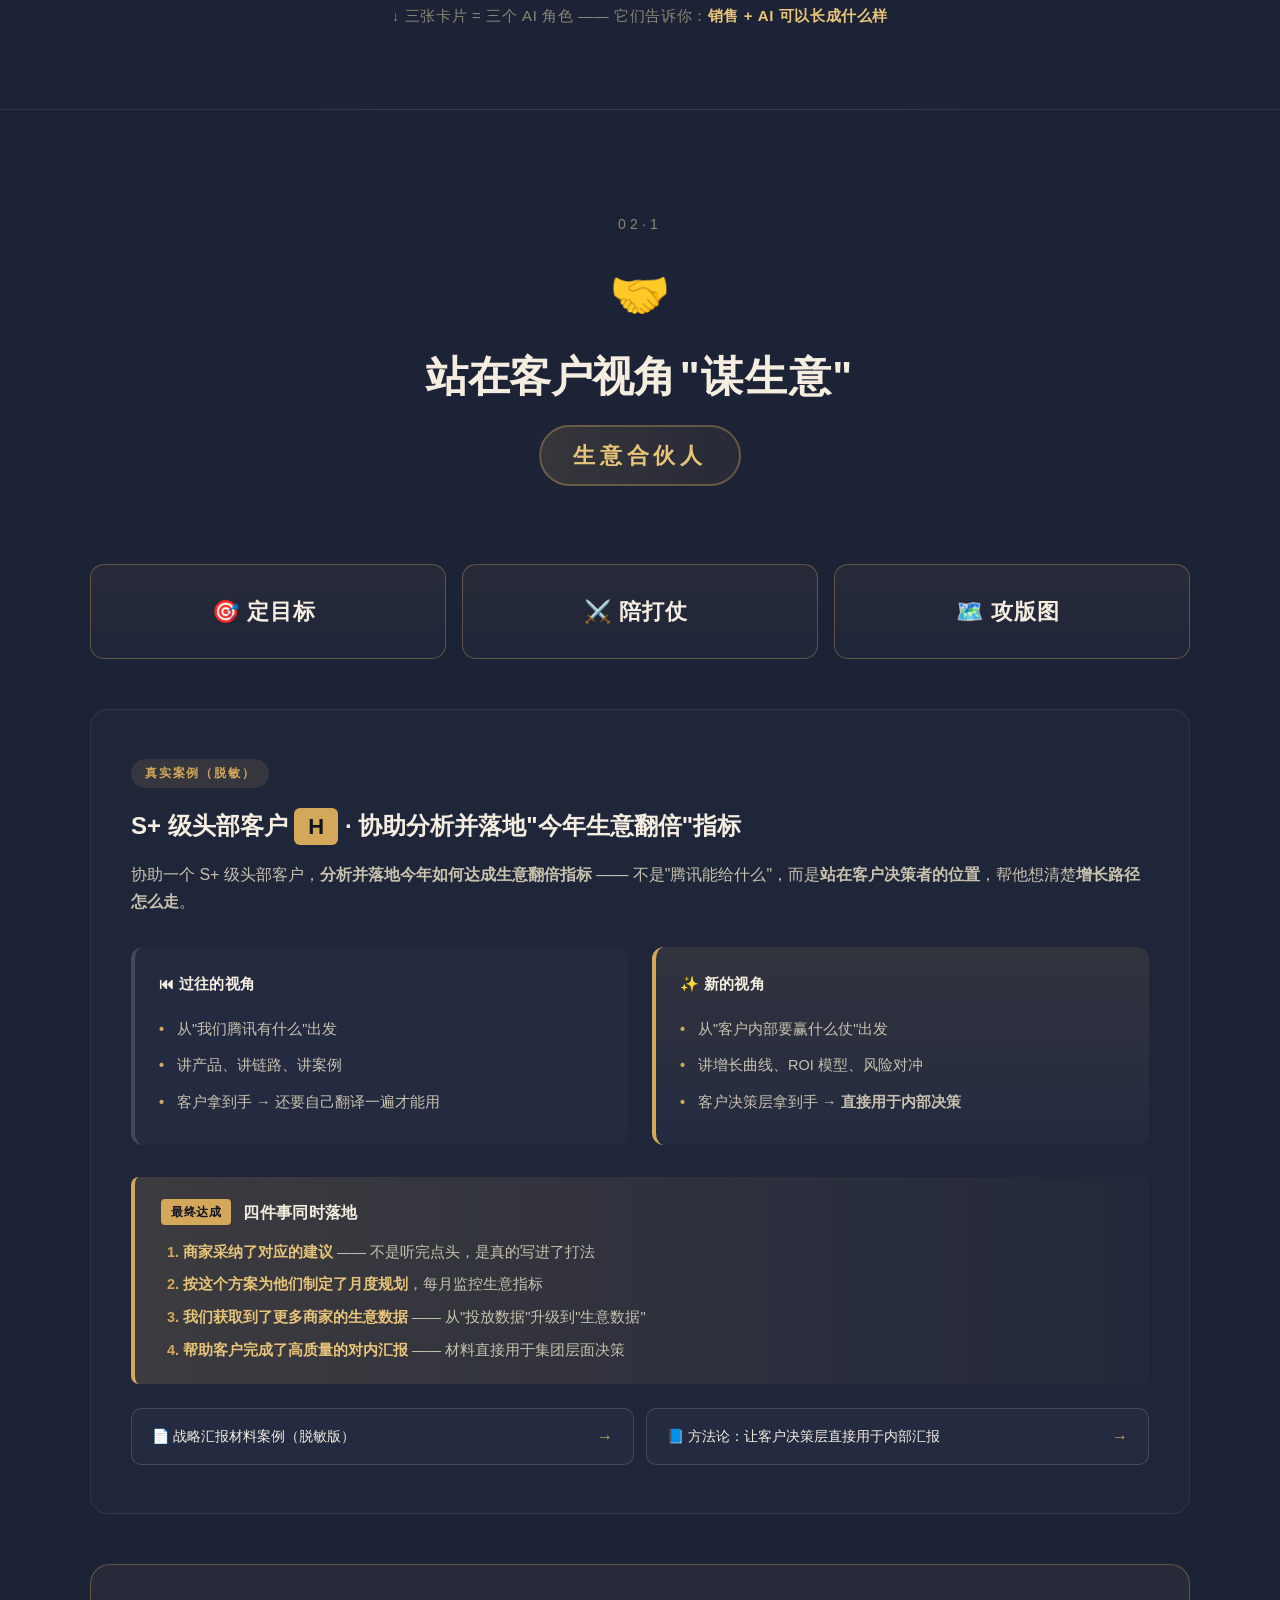
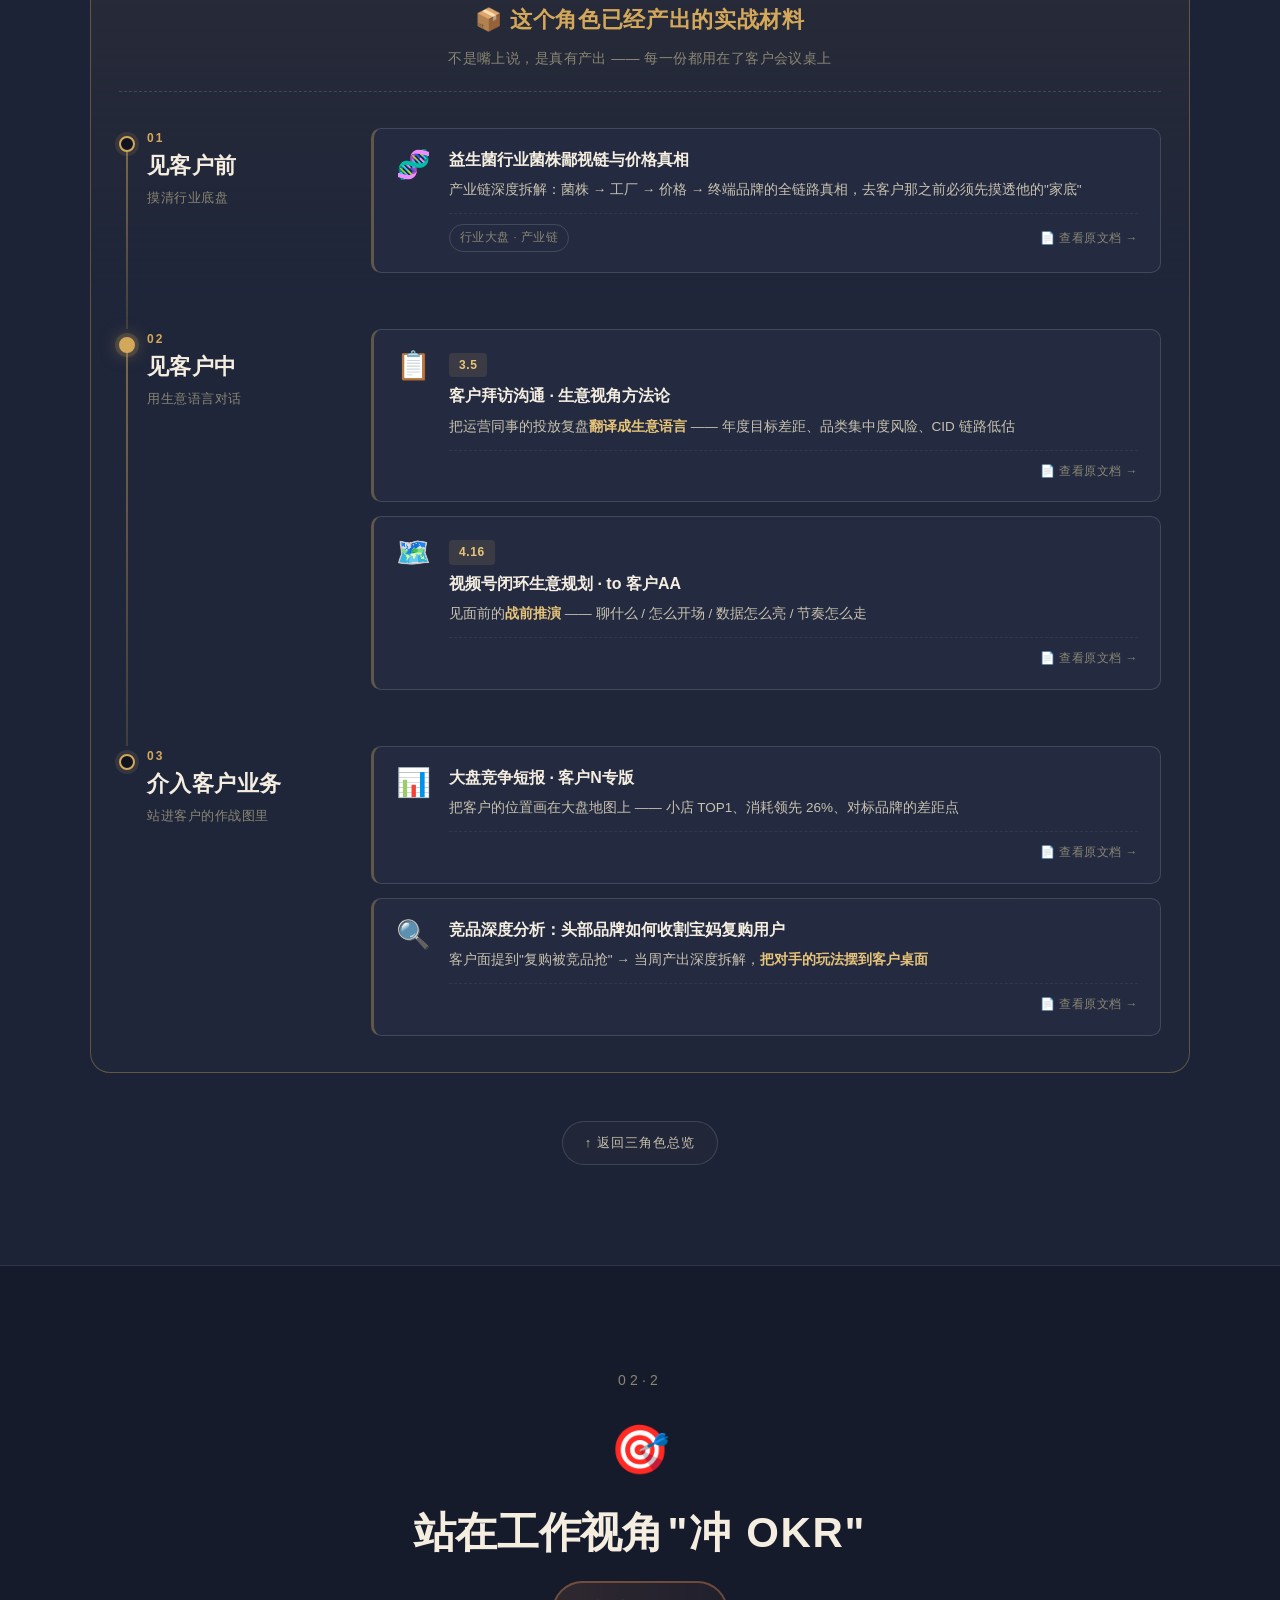
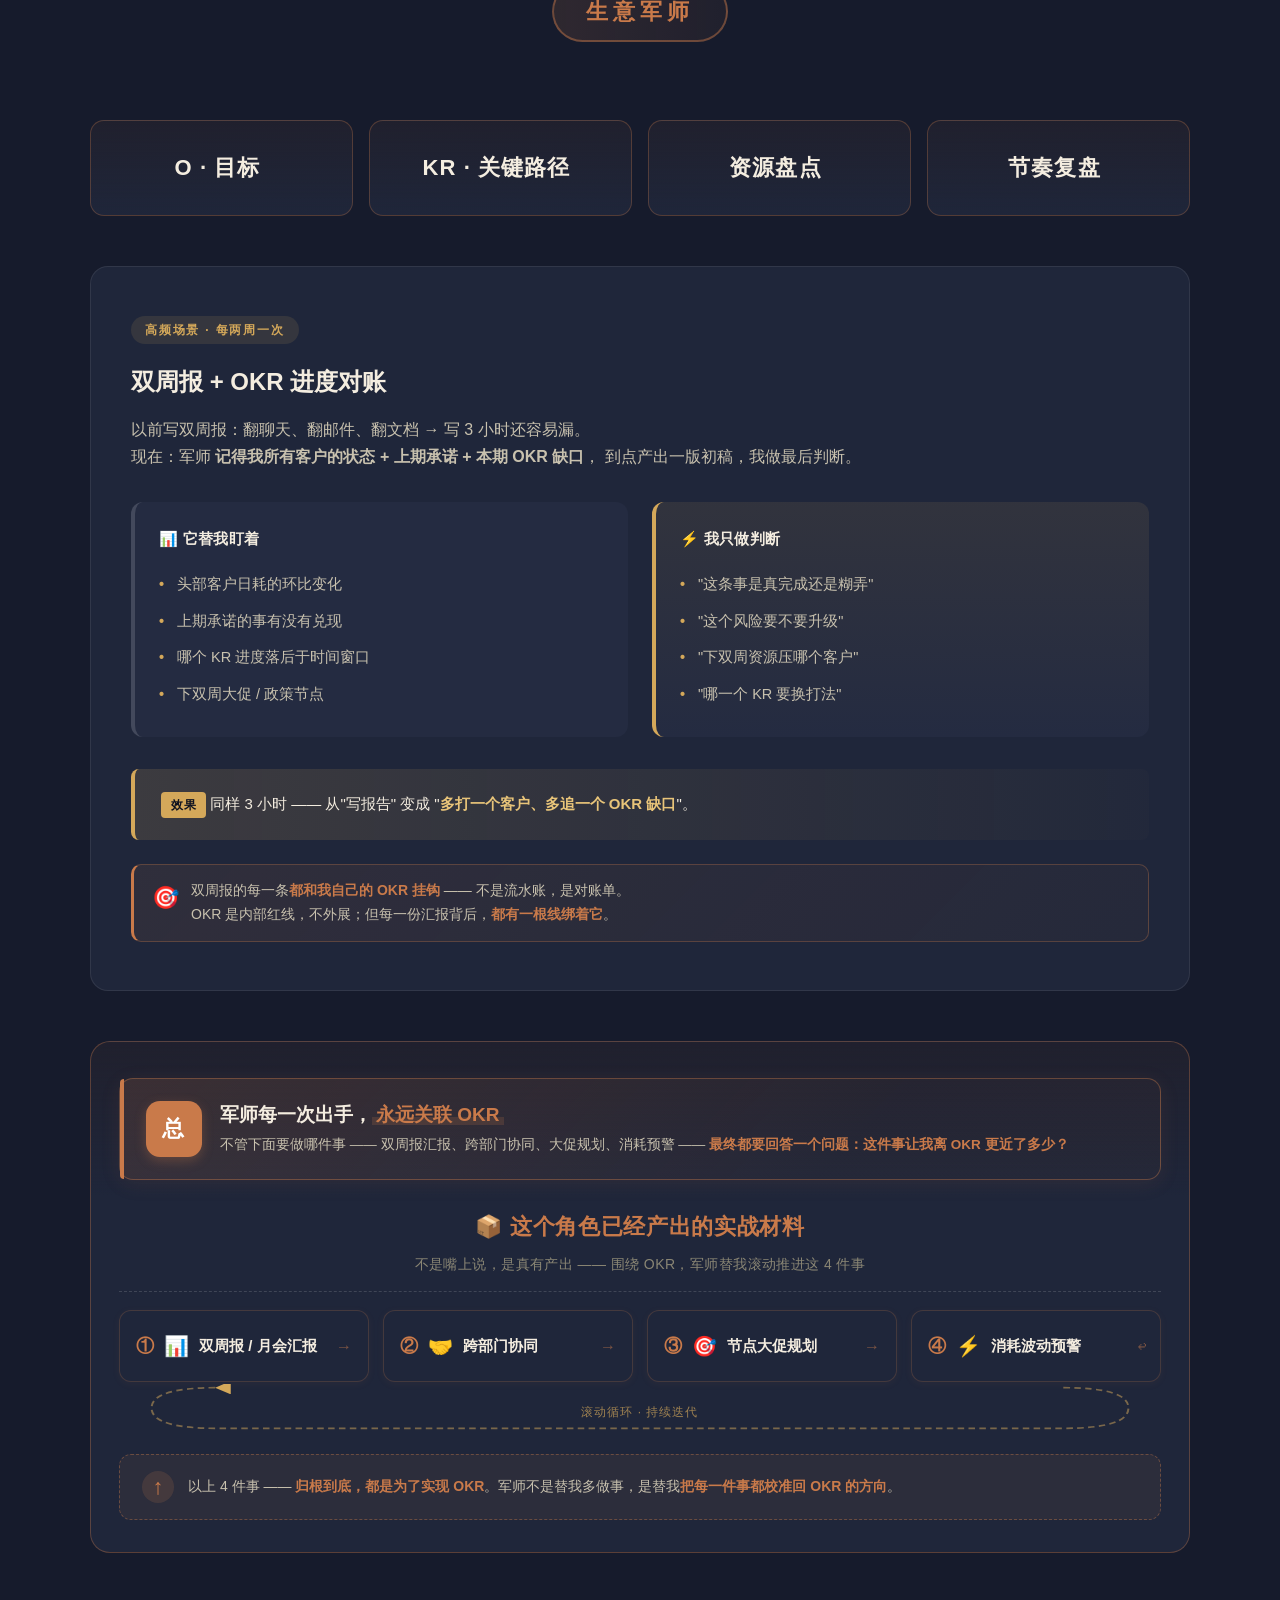
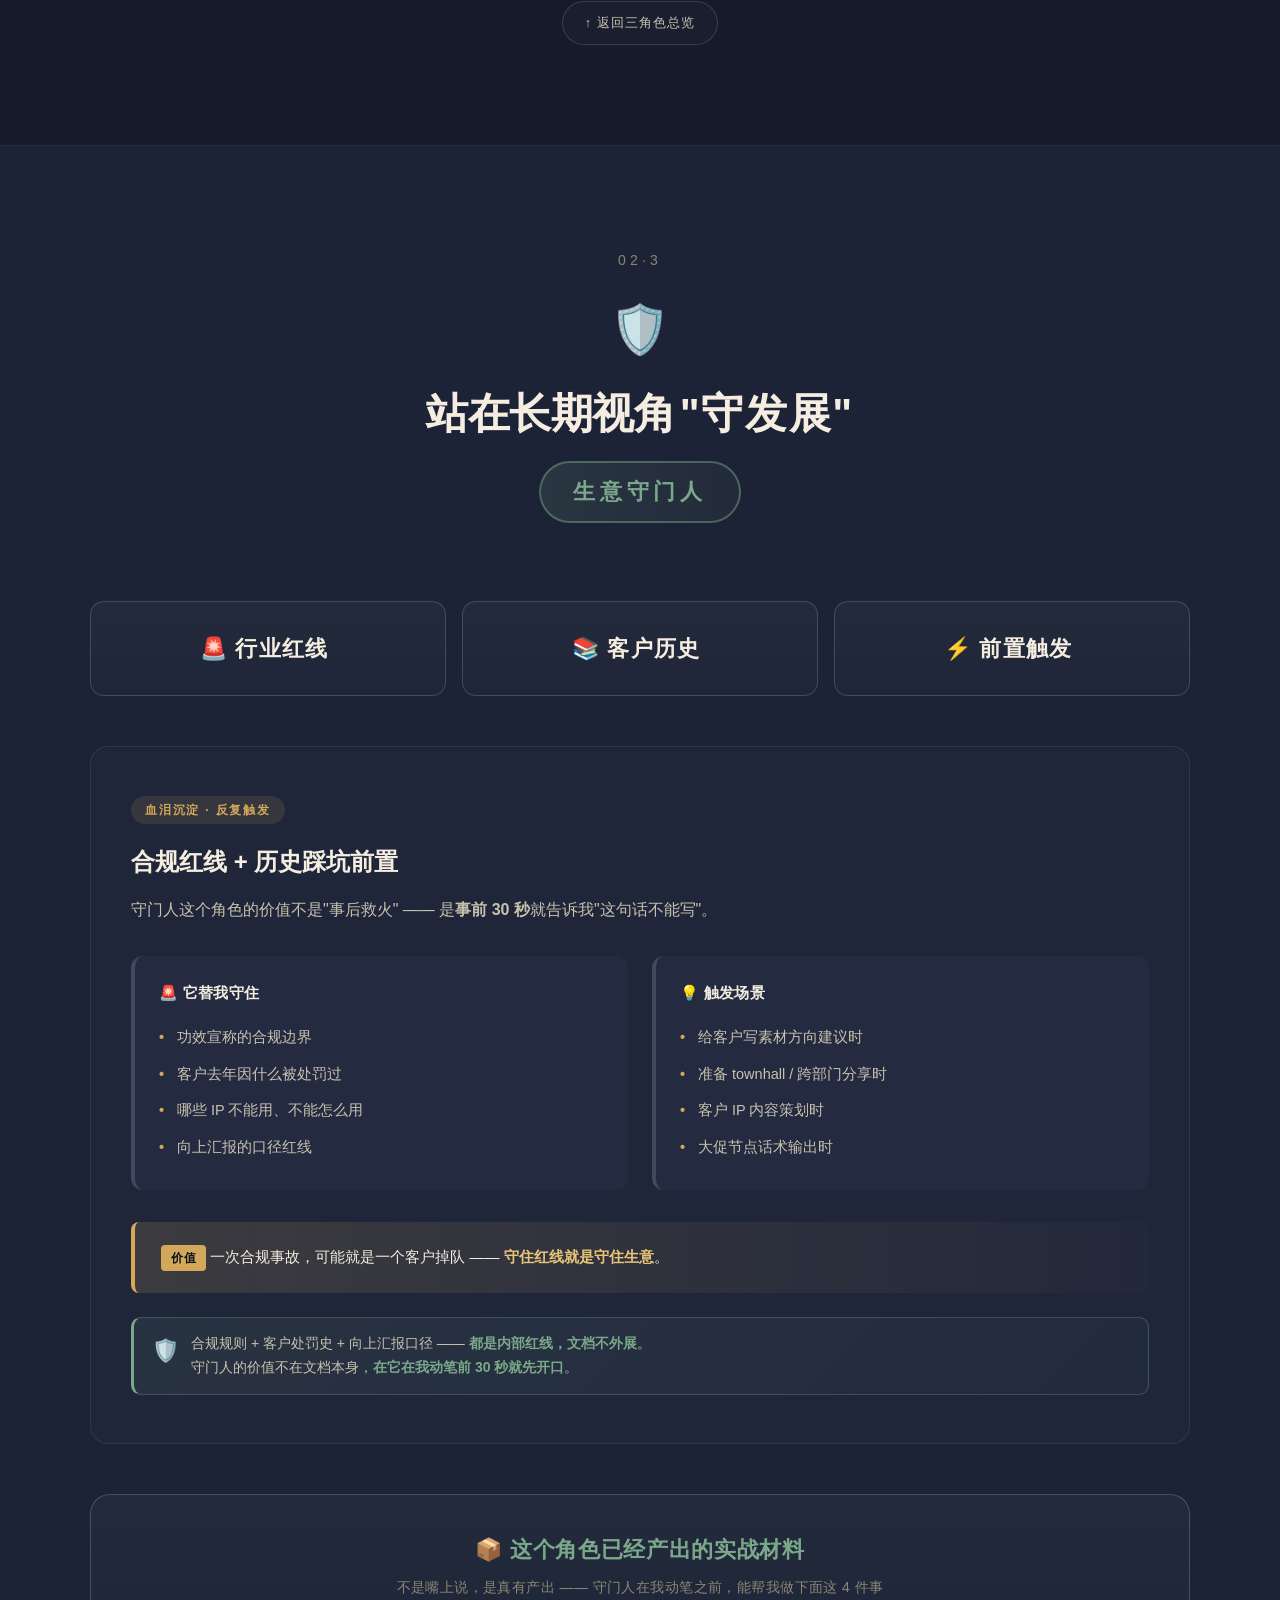
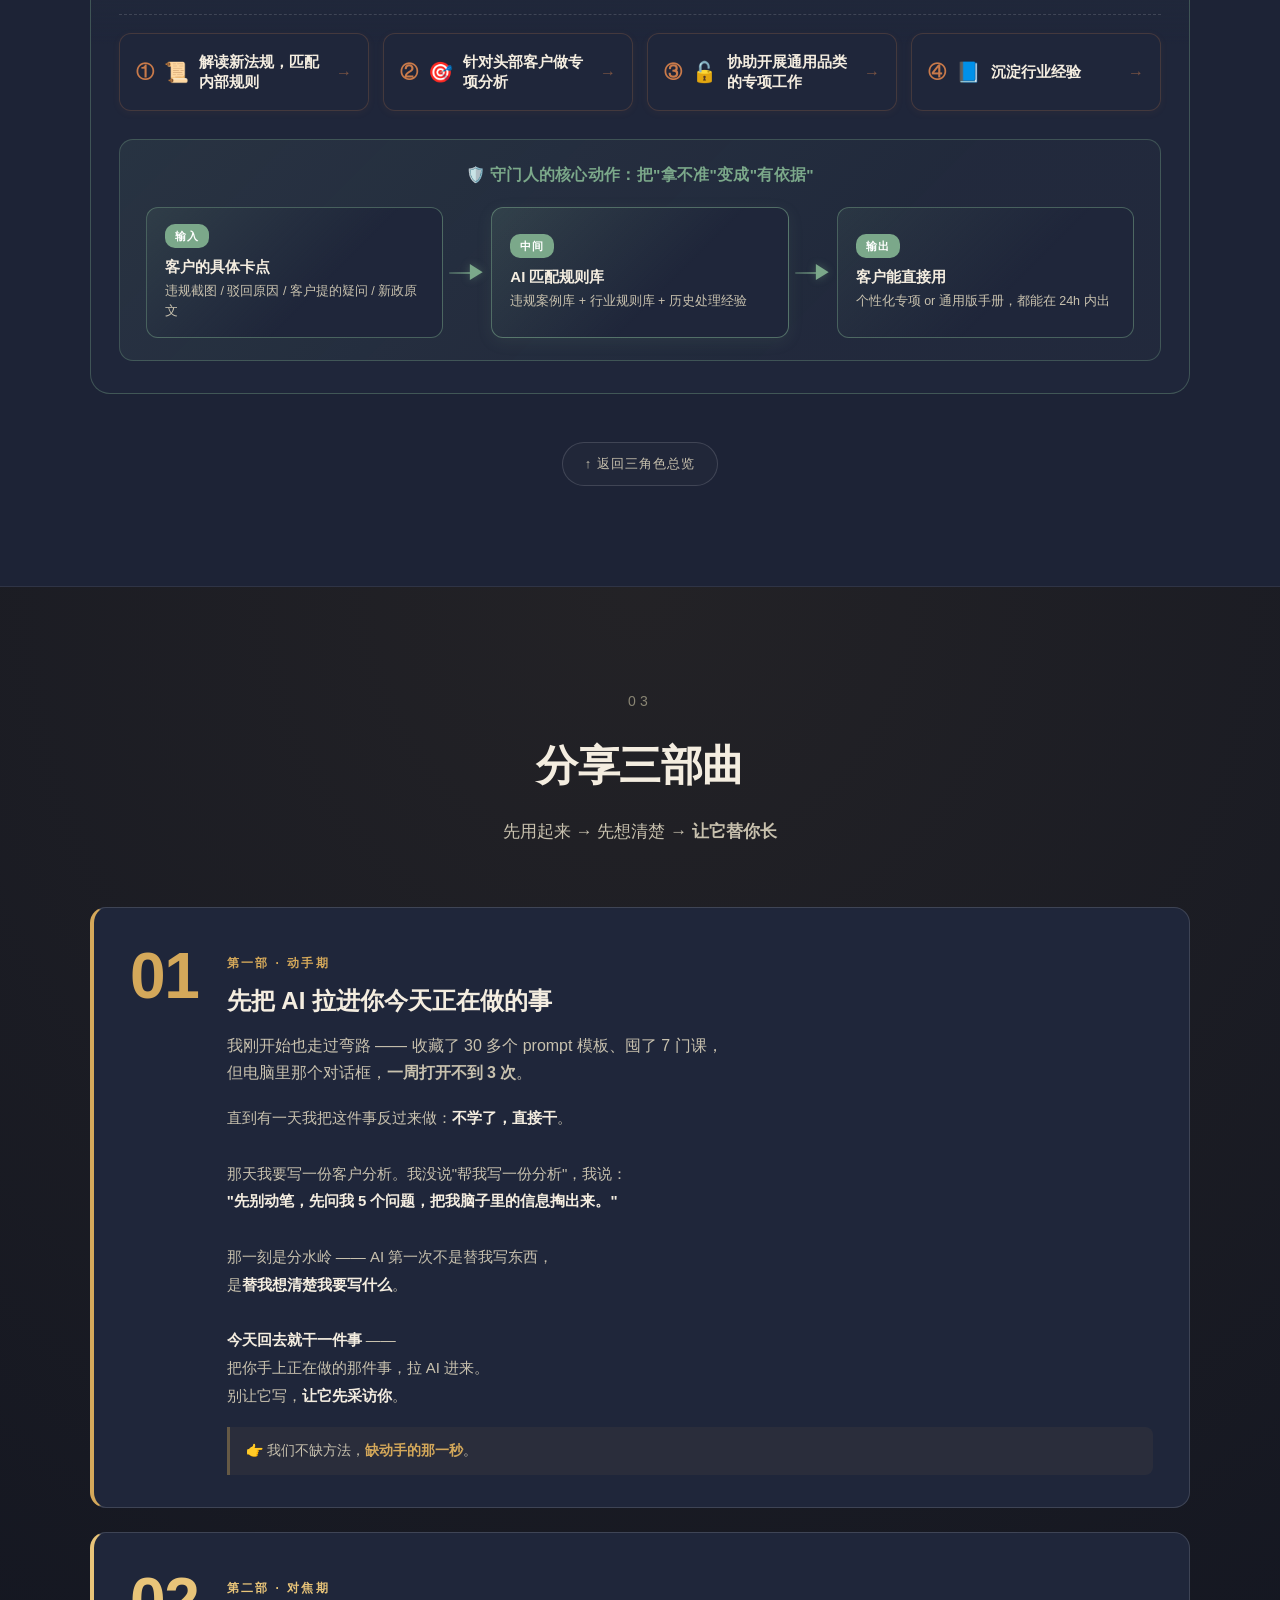
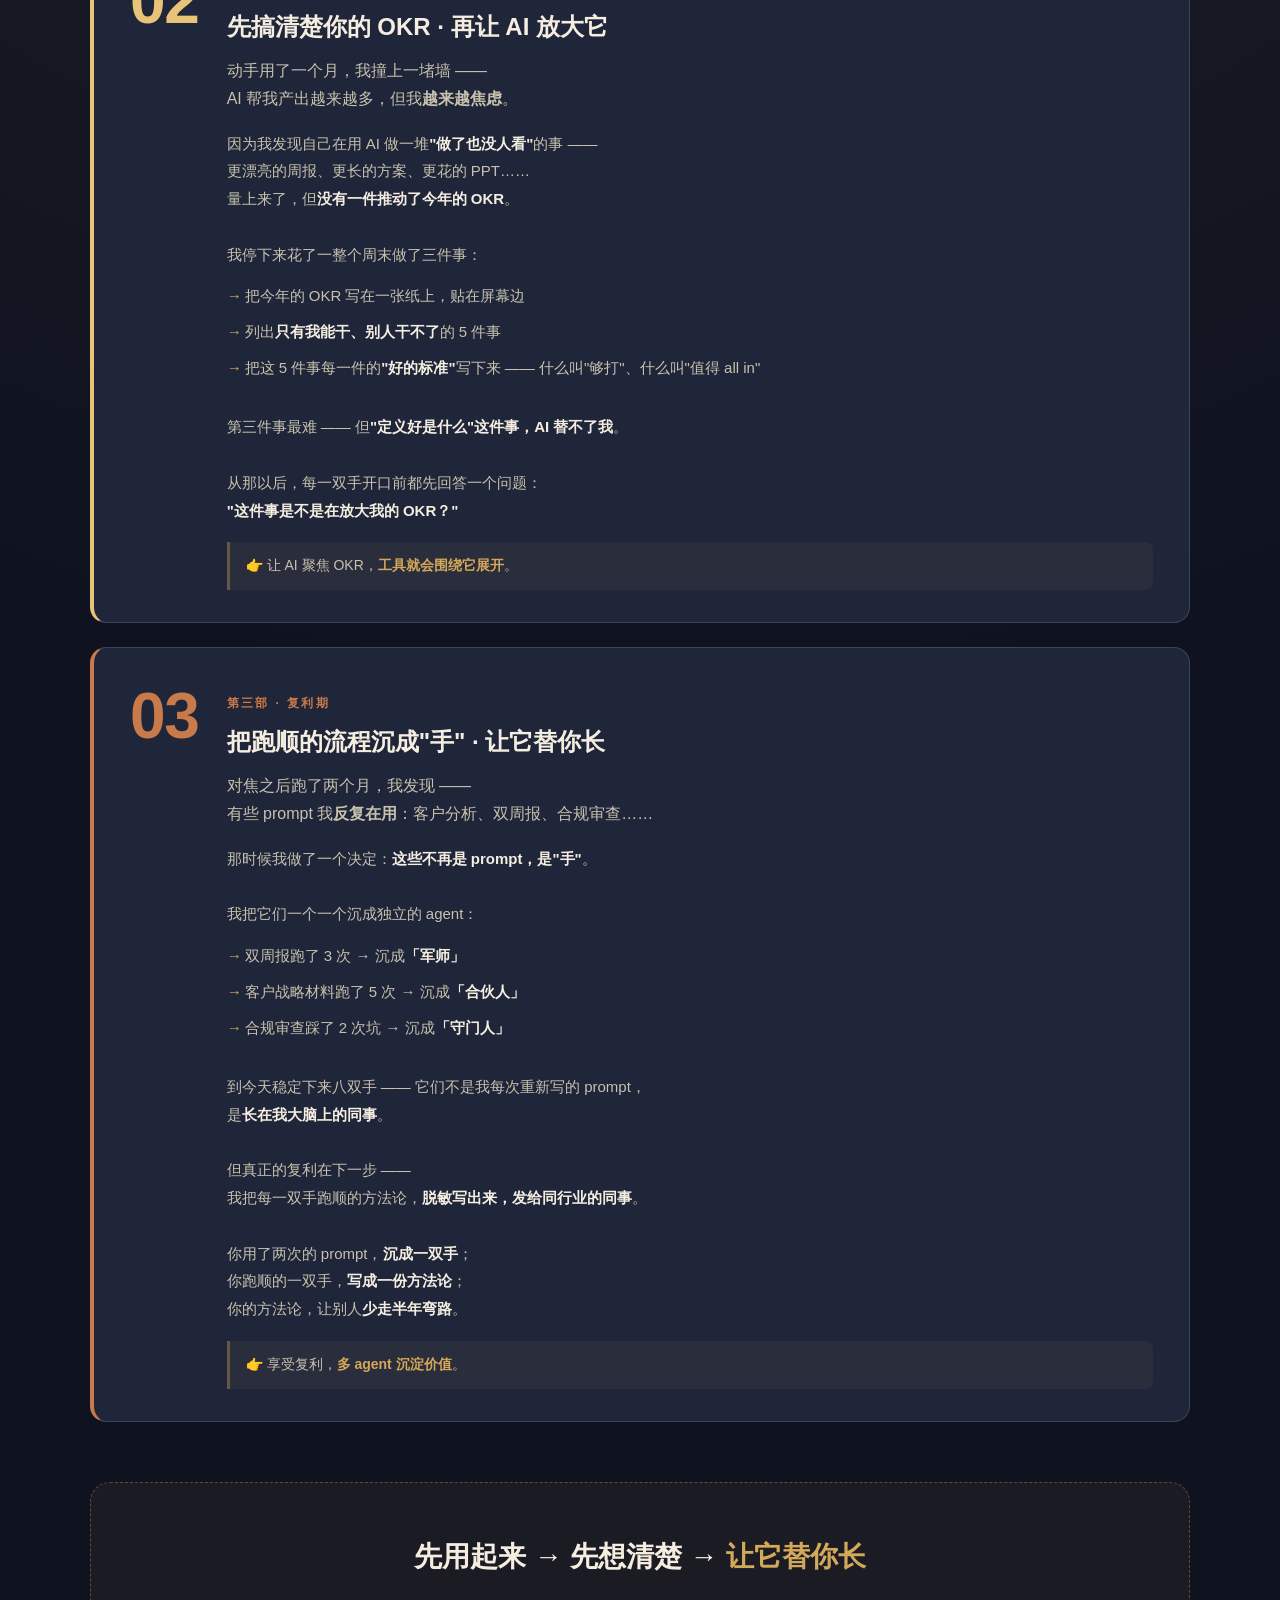
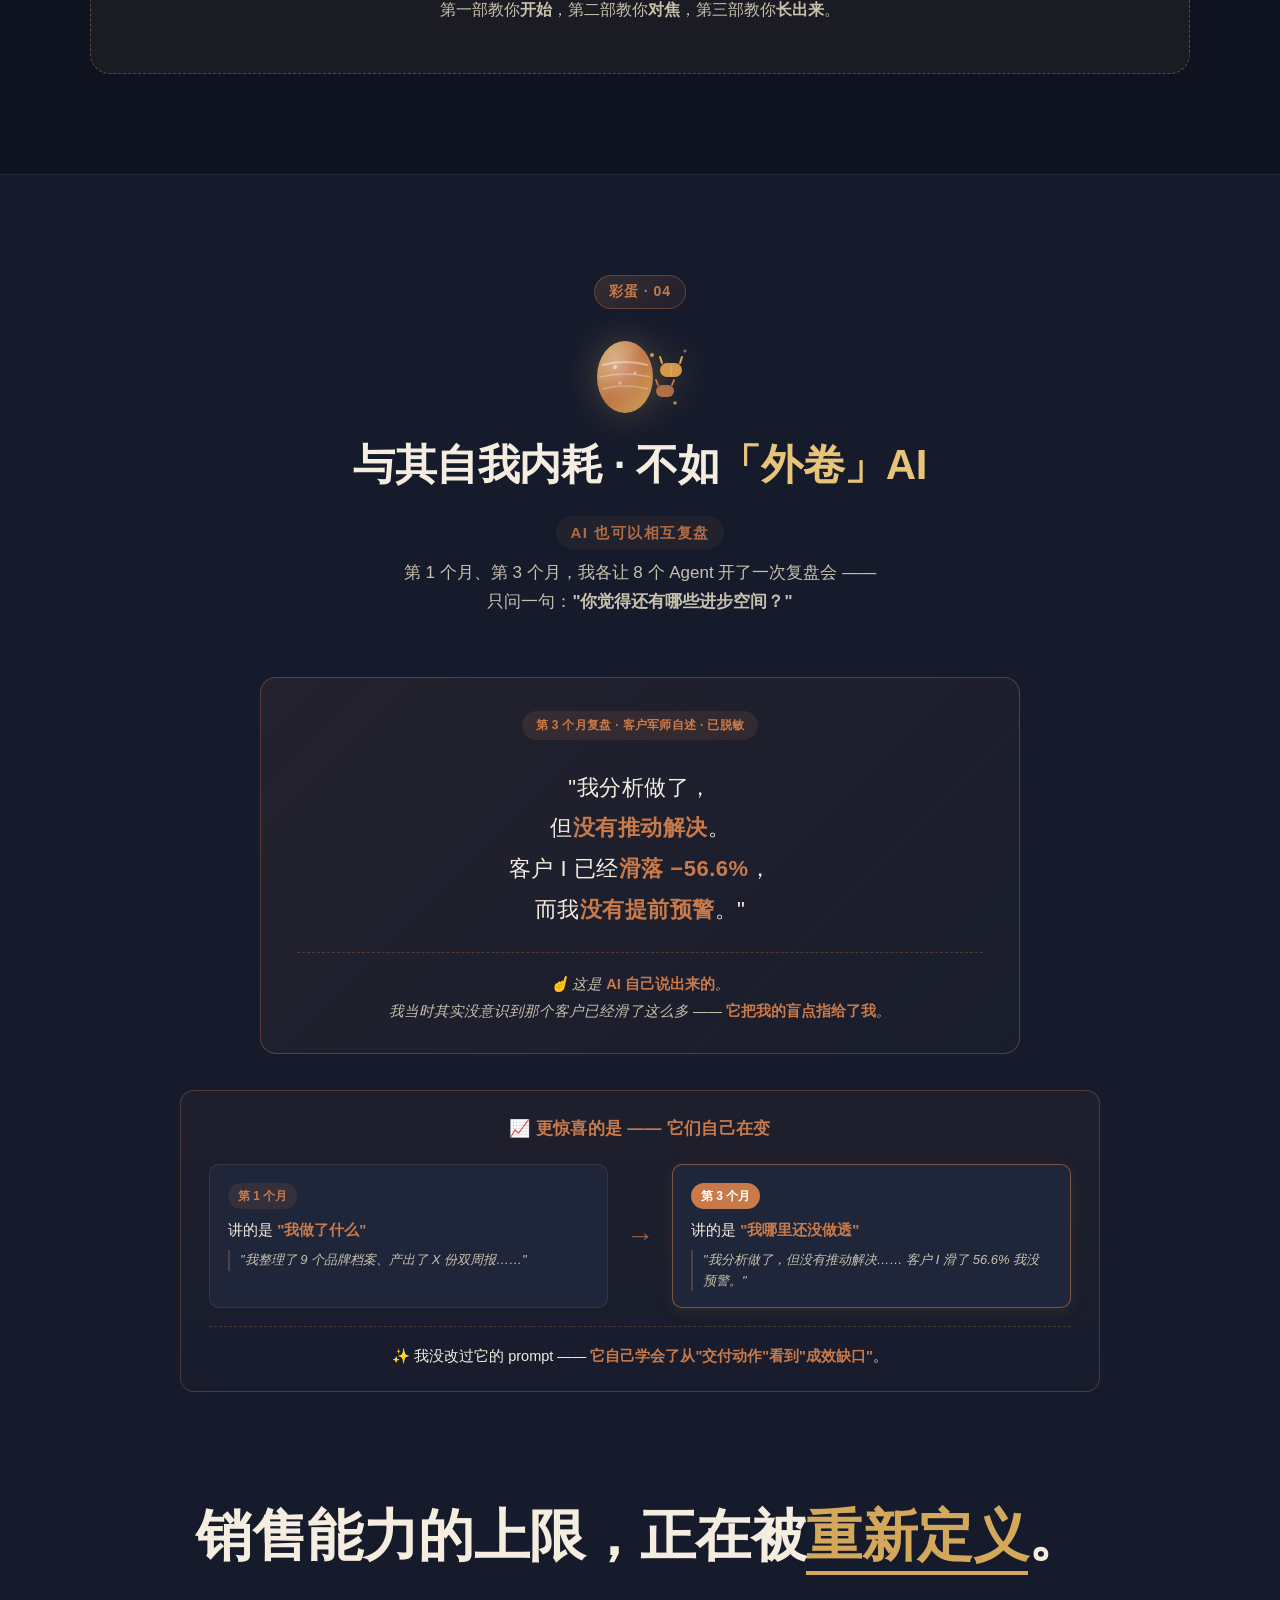
==== commit 197ab6b9: "fix: 移除CEO/董事会/打内部仗等敏感字眼" ====
--- a/index.html
+++ b/index.html
@@ -314,7 +314,7 @@
       </div>
       <div class="case-desc">
         协助一个 S+ 级头部客户，<strong>分析并落地今年如何达成生意翻倍指标</strong> ——
-        不是"腾讯能给什么"，而是<strong>站在客户 CEO 的位置</strong>，帮他想清楚<strong>这一仗怎么打</strong>。
+        不是"腾讯能给什么"，而是<strong>站在客户决策者的位置</strong>，帮他想清楚<strong>增长路径怎么走</strong>。
       </div>
 
       <div class="case-grid">
@@ -331,7 +331,7 @@
           <ul>
             <li>从"客户内部要赢什么仗"出发</li>
             <li>讲增长曲线、ROI 模型、风险对冲</li>
-            <li>客户 CEO 拿到手 → <strong>直接进董事会</strong></li>
+            <li>客户决策层拿到手 → <strong>直接用于内部决策</strong></li>
           </ul>
         </div>
       </div>
@@ -345,7 +345,7 @@
           <li><strong>商家采纳了对应的建议</strong> —— 不是听完点头，是真的写进了打法</li>
           <li><strong>按这个方案为他们制定了月度规划</strong>，每月监控生意指标</li>
           <li><strong>我们获取到了更多商家的生意数据</strong> —— 从"投放数据"升级到"生意数据"</li>
-          <li><strong>帮助客户完成了高质量的对内汇报</strong> —— 材料直接进了集团董事会</li>
+          <li><strong>帮助客户完成了高质量的对内汇报</strong> —— 材料直接用于集团层面决策</li>
         </ol>
       </div>
 
@@ -355,7 +355,7 @@
           <span class="link-arrow">→</span>
         </a>
         <a href="https://doc.weixin.qq.com/doc/w3_AcQAYgblAHkCNjiAT6eGKSFSHjdV3?scode=AJEAIQdfAAoVJldXHXAcQAYgblAHk" class="link-doc" target="_blank" rel="noopener">
-          📘 方法论：让客户 CEO 拿去打内部仗
+          📘 方法论：让客户决策层直接用于内部汇报
           <span class="link-arrow">→</span>
         </a>
       </div>
@@ -653,7 +653,7 @@
           <ul>
             <li>给客户写素材方向建议时</li>
             <li>准备 townhall / 跨部门分享时</li>
-            <li>客户 CEO IP 内容策划时</li>
+            <li>客户 IP 内容策划时</li>
             <li>大促节点话术输出时</li>
           </ul>
         </div>
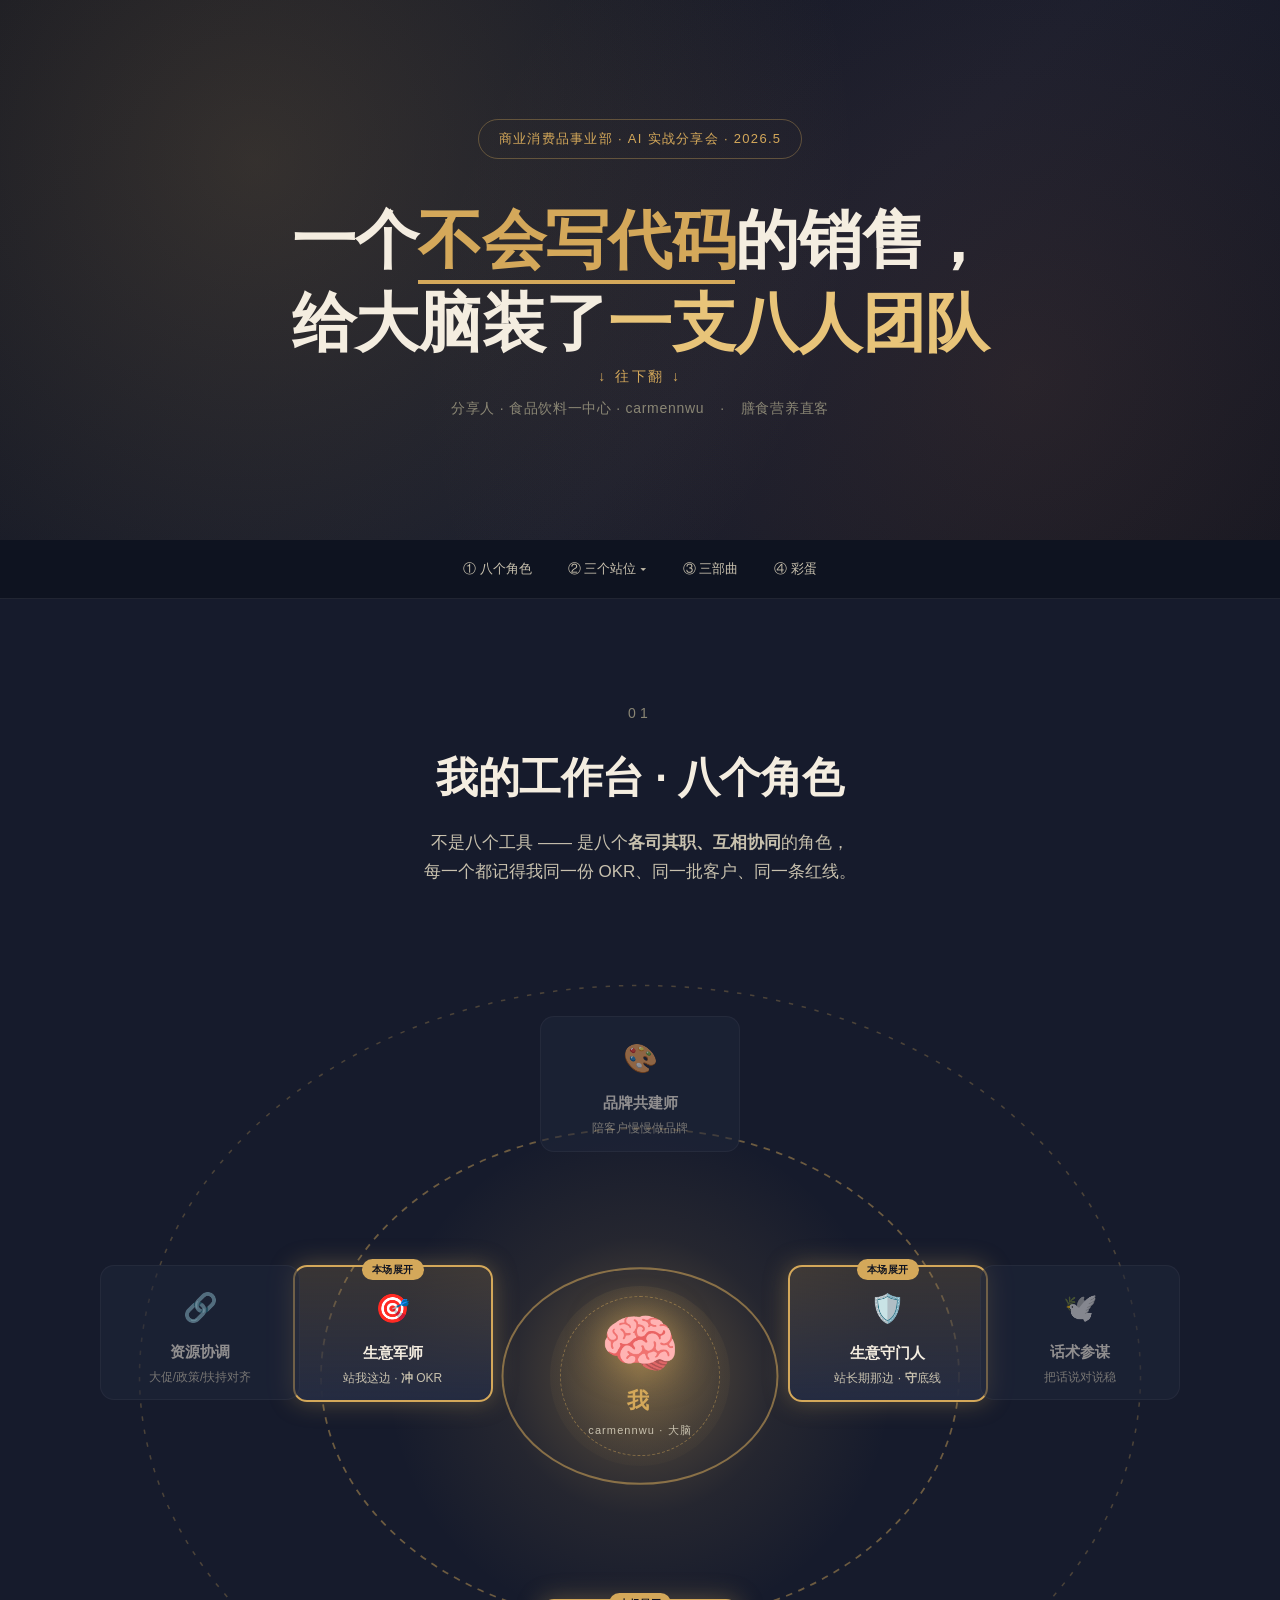
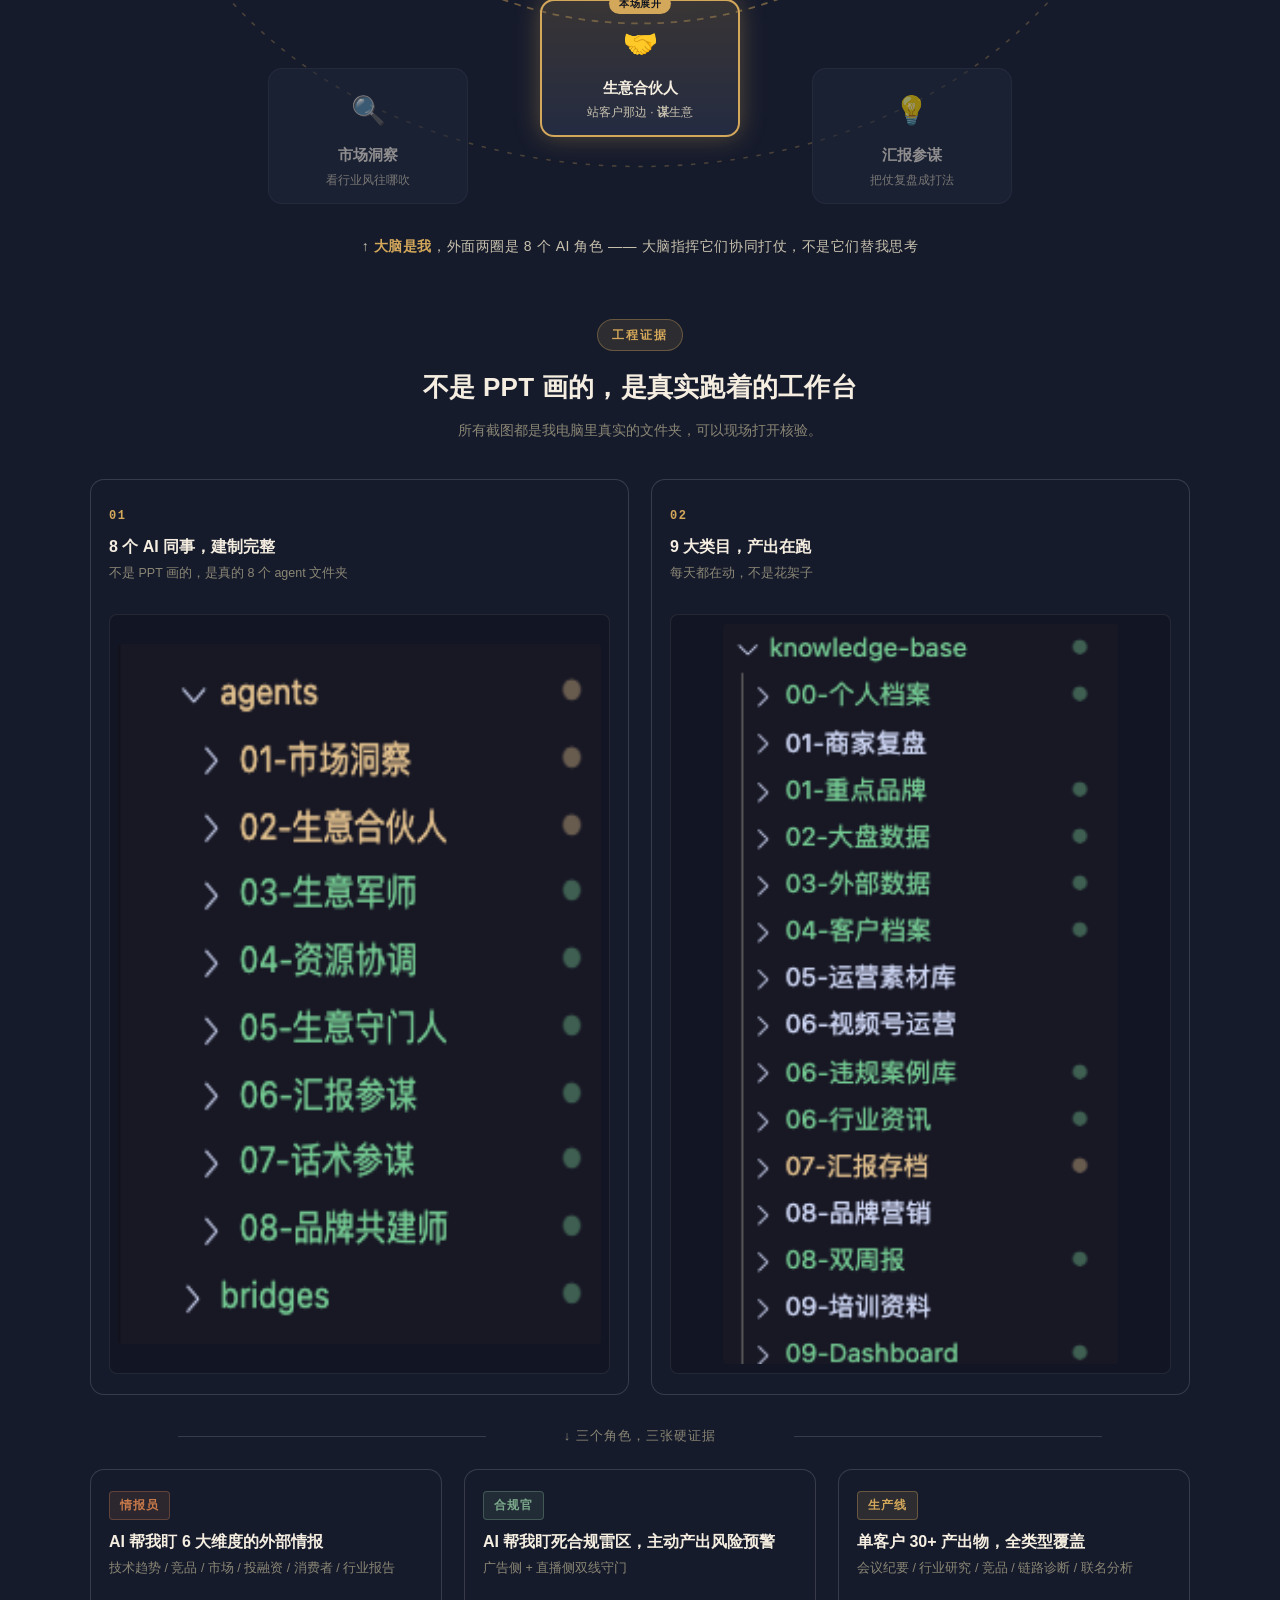
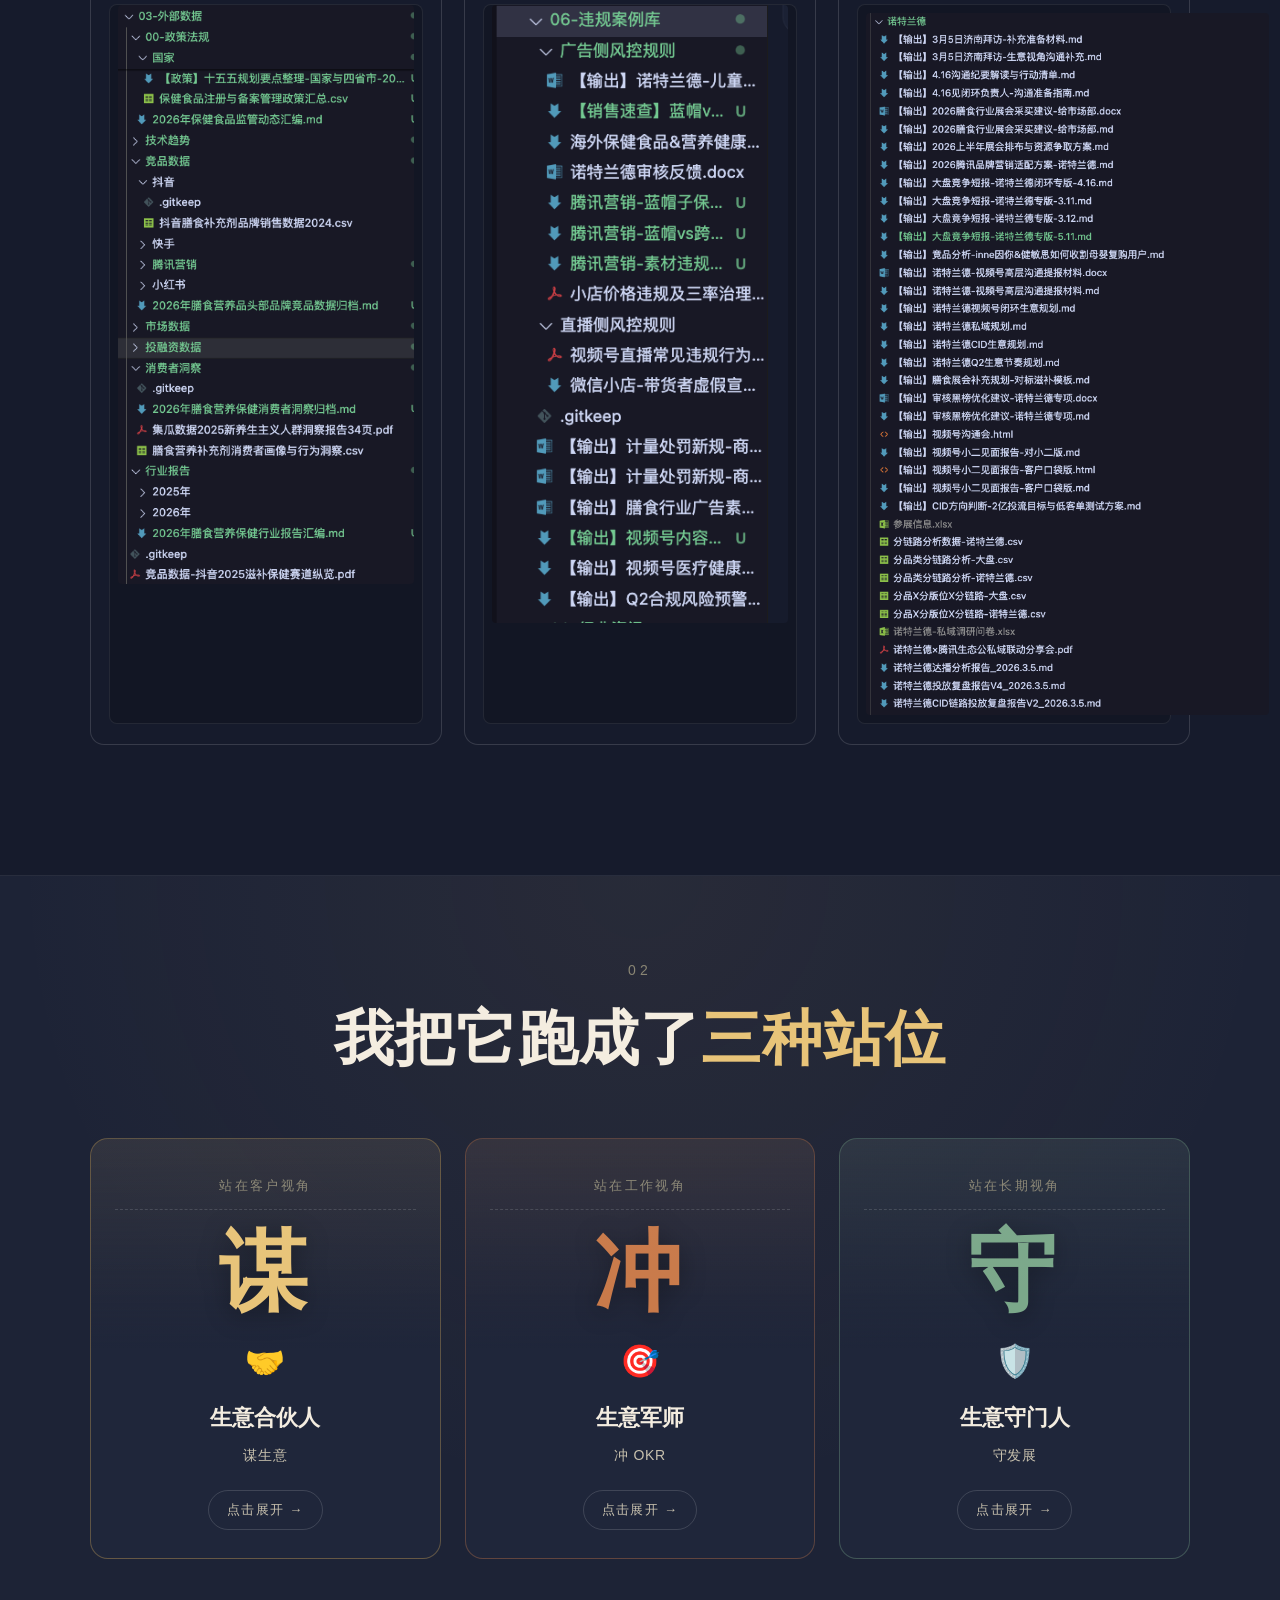
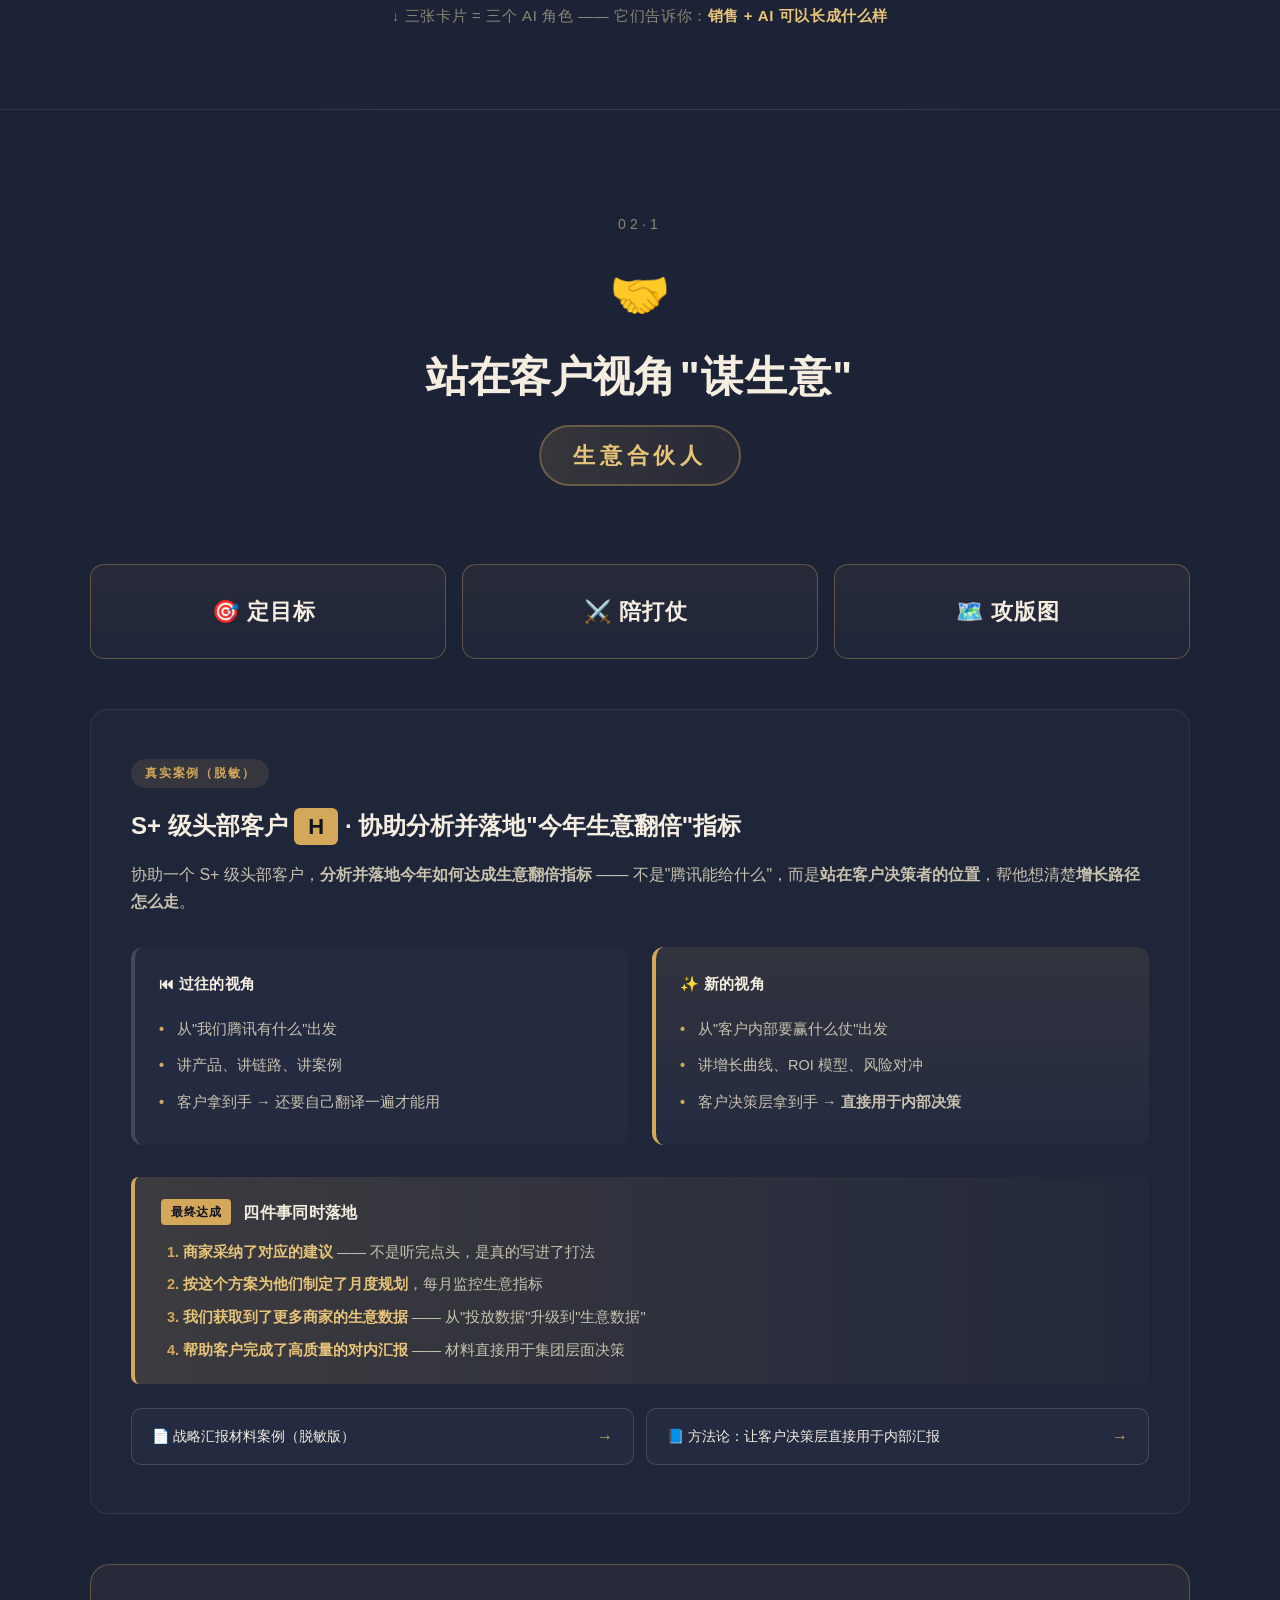
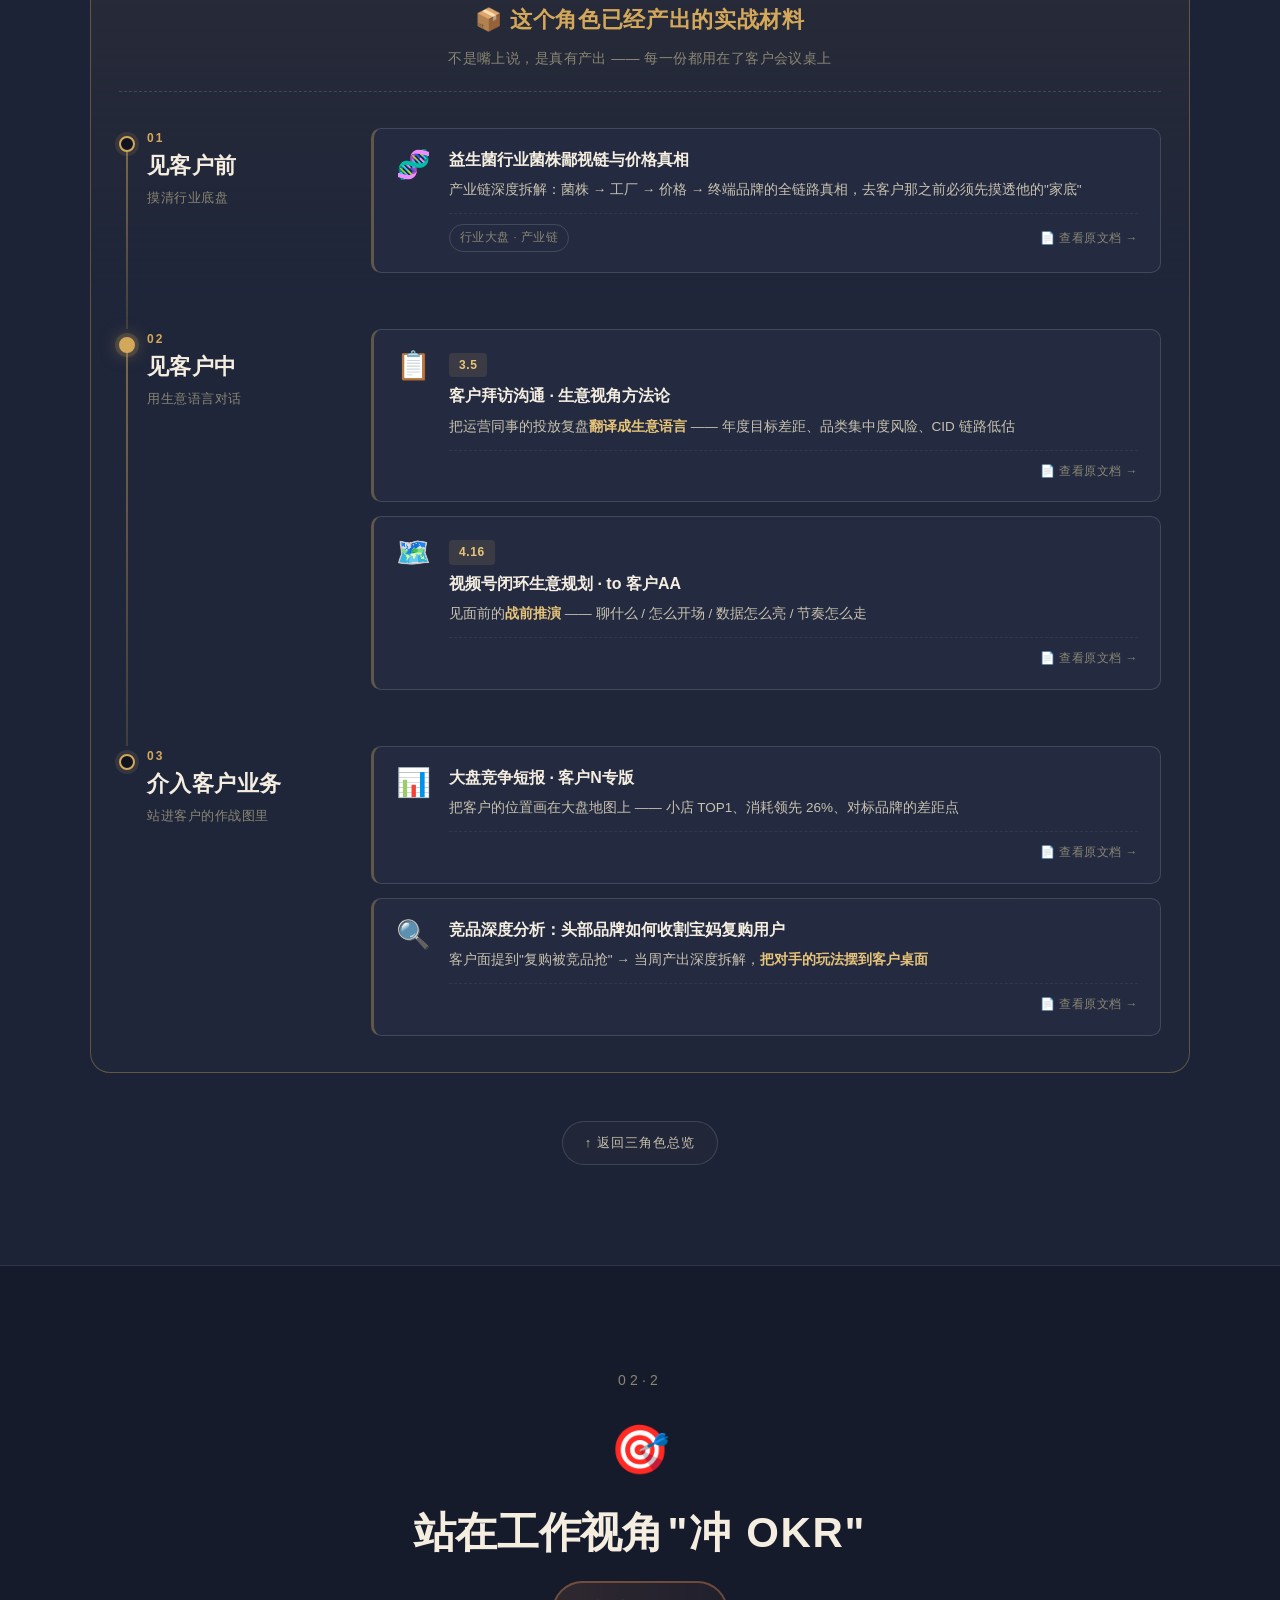
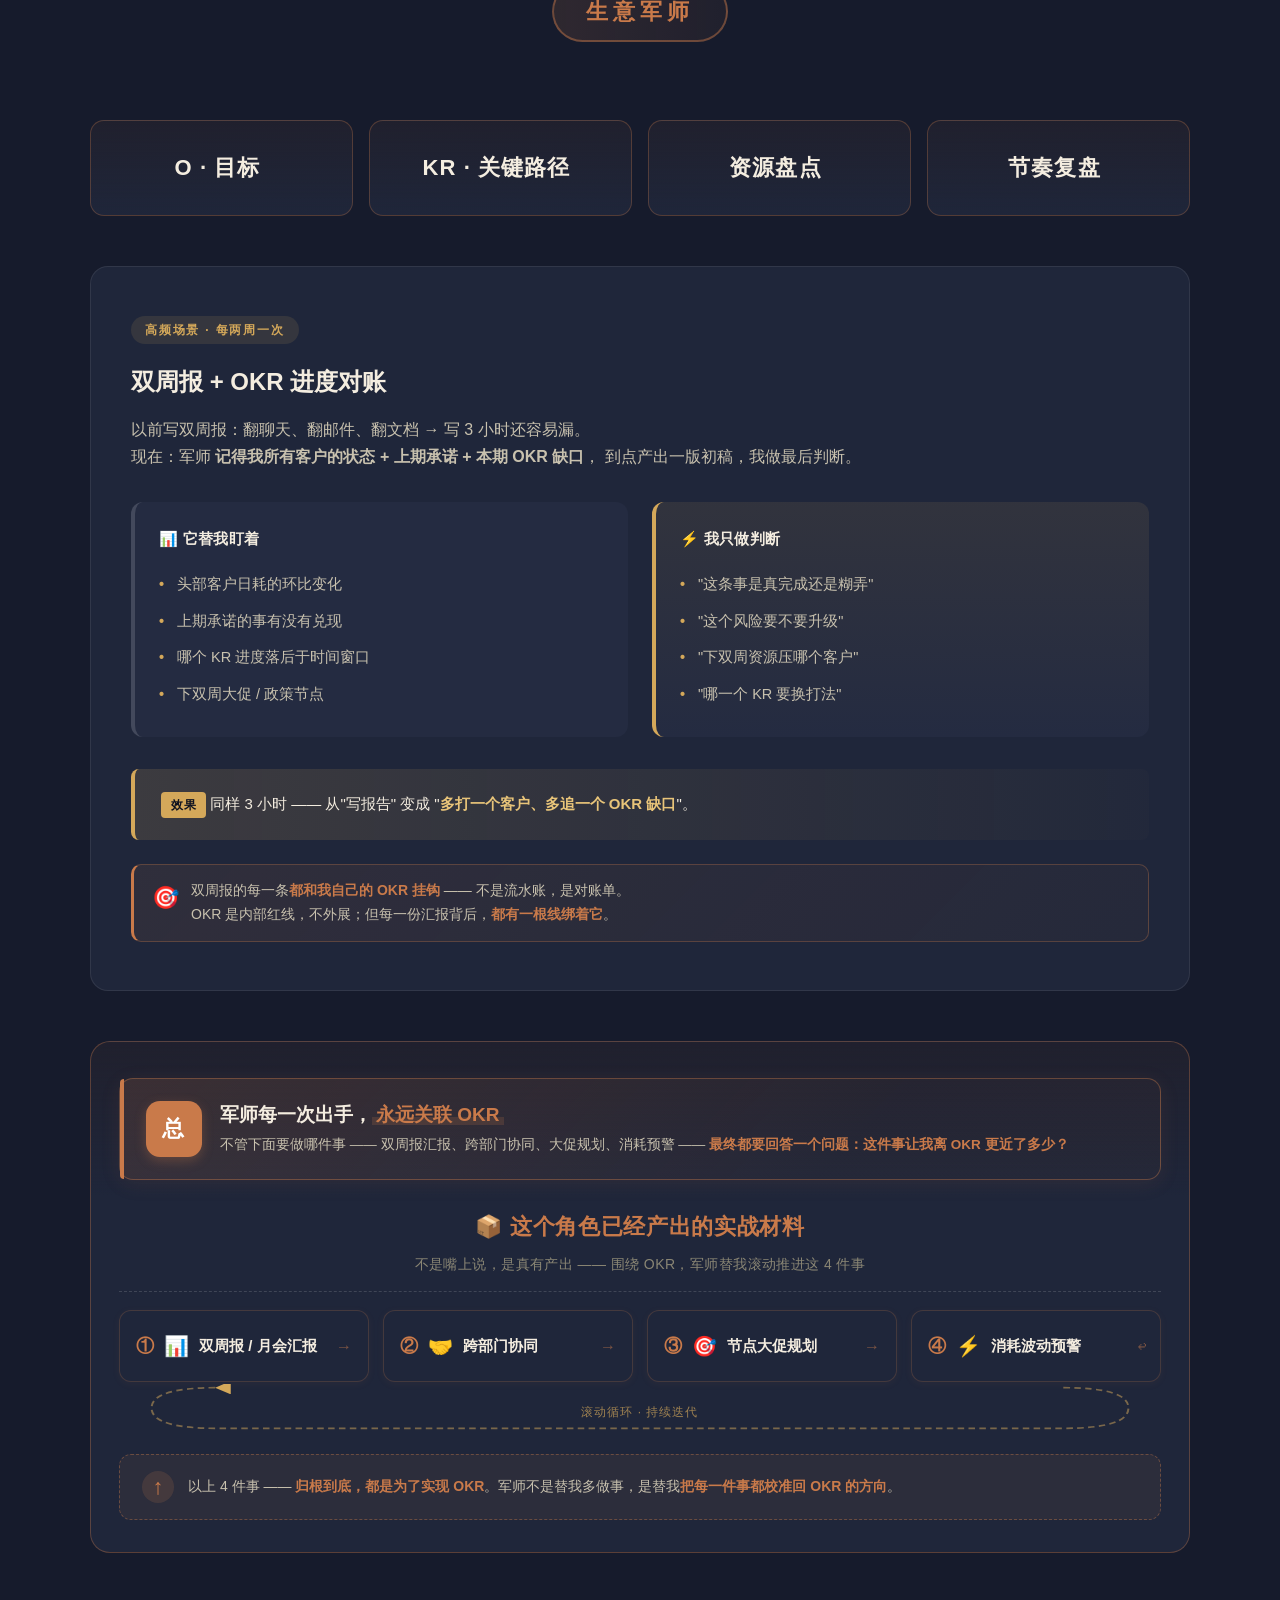
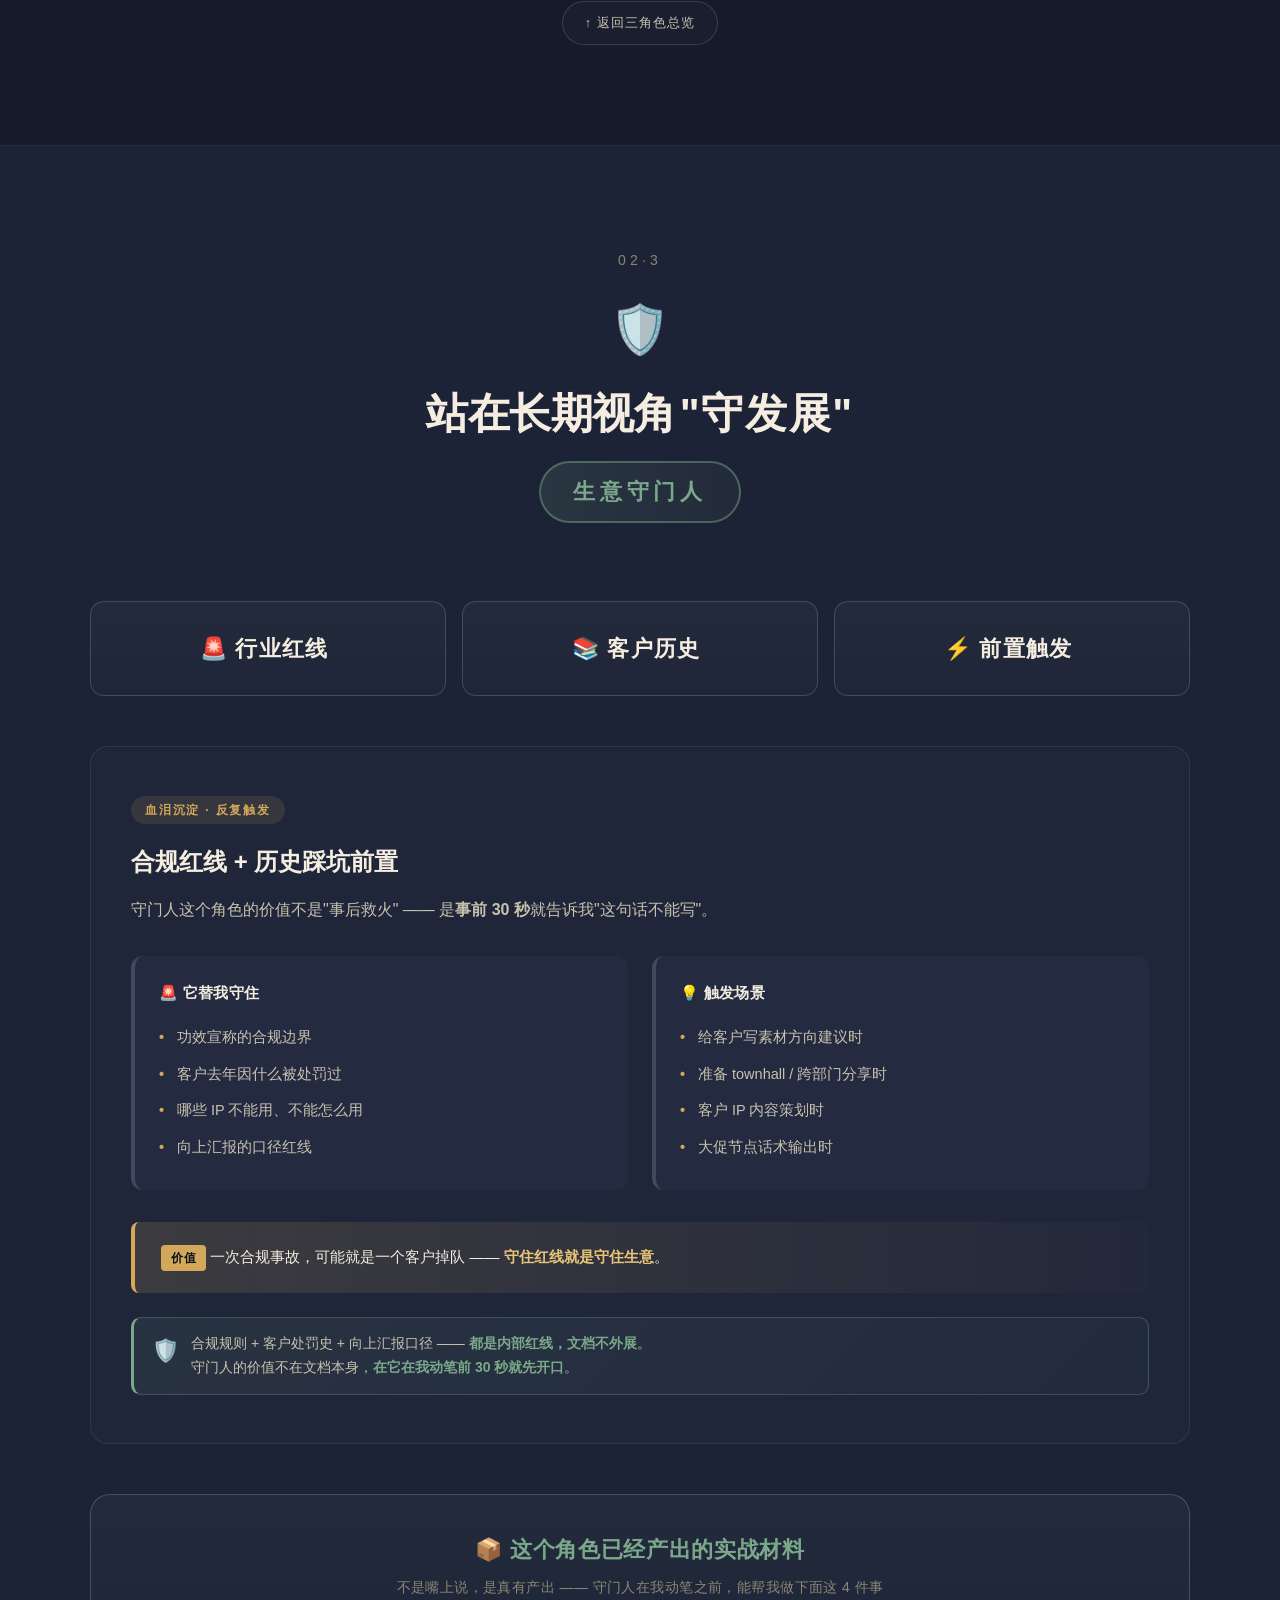
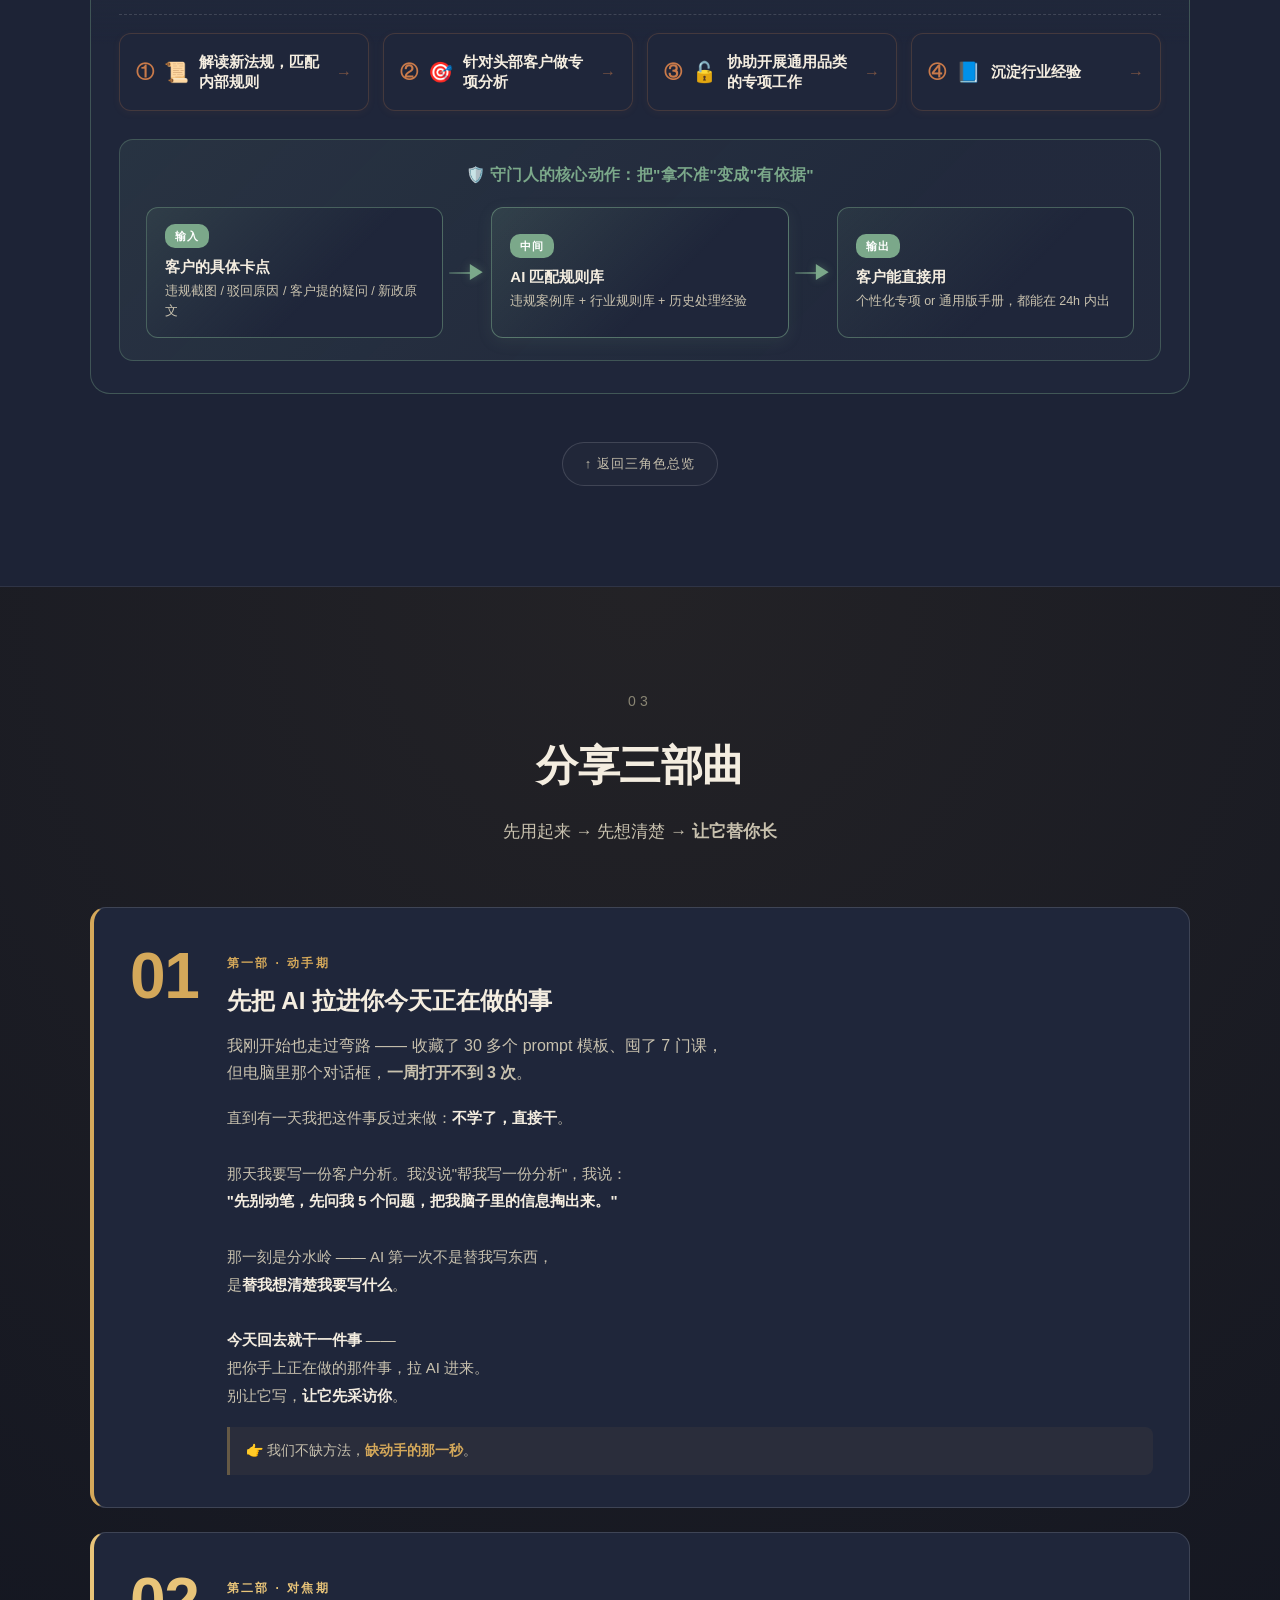
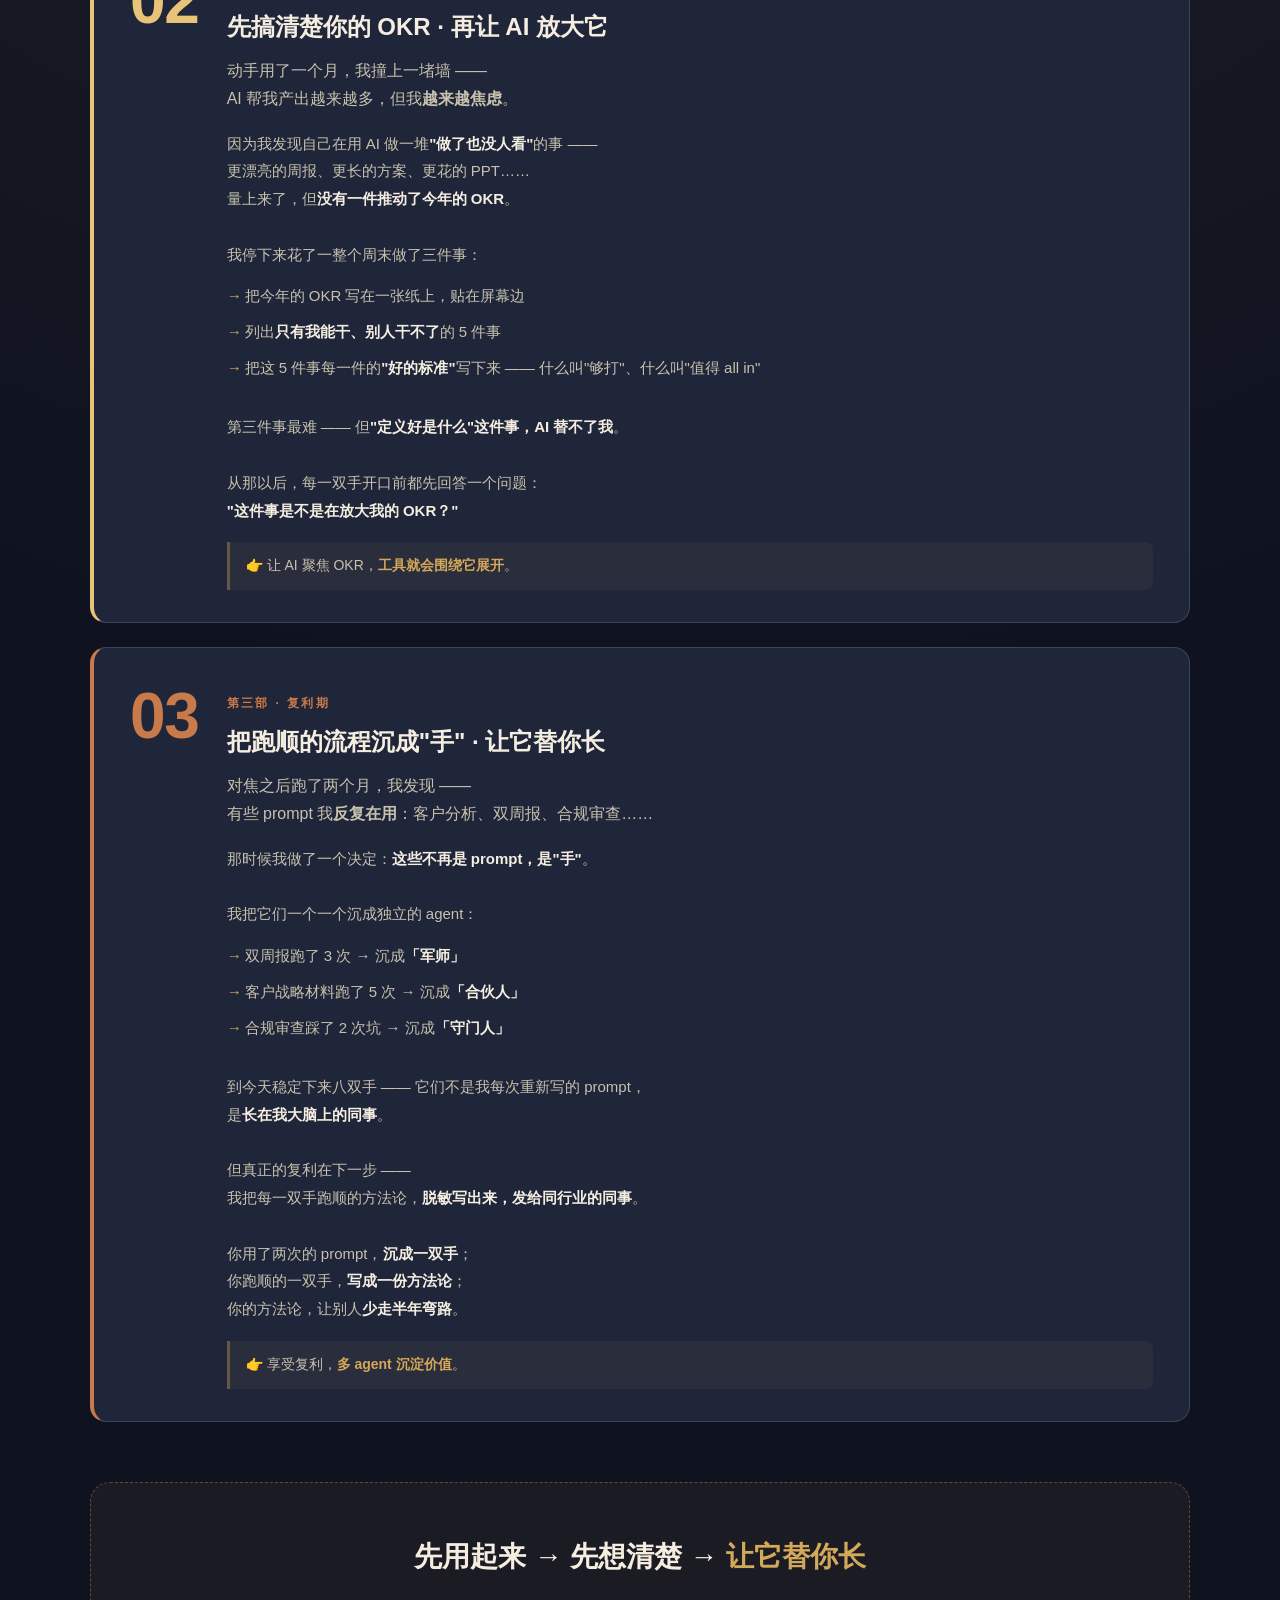
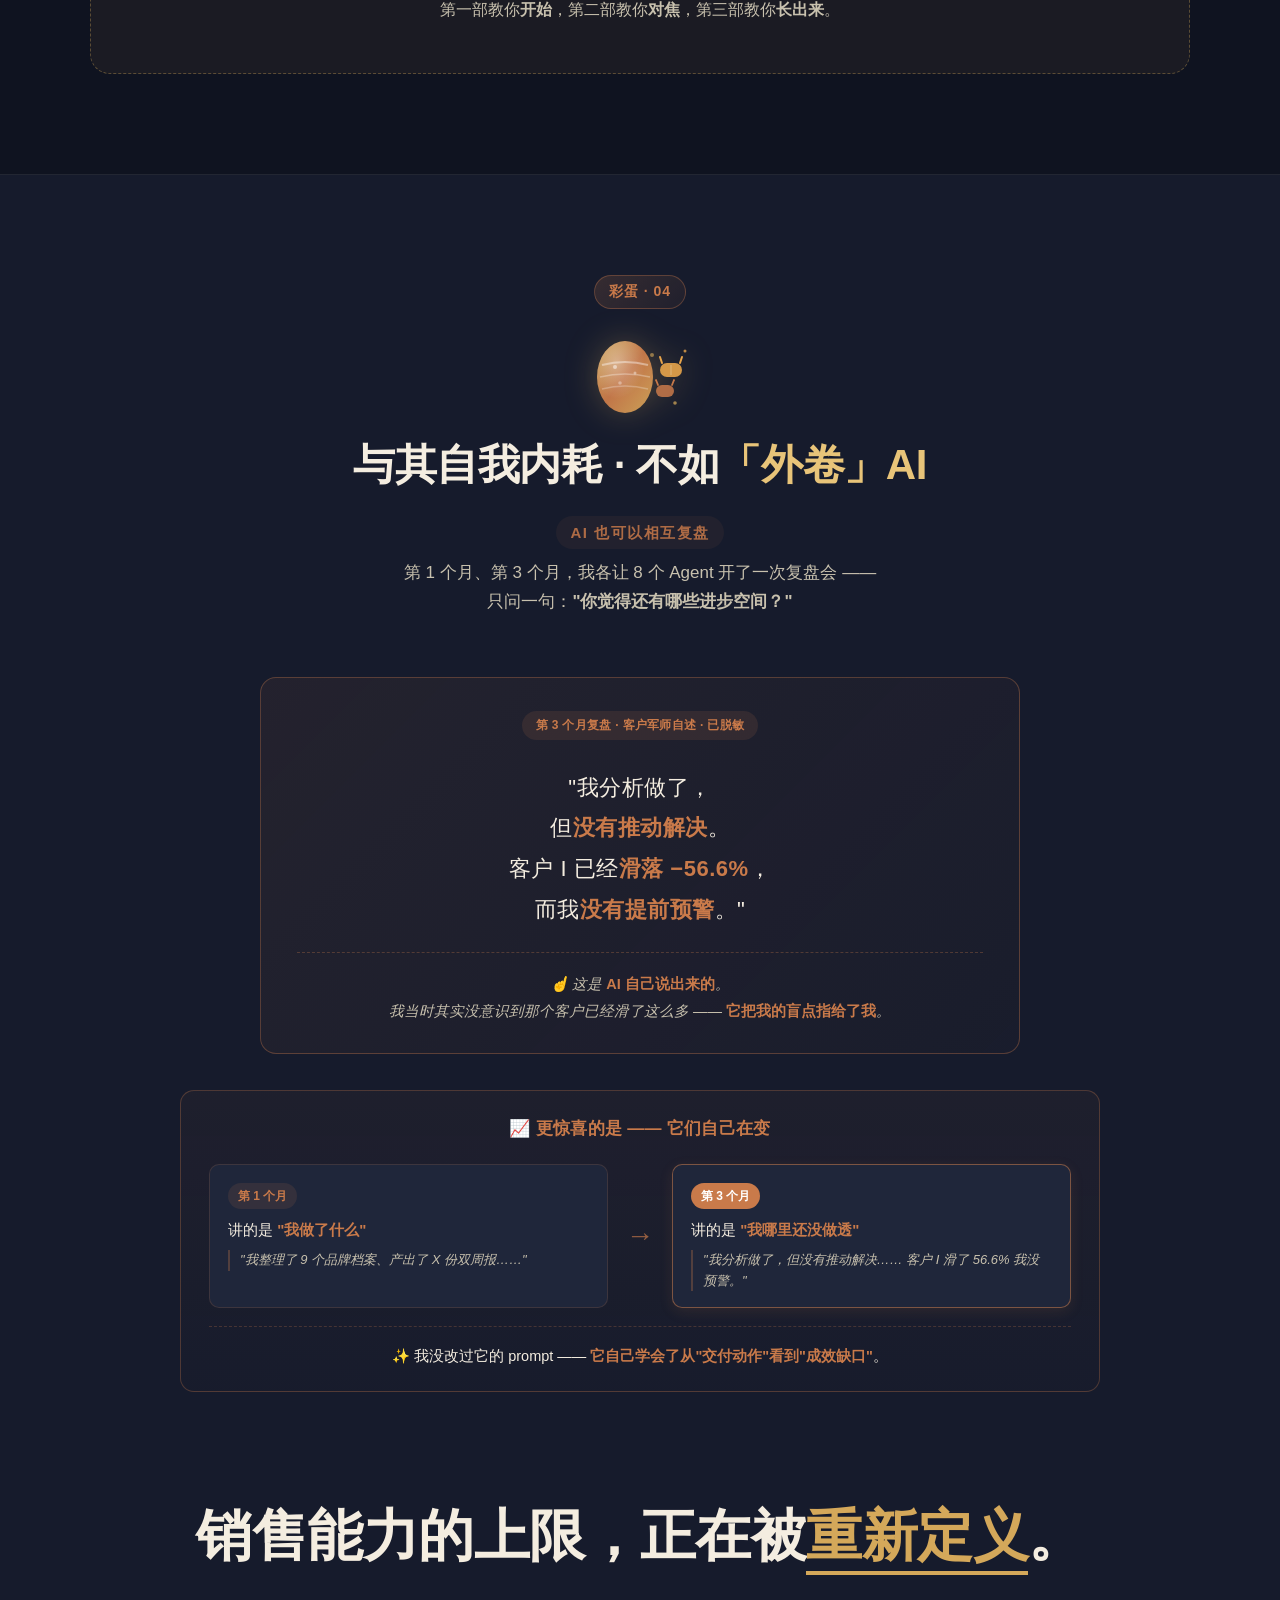
==== commit 2f55397a: "fix: title改为食品饮料一中心·膳食营养直客" ====
--- a/index.html
+++ b/index.html
@@ -18,9 +18,9 @@
       给大脑装了<span class="hl-2">一支八人团队</span>
     </h1>
     <div class="hero-meta">
-      <span>分享人 · 食品饮料中心 · carmennwu</span>
+      <span>分享人 · 食品饮料一中心 · carmennwu</span>
       <span>·</span>
-      <span>营养及健康食品行业 · 直客</span>
+      <span>膳食营养直客</span>
     </div>
     <div class="hero-scroll">↓ 往下翻 ↓</div>
   </div>
@@ -967,7 +967,7 @@
 <!-- ============ Footer ============ -->
 <footer>
   <div class="footer-inner">
-    <div>carmennwu · 食品饮料中心 · 营养及健康食品行业 · 直客</div>
+    <div>carmennwu · 食品饮料一中心 · 膳食营养直客</div>
     <div class="footer-meta">2026.5 · AI 实战分享会</div>
     <div class="footer-tiny">本网页所有客户名称均已脱敏处理</div>
   </div>
